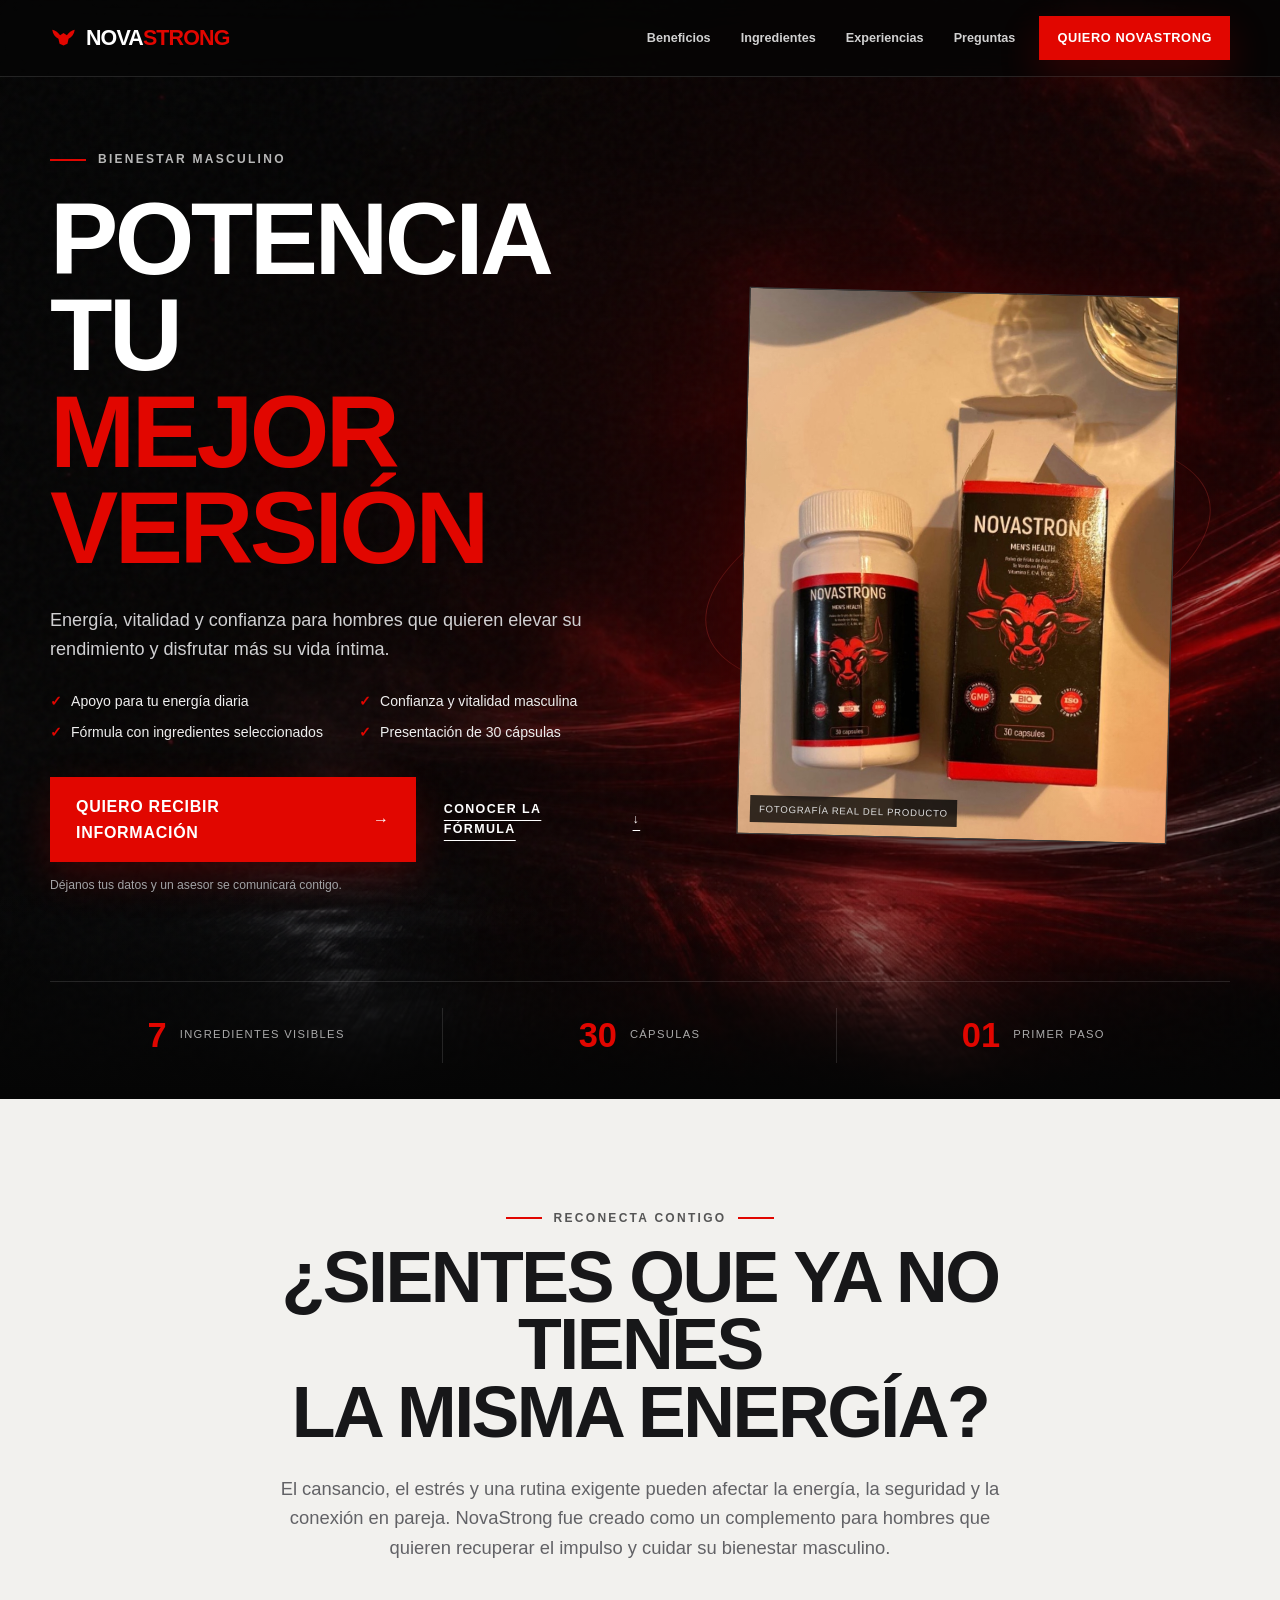
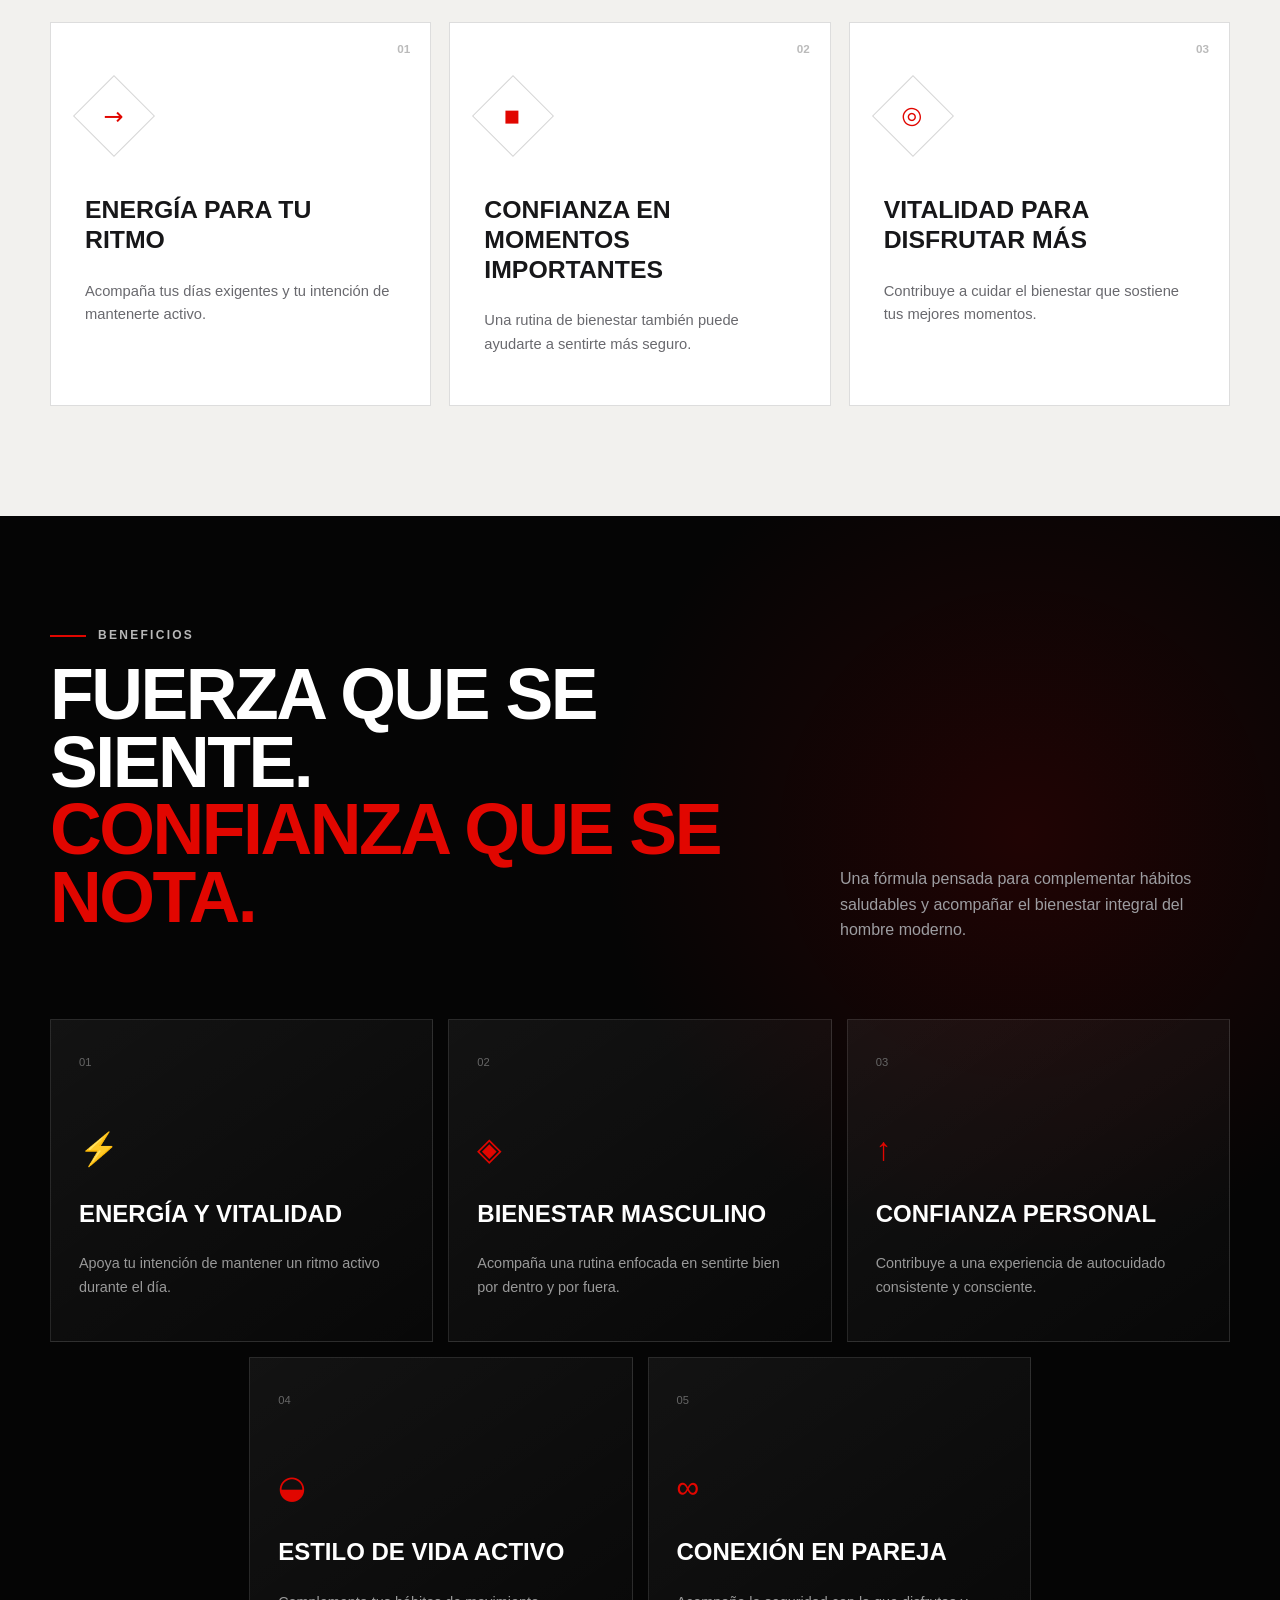
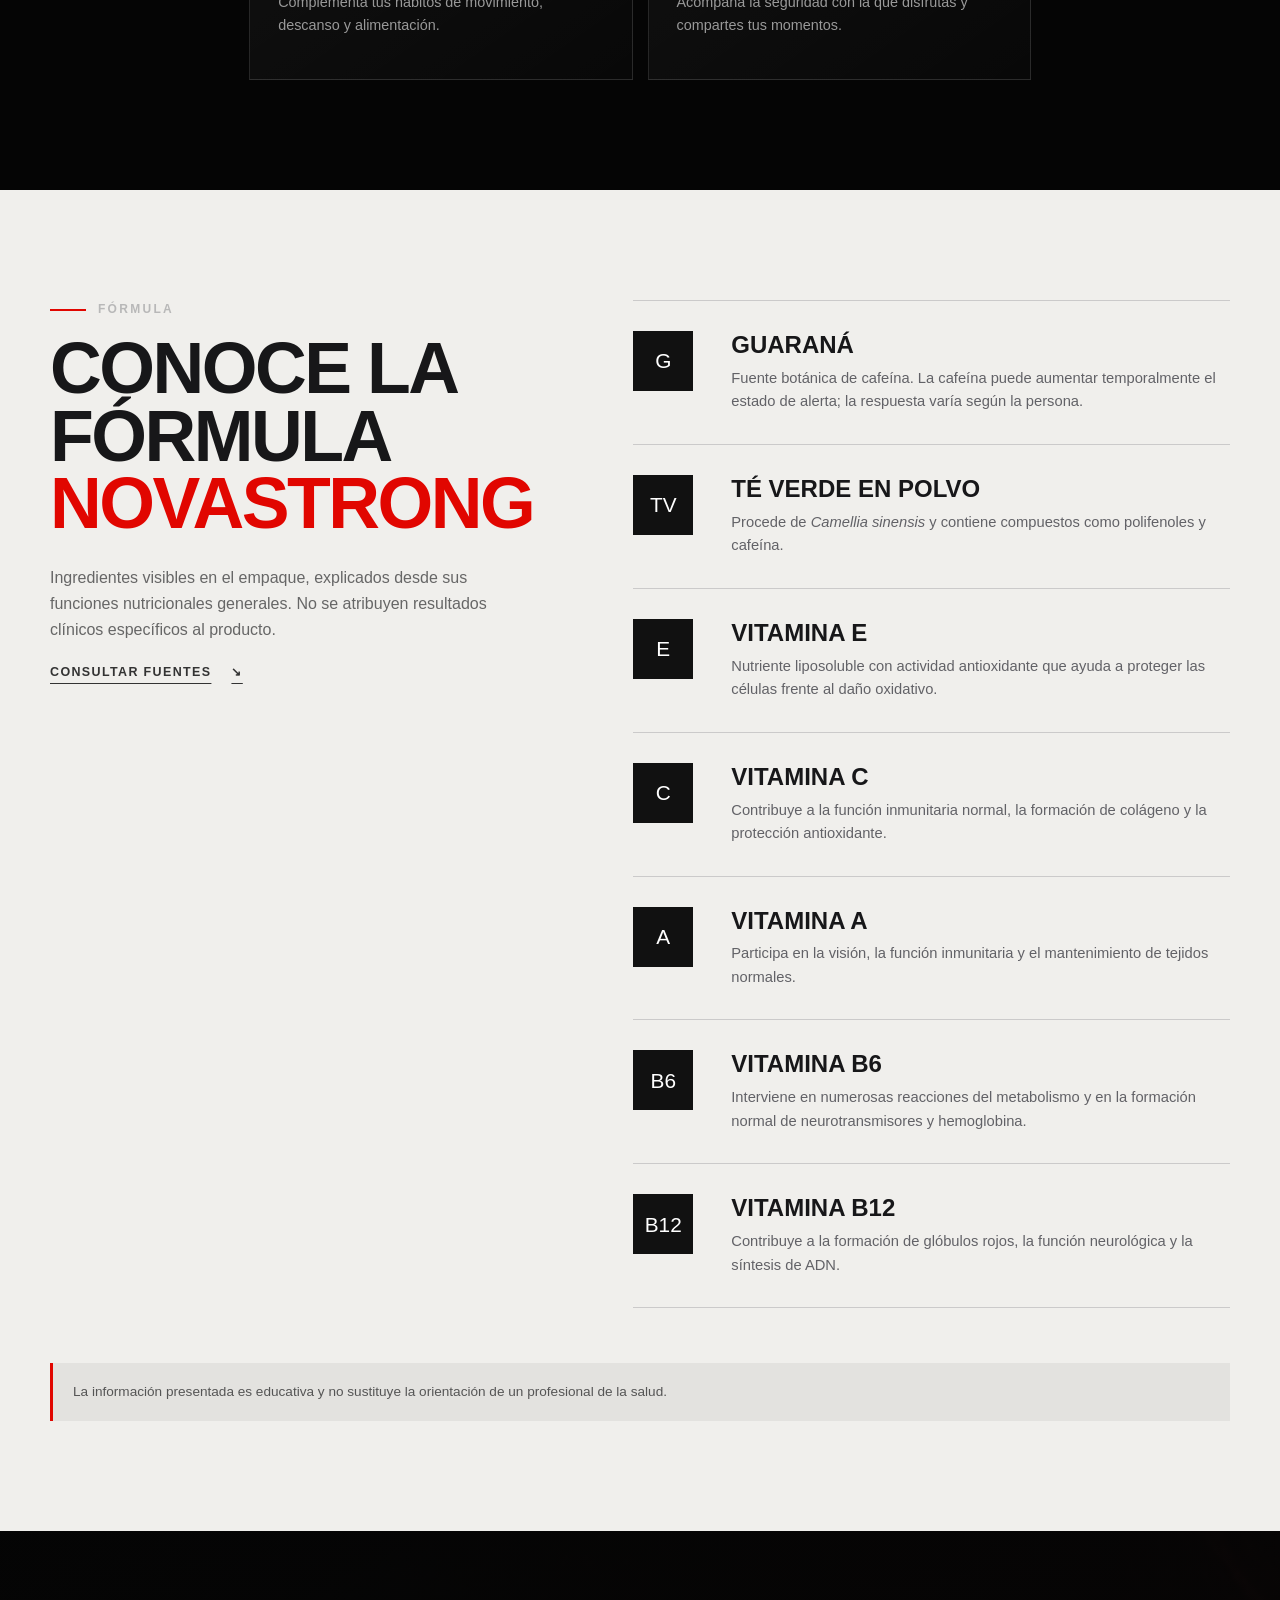
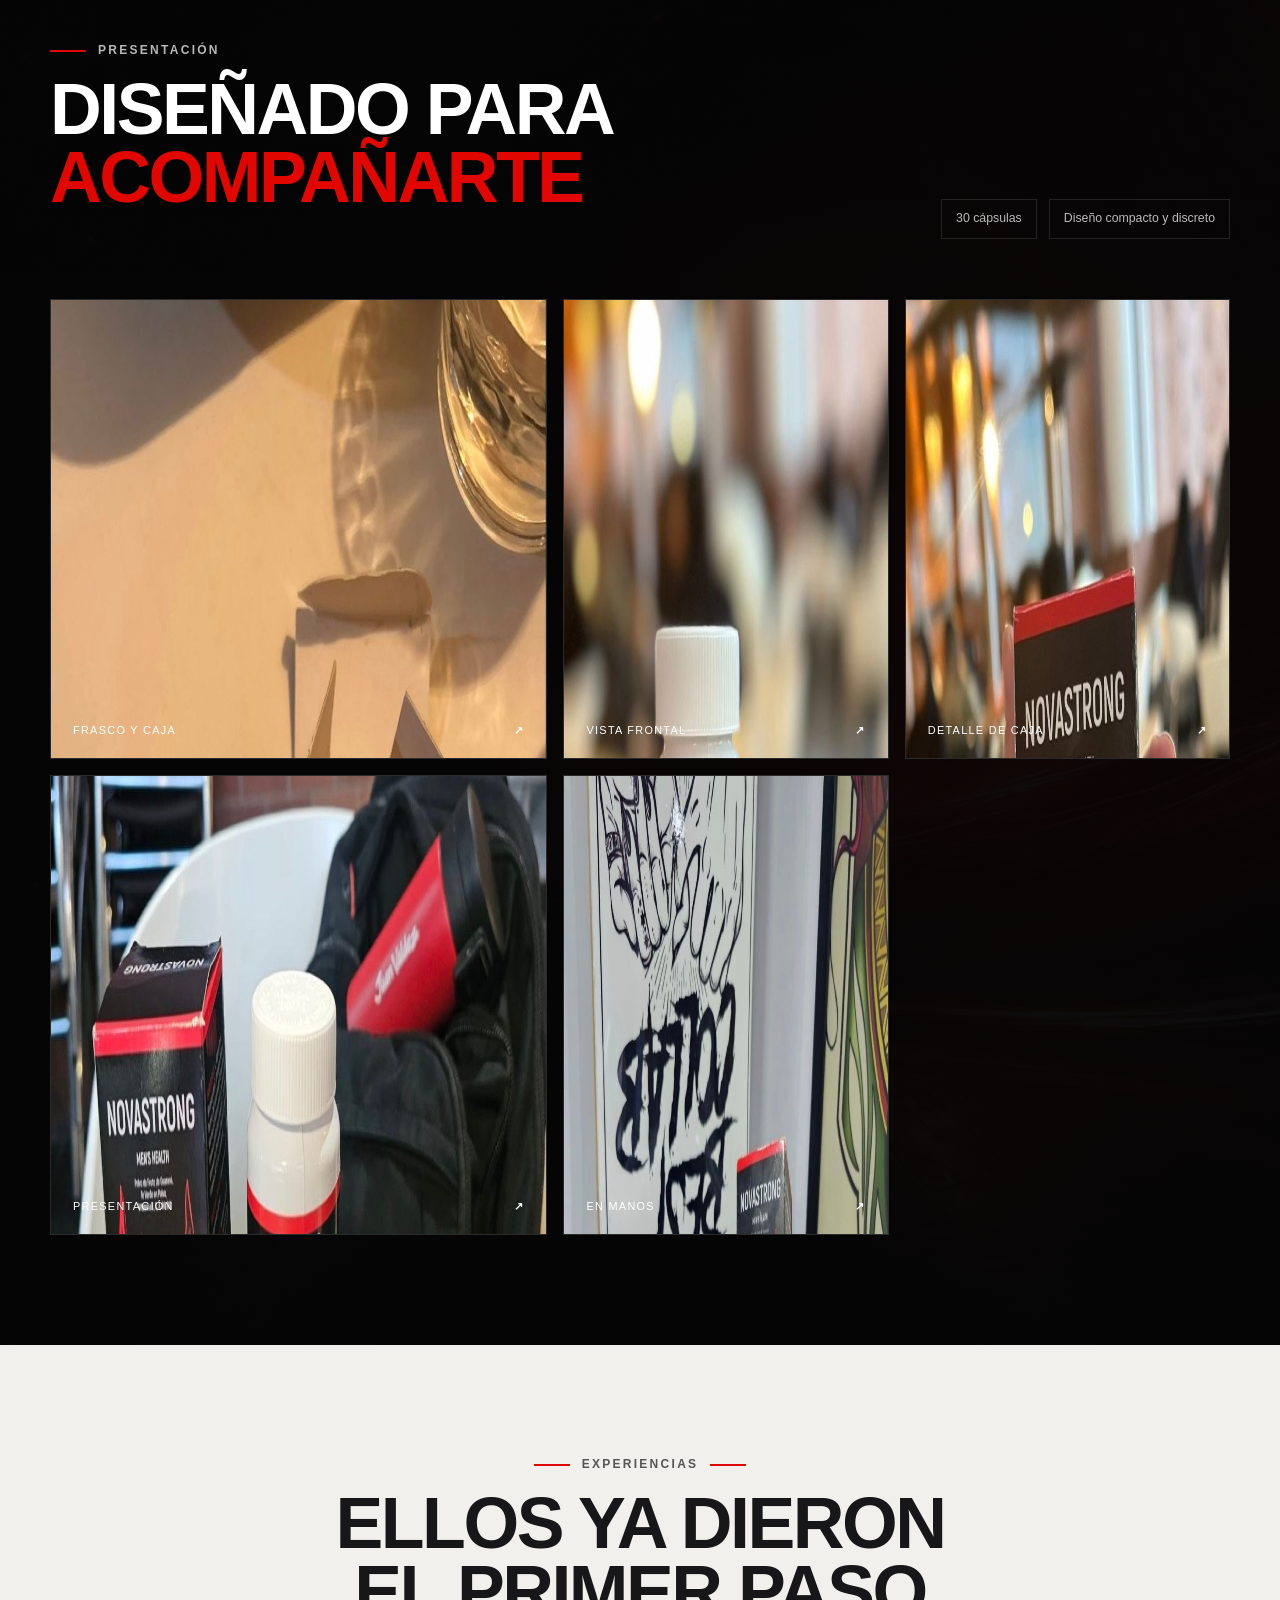
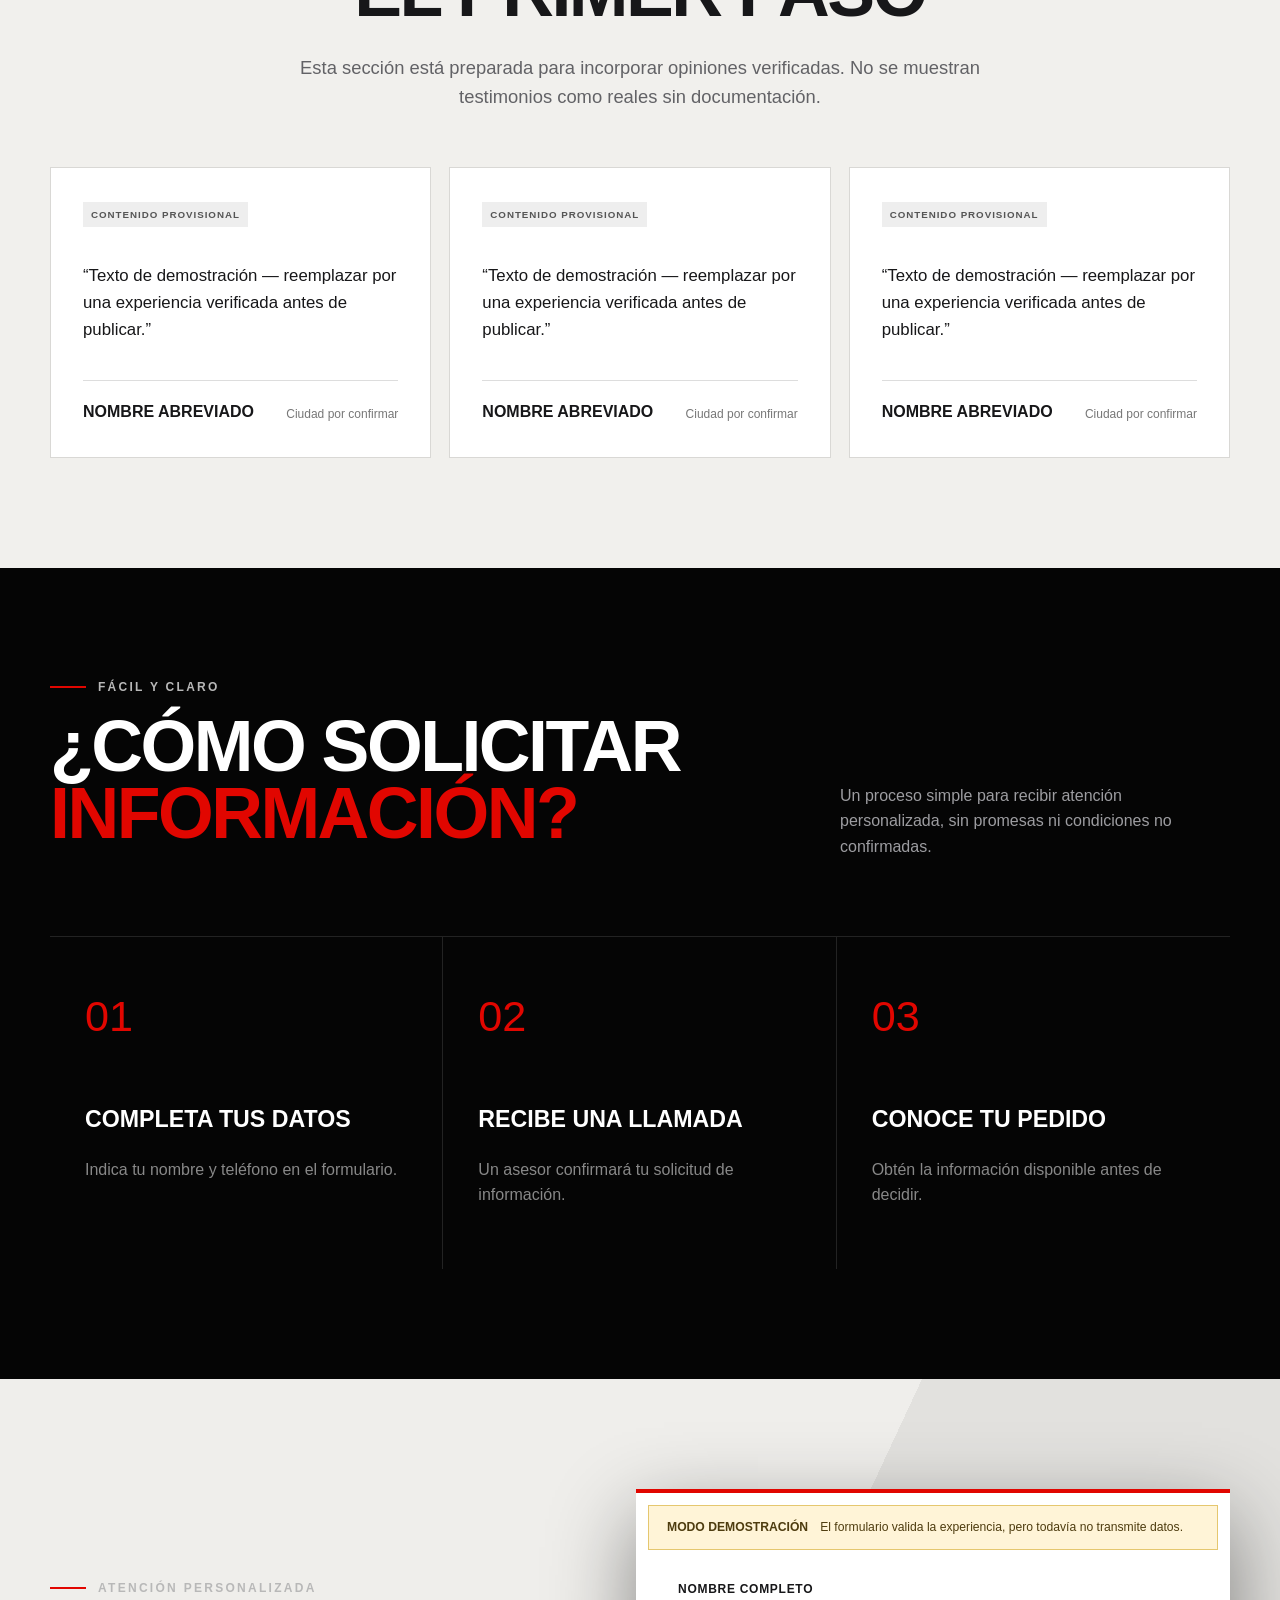
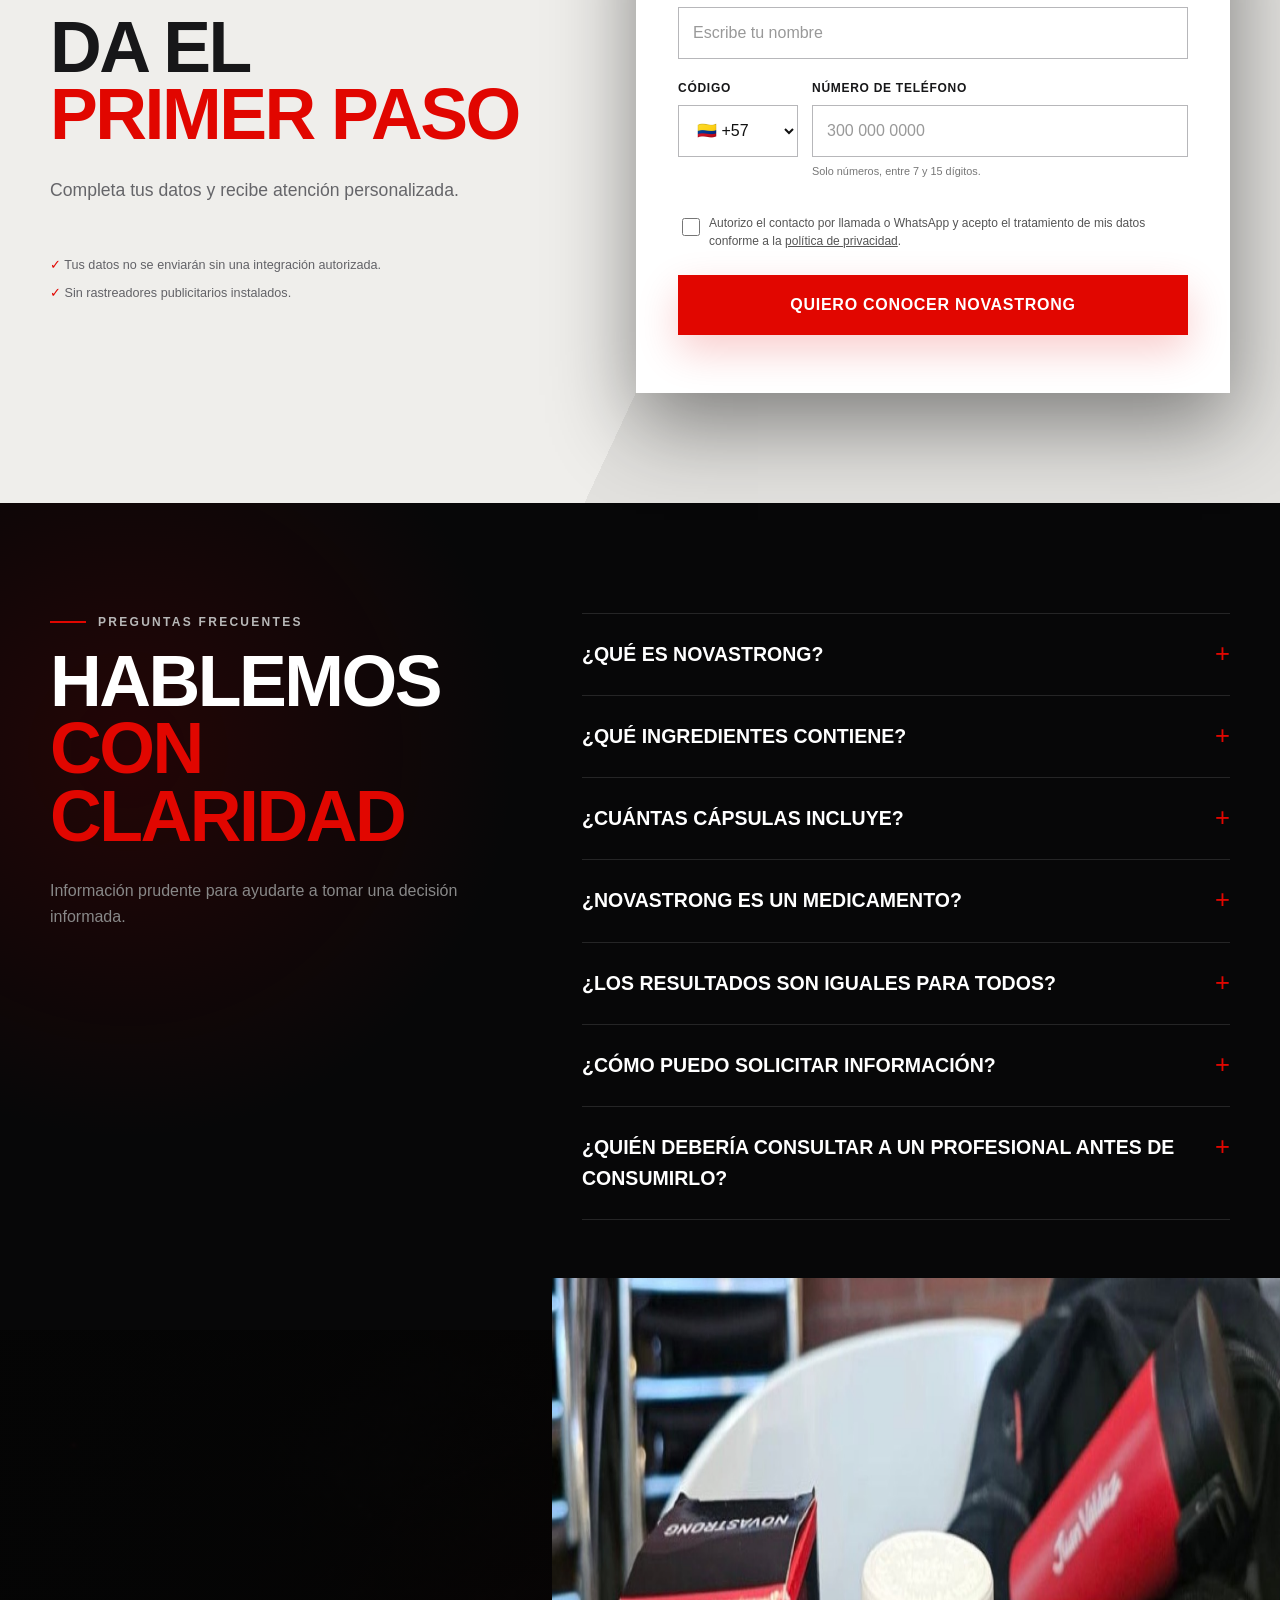
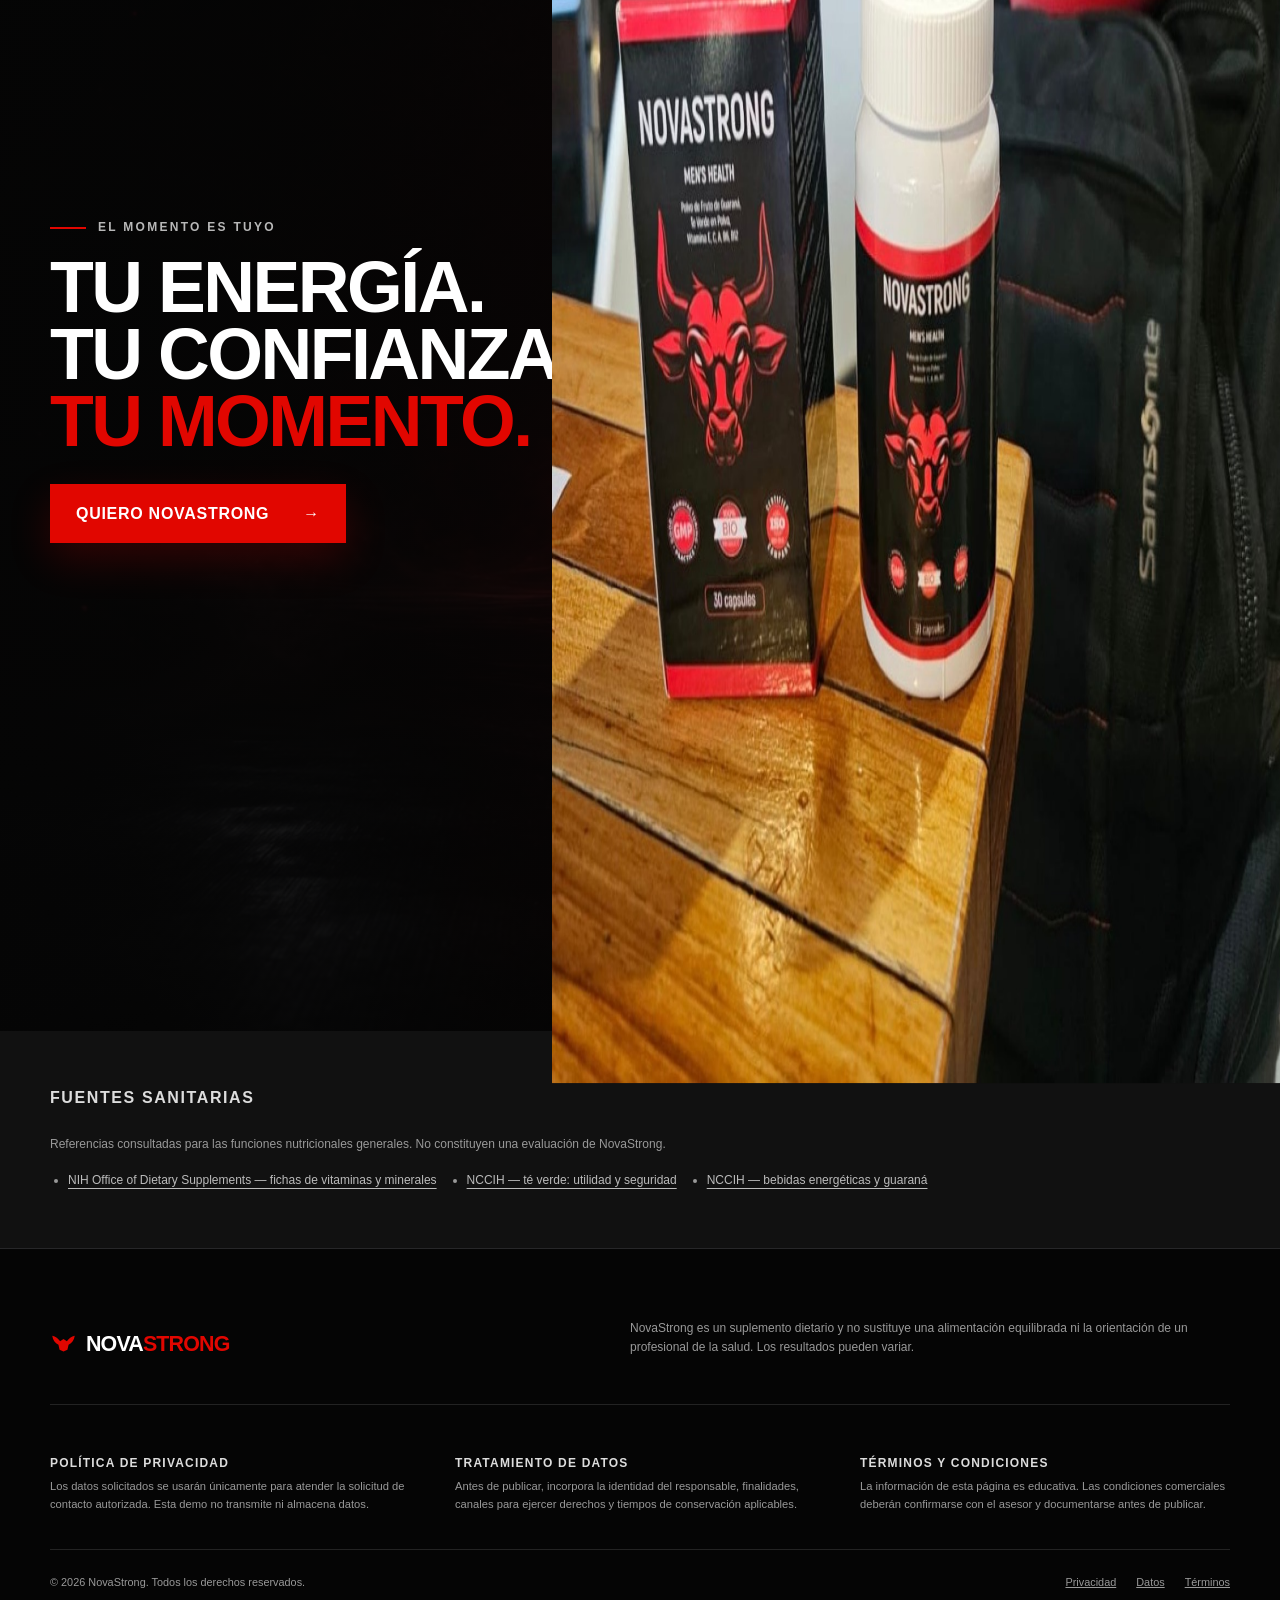
==== index.html @ c7c925c1 "Add files via upload" ====
<!doctype html>
<html lang="es-CO">
<head>
  <meta charset="UTF-8">
  <meta name="viewport" content="width=device-width, initial-scale=1.0">
  <title>NovaStrong | Energía, vitalidad y confianza masculina</title>
  <meta name="description" content="Conoce NovaStrong, suplemento dietario para hombres. Descubre su fórmula y solicita atención personalizada.">
  <meta name="theme-color" content="#050505">
  <meta property="og:type" content="website">
  <meta property="og:locale" content="es_CO">
  <meta property="og:title" content="NovaStrong | Potencia tu mejor versión">
  <meta property="og:description" content="Energía, vitalidad y confianza para hombres que quieren elevar su rendimiento.">
  <meta property="og:image" content="assets/product/novastrong-frasco-caja.jpg">
  <link rel="preload" href="assets/novastrong-energy-bg.jpg" as="image" fetchpriority="high">
  <link rel="stylesheet" href="styles.css">
  <link rel="stylesheet" href="product-photos.css">
  <script src="app.js" defer></script>
</head>
<body>
  <a class="skip-link" href="#contenido">Saltar al contenido</a>
  <header class="site-header" id="inicio">
    <div class="container nav-wrap">
      <a class="brand" href="#inicio" aria-label="NovaStrong, ir al inicio">
        <svg aria-hidden="true" viewBox="0 0 48 34"><path d="M4 3c6 1 11 5 14 10l6-4 6 4c3-5 8-9 14-10-1 8-5 13-11 16l-2 9-7 3-7-3-2-9C9 16 5 11 4 3Z"/></svg>
        <span>NOVA<strong>STRONG</strong></span>
      </a>
      <button class="menu-toggle" type="button" aria-expanded="false" aria-controls="menu-principal"><span></span><span></span><span></span><span class="sr-only">Abrir menú</span></button>
      <nav id="menu-principal" class="nav-links" aria-label="Navegación principal">
        <a href="#beneficios">Beneficios</a><a href="#formula">Ingredientes</a><a href="#experiencias">Experiencias</a><a href="#preguntas">Preguntas</a>
      </nav>
      <a class="button button-small js-form-cta" href="#solicitar" data-cta="cabecera">Quiero NovaStrong</a>
    </div>
  </header>

  <main id="contenido">
    <section class="hero section-dark" aria-labelledby="hero-title">
      <div class="hero-noise" aria-hidden="true"></div>
      <div class="container hero-grid">
        <div class="hero-copy reveal">
          <p class="eyebrow"><span></span> Bienestar masculino</p>
          <h1 id="hero-title">Potencia tu<br><em>mejor versión</em></h1>
          <p class="hero-lead">Energía, vitalidad y confianza para hombres que quieren elevar su rendimiento y disfrutar más su vida íntima.</p>
          <ul class="check-list" aria-label="Características principales">
            <li>Apoyo para tu energía diaria</li><li>Confianza y vitalidad masculina</li><li>Fórmula con ingredientes seleccionados</li><li>Presentación de 30 cápsulas</li>
          </ul>
          <div class="button-row">
            <a class="button js-form-cta" href="#solicitar" data-cta="hero_principal">Quiero recibir información <span aria-hidden="true">→</span></a>
            <a class="text-link" href="#formula">Conocer la fórmula <span aria-hidden="true">↓</span></a>
          </div>
          <p class="microcopy">Déjanos tus datos y un asesor se comunicará contigo.</p>
        </div>
        <div class="product-stage reveal">
          <div class="orbit orbit-one" aria-hidden="true"></div><div class="orbit orbit-two" aria-hidden="true"></div>
          <figure class="hero-product-frame">
            <img class="hero-product-photo" src="assets/product/novastrong-frasco-caja.jpg" width="1065" height="1400" alt="Frasco blanco y caja negra de NovaStrong con etiqueta del toro rojo" fetchpriority="high">
            <figcaption>Fotografía real del producto</figcaption>
          </figure>
        </div>
      </div>
      <div class="hero-stats container" aria-label="Resumen del producto"><div><strong>7</strong><span>ingredientes visibles</span></div><div><strong>30</strong><span>cápsulas</span></div><div><strong>01</strong><span>primer paso</span></div></div>
    </section>

    <section class="section problem" id="identificacion">
      <div class="container narrow center reveal"><p class="eyebrow eyebrow-center"><span></span> Reconecta contigo <span></span></p><h2>¿Sientes que ya no tienes<br>la misma energía?</h2><p class="section-intro">El cansancio, el estrés y una rutina exigente pueden afectar la energía, la seguridad y la conexión en pareja. NovaStrong fue creado como un complemento para hombres que quieren recuperar el impulso y cuidar su bienestar masculino.</p></div>
      <div class="container card-grid three identification-cards">
        <article class="card reveal"><span class="card-number">01</span><div class="line-icon" aria-hidden="true">↗</div><h3>Energía para tu ritmo</h3><p>Acompaña tus días exigentes y tu intención de mantenerte activo.</p></article>
        <article class="card reveal"><span class="card-number">02</span><div class="line-icon" aria-hidden="true">◆</div><h3>Confianza en momentos importantes</h3><p>Una rutina de bienestar también puede ayudarte a sentirte más seguro.</p></article>
        <article class="card reveal"><span class="card-number">03</span><div class="line-icon" aria-hidden="true">◎</div><h3>Vitalidad para disfrutar más</h3><p>Contribuye a cuidar el bienestar que sostiene tus mejores momentos.</p></article>
      </div>
    </section>

    <section class="section section-dark benefits" id="beneficios">
      <div class="container split-heading reveal"><div><p class="eyebrow"><span></span> Beneficios</p><h2>Fuerza que se siente.<br><em>Confianza que se nota.</em></h2></div><p>Una fórmula pensada para complementar hábitos saludables y acompañar el bienestar integral del hombre moderno.</p></div>
      <div class="container benefits-grid">
        <article class="benefit-card reveal"><span>01</span><div class="benefit-icon">⚡</div><h3>Energía y vitalidad</h3><p>Apoya tu intención de mantener un ritmo activo durante el día.</p></article>
        <article class="benefit-card reveal"><span>02</span><div class="benefit-icon">◈</div><h3>Bienestar masculino</h3><p>Acompaña una rutina enfocada en sentirte bien por dentro y por fuera.</p></article>
        <article class="benefit-card reveal"><span>03</span><div class="benefit-icon">↑</div><h3>Confianza personal</h3><p>Contribuye a una experiencia de autocuidado consistente y consciente.</p></article>
        <article class="benefit-card reveal"><span>04</span><div class="benefit-icon">◒</div><h3>Estilo de vida activo</h3><p>Complementa tus hábitos de movimiento, descanso y alimentación.</p></article>
        <article class="benefit-card reveal"><span>05</span><div class="benefit-icon">∞</div><h3>Conexión en pareja</h3><p>Acompaña la seguridad con la que disfrutas y compartes tus momentos.</p></article>
      </div>
    </section>

    <section class="section formula" id="formula">
      <div class="container formula-layout">
        <div class="formula-sticky reveal"><p class="eyebrow"><span></span> Fórmula</p><h2>Conoce la fórmula<br><em>NovaStrong</em></h2><p>Ingredientes visibles en el empaque, explicados desde sus funciones nutricionales generales. No se atribuyen resultados clínicos específicos al producto.</p><a class="text-link dark-link" href="#fuentes">Consultar fuentes <span aria-hidden="true">↘</span></a></div>
        <div class="ingredient-list">
          <article class="ingredient reveal"><span class="ingredient-letter">G</span><div><h3>Guaraná</h3><p>Fuente botánica de cafeína. La cafeína puede aumentar temporalmente el estado de alerta; la respuesta varía según la persona.</p></div></article>
          <article class="ingredient reveal"><span class="ingredient-letter">TV</span><div><h3>Té verde en polvo</h3><p>Procede de <i>Camellia sinensis</i> y contiene compuestos como polifenoles y cafeína.</p></div></article>
          <article class="ingredient reveal"><span class="ingredient-letter">E</span><div><h3>Vitamina E</h3><p>Nutriente liposoluble con actividad antioxidante que ayuda a proteger las células frente al daño oxidativo.</p></div></article>
          <article class="ingredient reveal"><span class="ingredient-letter">C</span><div><h3>Vitamina C</h3><p>Contribuye a la función inmunitaria normal, la formación de colágeno y la protección antioxidante.</p></div></article>
          <article class="ingredient reveal"><span class="ingredient-letter">A</span><div><h3>Vitamina A</h3><p>Participa en la visión, la función inmunitaria y el mantenimiento de tejidos normales.</p></div></article>
          <article class="ingredient reveal"><span class="ingredient-letter">B6</span><div><h3>Vitamina B6</h3><p>Interviene en numerosas reacciones del metabolismo y en la formación normal de neurotransmisores y hemoglobina.</p></div></article>
          <article class="ingredient reveal"><span class="ingredient-letter">B12</span><div><h3>Vitamina B12</h3><p>Contribuye a la formación de glóbulos rojos, la función neurológica y la síntesis de ADN.</p></div></article>
        </div>
      </div>
      <div class="container"><p class="health-note">La información presentada es educativa y no sustituye la orientación de un profesional de la salud.</p></div>
    </section>

    <section class="section product-gallery section-dark" id="producto">
      <div class="container split-heading reveal"><div><p class="eyebrow"><span></span> Presentación</p><h2>Diseñado para<br><em>acompañarte</em></h2></div><div class="product-facts"><span>30 cápsulas</span><span>Diseño compacto y discreto</span></div></div>
      <div class="container gallery-track" aria-label="Galería de fotografías reales del producto">
        <button class="gallery-item wide reveal" type="button" data-view="Frasco y caja NovaStrong" data-image="assets/product/novastrong-frasco-caja.jpg" data-alt="Frasco blanco y caja negra de NovaStrong fotografiados sobre una mesa" aria-label="Ampliar fotografía del frasco y la caja"><img src="assets/product/novastrong-frasco-caja.jpg" width="1065" height="1400" alt="Frasco blanco y caja negra de NovaStrong fotografiados sobre una mesa" loading="lazy"><span class="zoom-label">Frasco y caja <b aria-hidden="true">↗</b></span></button>
        <button class="gallery-item reveal" type="button" data-view="Vista frontal del frasco" data-image="assets/product/novastrong-frasco-mano.jpg" data-alt="Frasco NovaStrong sostenido en una mano con la etiqueta visible" aria-label="Ampliar vista frontal del frasco"><img src="assets/product/novastrong-frasco-mano.jpg" width="1062" height="1400" alt="Frasco NovaStrong sostenido en una mano con la etiqueta visible" loading="lazy"><span class="zoom-label">Vista frontal <b aria-hidden="true">↗</b></span></button>
        <button class="gallery-item reveal" type="button" data-view="Detalle de la caja" data-image="assets/product/novastrong-caja-detalle.jpg" data-alt="Caja NovaStrong sostenida en una mano mostrando el frente del empaque" aria-label="Ampliar detalle de la caja"><img src="assets/product/novastrong-caja-detalle.jpg" width="1068" height="1400" alt="Caja NovaStrong sostenida en una mano mostrando el frente del empaque" loading="lazy"><span class="zoom-label">Detalle de caja <b aria-hidden="true">↗</b></span></button>
        <button class="gallery-item reveal" type="button" data-view="Presentación completa" data-image="assets/product/novastrong-presentacion.jpg" data-alt="Caja y frasco NovaStrong juntos sobre una mesa de madera" aria-label="Ampliar presentación completa"><img src="assets/product/novastrong-presentacion.jpg" width="1400" height="1081" alt="Caja y frasco NovaStrong juntos sobre una mesa de madera" loading="lazy"><span class="zoom-label">Presentación <b aria-hidden="true">↗</b></span></button>
        <button class="gallery-item reveal" type="button" data-view="Producto en manos" data-image="assets/product/novastrong-en-manos.jpg" data-alt="Dos manos sosteniendo el frasco y la caja NovaStrong" aria-label="Ampliar fotografía del producto en manos"><img src="assets/product/novastrong-en-manos.jpg" width="1068" height="1400" alt="Dos manos sosteniendo el frasco y la caja NovaStrong" loading="lazy"><span class="zoom-label">En manos <b aria-hidden="true">↗</b></span></button>
      </div>
    </section>

    <section class="section experiences" id="experiencias">
      <div class="container center reveal"><p class="eyebrow eyebrow-center"><span></span> Experiencias <span></span></p><h2>Ellos ya dieron<br>el primer paso</h2><p class="section-intro">Esta sección está preparada para incorporar opiniones verificadas. No se muestran testimonios como reales sin documentación.</p></div>
      <div class="container testimonial-grid" id="testimonial-list" aria-live="polite"></div>
    </section>

    <section class="section how section-dark" id="como-solicitar">
      <div class="container"><div class="split-heading reveal"><div><p class="eyebrow"><span></span> Fácil y claro</p><h2>¿Cómo solicitar<br><em>información?</em></h2></div><p>Un proceso simple para recibir atención personalizada, sin promesas ni condiciones no confirmadas.</p></div>
        <ol class="steps"><li class="reveal"><span>01</span><div><h3>Completa tus datos</h3><p>Indica tu nombre y teléfono en el formulario.</p></div></li><li class="reveal"><span>02</span><div><h3>Recibe una llamada</h3><p>Un asesor confirmará tu solicitud de información.</p></div></li><li class="reveal"><span>03</span><div><h3>Conoce tu pedido</h3><p>Obtén la información disponible antes de decidir.</p></div></li></ol>
      </div>
    </section>

    <section class="section lead-section" id="solicitar">
      <div class="container lead-layout">
        <div class="lead-copy reveal"><p class="eyebrow"><span></span> Atención personalizada</p><h2>Da el<br><em>primer paso</em></h2><p>Completa tus datos y recibe atención personalizada.</p><div class="privacy-points"><span>✓ Tus datos no se enviarán sin una integración autorizada.</span><span>✓ Sin rastreadores publicitarios instalados.</span></div></div>
        <div class="form-shell reveal">
          <div class="demo-banner" role="note"><strong>Modo demostración</strong><span>El formulario valida la experiencia, pero todavía no transmite datos.</span></div>
          <form id="lead-form" novalidate>
            <div class="field"><label for="name">Nombre completo</label><input id="name" name="name" type="text" autocomplete="name" required minlength="3" maxlength="80" placeholder="Escribe tu nombre"><p class="field-error" id="name-error"></p></div>
            <div class="phone-row"><div class="field country-field"><label for="country">Código</label><select id="country" name="country" autocomplete="tel-country-code" required><option value="+57">🇨🇴 +57</option><option value="+52">🇲🇽 +52</option><option value="+51">🇵🇪 +51</option><option value="+593">🇪🇨 +593</option><option value="+1">+1</option><option value="+34">🇪🇸 +34</option></select></div><div class="field"><label for="phone">Número de teléfono</label><input id="phone" name="phone" type="tel" inputmode="tel" autocomplete="tel-national" required maxlength="18" placeholder="300 000 0000" aria-describedby="phone-hint phone-error"><small id="phone-hint">Solo números, entre 7 y 15 dígitos.</small><p class="field-error" id="phone-error"></p></div></div>
            <div class="honeypot" aria-hidden="true"><label for="website">Sitio web</label><input id="website" name="website" type="text" tabindex="-1" autocomplete="off"></div>
            <div class="checkbox-field"><input id="consent" name="consent" type="checkbox" required><label for="consent">Autorizo el contacto por llamada o WhatsApp y acepto el tratamiento de mis datos conforme a la <a href="#privacidad">política de privacidad</a>.</label></div><p class="field-error" id="consent-error"></p>
            <button class="button submit-button" type="submit"><span>Quiero conocer NovaStrong</span><span class="spinner" aria-hidden="true"></span></button>
            <p class="form-status" id="form-status" role="status" aria-live="polite"></p>
          </form>
        </div>
      </div>
    </section>

    <section class="section faq section-dark" id="preguntas">
      <div class="container faq-layout"><div class="faq-heading reveal"><p class="eyebrow"><span></span> Preguntas frecuentes</p><h2>Hablemos<br><em>con claridad</em></h2><p>Información prudente para ayudarte a tomar una decisión informada.</p></div>
        <div class="accordion">
          <details class="reveal"><summary>¿Qué es NovaStrong?<span>+</span></summary><p>Es un suplemento dietario dirigido a hombres adultos, planteado como complemento de una rutina de bienestar. No sustituye una alimentación equilibrada ni la atención profesional.</p></details>
          <details class="reveal"><summary>¿Qué ingredientes contiene?<span>+</span></summary><p>Según los ingredientes visibles en el empaque: guaraná, té verde en polvo y vitaminas E, C, A, B6 y B12. La ausencia de una etiqueta legible impide confirmar dosis o concentraciones.</p></details>
          <details class="reveal"><summary>¿Cuántas cápsulas incluye?<span>+</span></summary><p>La presentación indicada incluye 30 cápsulas.</p></details>
          <details class="reveal"><summary>¿NovaStrong es un medicamento?<span>+</span></summary><p>No. Se presenta como suplemento dietario y no está destinado a diagnosticar, tratar, curar o prevenir enfermedades.</p></details>
          <details class="reveal"><summary>¿Los resultados son iguales para todos?<span>+</span></summary><p>No. La experiencia puede variar según la persona, sus hábitos y condiciones individuales. No se garantizan resultados específicos.</p></details>
          <details class="reveal"><summary>¿Cómo puedo solicitar información?<span>+</span></summary><p>Completa el formulario con tus datos y consentimiento. En esta versión de demostración no se transmiten datos hasta conectar un endpoint autorizado.</p></details>
          <details class="reveal"><summary>¿Quién debería consultar a un profesional antes de consumirlo?<span>+</span></summary><p>Personas con enfermedades, tratamientos, alergias, embarazo o dudas sobre los ingredientes deben consultar a un profesional de la salud antes de usar suplementos. El guaraná y el té verde pueden aportar cafeína.</p></details>
        </div>
      </div>
    </section>

    <section class="closing section-dark">
      <div class="container closing-inner reveal"><div><p class="eyebrow"><span></span> El momento es tuyo</p><h2>Tu energía.<br>Tu confianza.<br><em>Tu momento.</em></h2><a class="button js-form-cta" href="#solicitar" data-cta="cierre">Quiero NovaStrong <span aria-hidden="true">→</span></a></div><div class="closing-product"><img src="assets/product/novastrong-presentacion.jpg" width="1400" height="1081" alt="Frasco y caja NovaStrong sobre una mesa" loading="lazy"></div></div>
    </section>

    <section class="sources" id="fuentes" aria-labelledby="sources-title"><div class="container"><h2 id="sources-title">Fuentes sanitarias</h2><p>Referencias consultadas para las funciones nutricionales generales. No constituyen una evaluación de NovaStrong.</p><ul><li><a href="https://ods.od.nih.gov/factsheets/list-VitaminsMinerals/" target="_blank" rel="noopener noreferrer">NIH Office of Dietary Supplements — fichas de vitaminas y minerales</a></li><li><a href="https://www.nccih.nih.gov/health/green-tea" target="_blank" rel="noopener noreferrer">NCCIH — té verde: utilidad y seguridad</a></li><li><a href="https://www.nccih.nih.gov/health/energy-drinks" target="_blank" rel="noopener noreferrer">NCCIH — bebidas energéticas y guaraná</a></li></ul></div></section>
  </main>

  <footer class="footer">
    <div class="container footer-top"><a class="brand footer-brand" href="#inicio"><svg aria-hidden="true" viewBox="0 0 48 34"><path d="M4 3c6 1 11 5 14 10l6-4 6 4c3-5 8-9 14-10-1 8-5 13-11 16l-2 9-7 3-7-3-2-9C9 16 5 11 4 3Z"/></svg><span>NOVA<strong>STRONG</strong></span></a><p>NovaStrong es un suplemento dietario y no sustituye una alimentación equilibrada ni la orientación de un profesional de la salud. Los resultados pueden variar.</p></div>
    <div class="container legal-grid"><section id="privacidad"><h2>Política de privacidad</h2><p>Los datos solicitados se usarán únicamente para atender la solicitud de contacto autorizada. Esta demo no transmite ni almacena datos.</p></section><section id="datos"><h2>Tratamiento de datos</h2><p>Antes de publicar, incorpora la identidad del responsable, finalidades, canales para ejercer derechos y tiempos de conservación aplicables.</p></section><section id="terminos"><h2>Términos y condiciones</h2><p>La información de esta página es educativa. Las condiciones comerciales deberán confirmarse con el asesor y documentarse antes de publicar.</p></section></div>
    <div class="container footer-bottom"><span>© <span id="year"></span> NovaStrong. Todos los derechos reservados.</span><nav aria-label="Enlaces legales"><a href="#privacidad">Privacidad</a><a href="#datos">Datos</a><a href="#terminos">Términos</a></nav></div>
  </footer>

  <div class="mobile-cta"><a class="button js-form-cta" href="#solicitar" data-cta="movil_fijo">Quiero NovaStrong <span aria-hidden="true">→</span></a></div>
  <dialog id="product-dialog" aria-labelledby="dialog-title"><button class="dialog-close" type="button" aria-label="Cerrar">×</button><div class="dialog-art"><img id="dialog-image" src="assets/product/novastrong-frasco-caja.jpg" width="1065" height="1400" alt="Frasco y caja NovaStrong"></div><h2 id="dialog-title">Vista del producto</h2><p>Fotografía real del frasco y el empaque NovaStrong.</p></dialog>
</body>
</html>
---- styles.css ----
:root{--black:#050505;--charcoal:#0b0b0c;--red:#e10600;--dark-red:#780000;--white:#fff;--silver:#b8b8b8;--muted:#858589;--cream:#f1f0ed;--border:rgba(255,255,255,.12);--display:"Arial Narrow","Roboto Condensed",Impact,sans-serif;--body:Inter,Arial,sans-serif;--shadow:0 30px 80px rgba(0,0,0,.45)}
*{box-sizing:border-box}html{scroll-behavior:smooth;scroll-padding-top:90px}body{margin:0;background:var(--cream);color:#171719;font-family:var(--body);line-height:1.6;overflow-x:hidden}img,svg{display:block;max-width:100%}a{color:inherit}button,input,select{font:inherit}.container{width:min(1180px,calc(100% - 40px));margin-inline:auto}.narrow{max-width:880px}.center{text-align:center}.sr-only{position:absolute;width:1px;height:1px;padding:0;margin:-1px;overflow:hidden;clip:rect(0,0,0,0);white-space:nowrap;border:0}.skip-link{position:fixed;z-index:999;left:16px;top:-100px;background:#fff;color:#000;padding:12px 18px}.skip-link:focus{top:16px}.section{padding:110px 0}.section-dark{background:var(--black);color:var(--white)}h1,h2,h3,p{margin-top:0}h1,h2{font-family:var(--display);font-weight:900;text-transform:uppercase;letter-spacing:-.035em;line-height:.94}h1{font-size:clamp(3.7rem,8vw,7.4rem);margin:22px 0 30px}h2{font-size:clamp(2.7rem,5.6vw,5.25rem);margin:16px 0 28px}h1 em,h2 em{color:var(--red);font-style:normal}h3{line-height:1.2}.eyebrow{display:flex;align-items:center;gap:12px;color:var(--silver);font-size:.75rem;font-weight:800;letter-spacing:.19em;text-transform:uppercase}.eyebrow span{display:block;width:36px;height:2px;background:var(--red)}.eyebrow-center{justify-content:center;color:#555}.eyebrow-center span:last-child{transform:scaleX(-1)}.section-intro{font-size:1.15rem;color:#626266;max-width:760px;margin:0 auto}.button{display:inline-flex;justify-content:center;align-items:center;gap:34px;min-height:58px;padding:16px 25px;background:var(--red);color:#fff;text-decoration:none;text-transform:uppercase;font-family:var(--display);font-weight:900;letter-spacing:.045em;border:1px solid var(--red);cursor:pointer;box-shadow:0 16px 42px rgba(225,6,0,.2);transition:transform .2s,background .2s,box-shadow .2s}.button:hover{background:#ff0a03;transform:translateY(-2px);box-shadow:0 18px 50px rgba(225,6,0,.34)}.button:focus-visible,.text-link:focus-visible,a:focus-visible,button:focus-visible,input:focus-visible,select:focus-visible,summary:focus-visible{outline:3px solid #fff;outline-offset:4px}.button-small{min-height:44px;padding:9px 17px;font-size:.8rem;gap:10px}.text-link{display:inline-flex;gap:20px;align-items:center;color:#fff;text-underline-offset:7px;text-transform:uppercase;font-size:.78rem;font-weight:800;letter-spacing:.11em}.dark-link{color:#333}.site-header{position:fixed;z-index:100;top:0;left:0;width:100%;background:rgba(5,5,5,.82);backdrop-filter:blur(16px);border-bottom:1px solid var(--border);color:#fff}.nav-wrap{height:76px;display:flex;align-items:center;justify-content:space-between;gap:24px}.brand{display:flex;align-items:center;gap:9px;text-decoration:none;font-family:var(--display);font-size:1.34rem;font-weight:900;letter-spacing:-.04em}.brand strong,.brand svg{color:var(--red);fill:var(--red)}.brand svg{width:27px}.nav-links{display:flex;align-items:center;gap:30px;margin-left:auto}.nav-links a{color:#d1d1d1;text-decoration:none;font-size:.79rem;font-weight:700}.nav-links a:hover{color:#fff}.menu-toggle{display:none;background:none;border:0;color:#fff;padding:8px}.menu-toggle>span:not(.sr-only){display:block;width:24px;height:2px;background:currentColor;margin:5px}
.hero{position:relative;min-height:920px;padding:150px 0 0;background-image:linear-gradient(90deg,rgba(5,5,5,.72) 0%,rgba(5,5,5,.31) 50%,rgba(5,5,5,.25) 100%),url("assets/novastrong-energy-bg.jpg");background-size:cover;background-position:center}.hero:after{content:"";position:absolute;inset:auto 0 0;height:220px;background:linear-gradient(transparent,#050505)}.hero-noise{position:absolute;inset:0;opacity:.12;background-image:url("data:image/svg+xml,%3Csvg viewBox='0 0 160 160' xmlns='http://www.w3.org/2000/svg'%3E%3Cfilter id='n'%3E%3CfeTurbulence type='fractalNoise' baseFrequency='.9' numOctaves='2' stitchTiles='stitch'/%3E%3C/filter%3E%3Crect width='100%25' height='100%25' filter='url(%23n)' opacity='.3'/%3E%3C/svg%3E")}.hero-grid{position:relative;z-index:2;display:grid;grid-template-columns:1.04fr .96fr;align-items:center;gap:45px}.hero-copy{padding-bottom:85px}.hero-lead{max-width:660px;color:#d0d0d2;font-size:1.13rem}.check-list{display:grid;grid-template-columns:1fr 1fr;gap:8px 28px;list-style:none;margin:26px 0 34px;padding:0;color:#eee;font-size:.88rem}.check-list li:before{content:"✓";color:var(--red);font-weight:900;margin-right:9px}.button-row{display:flex;align-items:center;gap:28px}.microcopy{font-size:.76rem;color:#a2a2a5;margin:14px 0 0}.product-stage{position:relative;height:610px;display:grid;place-items:center;isolation:isolate}.product-stage:before{content:"";position:absolute;z-index:-3;width:470px;height:470px;border-radius:50%;background:radial-gradient(circle,rgba(225,6,0,.52),rgba(120,0,0,.18) 42%,transparent 70%);filter:blur(18px)}.orbit{position:absolute;z-index:-2;border:1px solid rgba(255,80,70,.27);border-radius:50%;transform:rotate(-15deg)}.orbit-one{width:520px;height:220px}.orbit-two{width:430px;height:420px}.hero-product-frame{position:relative;width:min(430px,88%);margin:0;overflow:hidden;border:1px solid rgba(255,255,255,.2);background:#111;box-shadow:0 35px 80px rgba(0,0,0,.62),0 0 55px rgba(225,6,0,.18);transform:rotate(1.4deg)}.hero-product-frame:after{content:"";position:absolute;inset:0;background:linear-gradient(125deg,rgba(255,255,255,.14),transparent 20% 75%,rgba(225,6,0,.12));pointer-events:none}.hero-product-photo{width:100%;height:545px;object-fit:cover;object-position:center 52%}.hero-product-frame figcaption{position:absolute;z-index:2;left:12px;bottom:11px;padding:6px 9px;background:rgba(5,5,5,.78);color:#ddd;font-size:.6rem;letter-spacing:.08em;text-transform:uppercase}.hero-stats{position:relative;z-index:3;display:grid;grid-template-columns:repeat(3,1fr);border-top:1px solid var(--border);padding:26px 0 36px}.hero-stats div{display:flex;align-items:center;justify-content:center;gap:13px;border-right:1px solid var(--border)}.hero-stats div:last-child{border:0}.hero-stats strong{font-family:var(--display);font-size:2.15rem;color:var(--red)}.hero-stats span{font-size:.7rem;color:#aaa;text-transform:uppercase;letter-spacing:.12em}
.problem{background:#f2f1ee}.card-grid{display:grid;gap:18px}.three{grid-template-columns:repeat(3,1fr)}.identification-cards{margin-top:60px}.card{position:relative;min-height:300px;padding:34px;background:#fff;border:1px solid #ddd;overflow:hidden}.card:hover{border-color:#aaa}.card-number{position:absolute;right:20px;top:17px;color:#bbb;font-size:.73rem;font-weight:800}.line-icon{width:58px;height:58px;display:grid;place-items:center;margin:30px 0 50px;border:1px solid #d7d7d7;color:var(--red);font-size:1.5rem;transform:rotate(45deg)}.line-icon+ h3{font-family:var(--display);font-size:1.55rem;text-transform:uppercase}.card p{color:#69696e;font-size:.92rem}.split-heading{display:flex;align-items:flex-end;justify-content:space-between;gap:40px;margin-bottom:60px}.split-heading>p{max-width:390px;color:#9d9da1}.benefits{background:radial-gradient(circle at 80% 25%,rgba(120,0,0,.24),transparent 30%),#050505}.benefits-grid{display:grid;grid-template-columns:repeat(6,1fr);gap:15px}.benefit-card{grid-column:span 2;min-height:310px;padding:28px;border:1px solid var(--border);background:linear-gradient(145deg,rgba(255,255,255,.055),rgba(255,255,255,.01));transition:border-color .2s,transform .2s}.benefit-card:nth-child(4){grid-column:2/span 2}.benefit-card:hover{border-color:rgba(225,6,0,.7);transform:translateY(-5px)}.benefit-card>span{color:#666;font-size:.7rem}.benefit-icon{font-size:2rem;color:var(--red);margin:50px 0 25px}.benefit-card h3{font-family:var(--display);font-size:1.5rem;text-transform:uppercase}.benefit-card p{color:#999;font-size:.9rem}.formula{background:#f0efec}.formula-layout{display:grid;grid-template-columns:.82fr 1.18fr;gap:100px;align-items:start}.formula-sticky{position:sticky;top:120px}.formula-sticky>p:not(.eyebrow){color:#666;max-width:440px}.ingredient-list{border-top:1px solid #cbcaca}.ingredient{display:grid;grid-template-columns:74px 1fr;gap:24px;padding:30px 0;border-bottom:1px solid #cbcaca}.ingredient-letter{width:60px;height:60px;display:grid;place-items:center;background:#111;color:#fff;font-family:var(--display);font-size:1.3rem}.ingredient h3{font-family:var(--display);font-size:1.5rem;text-transform:uppercase;margin-bottom:7px}.ingredient p{color:#626267;font-size:.92rem;margin:0}.health-note{margin:55px 0 0;padding:18px 20px;border-left:3px solid var(--red);background:#e3e2df;color:#555;font-size:.85rem}.product-gallery{background:linear-gradient(rgba(5,5,5,.92),rgba(5,5,5,.98)),url("assets/novastrong-energy-bg.jpg") center/cover}.product-facts{display:flex;gap:12px;flex-wrap:wrap}.product-facts span{border:1px solid var(--border);padding:9px 14px;color:#bbb;font-size:.77rem}.gallery-track{display:grid;grid-template-columns:1.3fr .85fr .85fr;gap:16px}.gallery-item{position:relative;min-width:0;height:460px;padding:0;background:#0d0d0e;border:1px solid var(--border);color:#fff;overflow:hidden;cursor:zoom-in}.gallery-item:hover .gallery-art{transform:scale(1.035)}.gallery-art{height:100%;display:flex;align-items:center;justify-content:center;transition:transform .35s;background:radial-gradient(circle,rgba(225,6,0,.38),transparent 55%)}.mini-box,.mini-bottle{position:relative;display:flex;flex-direction:column;align-items:center;justify-content:center;font-family:var(--display);font-weight:900;filter:drop-shadow(0 30px 20px rgba(0,0,0,.6))}.mini-box{width:150px;height:280px;background:linear-gradient(110deg,#29292c,#060607 44%,#222);border:1px solid #444;font-size:1.1rem}.mini-box:after{content:"";position:absolute;left:0;right:0;bottom:52px;height:52px;background:linear-gradient(160deg,#850000,#e10600);clip-path:polygon(0 20%,100% 0,100% 80%,0 100%)}.mini-box span,.mini-bottle span{color:var(--red)}.mini-box small{position:absolute;bottom:21px;font-size:.4rem;letter-spacing:.12em}.mini-bottle{width:125px;height:235px;margin-left:-25px;margin-bottom:-65px;border-radius:22px 22px 30px 30px;background:linear-gradient(90deg,#080808,#343438 30%,#080808 70%,#2e2e31);font-size:.88rem}.mini-bottle:after{content:"";position:absolute;inset:73px 0 32px;background:linear-gradient(160deg,#19191c 0 49%,#e10600 50% 66%,#f4f4f4 67% 75%,#090909 76%);z-index:-1}.mini-bottle i{position:absolute;left:10px;right:10px;top:-48px;height:55px;background:repeating-linear-gradient(90deg,#111 0 3px,#29292b 3px 6px);border-radius:8px}.set-two .mini-bottle{transform:scale(1.25);margin:30px 0 0}.set-three .mini-box{transform:rotate(-4deg) scale(1.15)}.zoom-label{position:absolute;left:22px;right:22px;bottom:19px;z-index:4;display:flex;justify-content:space-between;text-transform:uppercase;font-size:.68rem;letter-spacing:.12em}.asset-disclaimer{color:#8a8a8d;font-size:.71rem;margin-top:18px}.experiences{background:#f1f0ed}.testimonial-grid{display:grid;grid-template-columns:repeat(3,1fr);gap:18px;margin-top:55px}.testimonial{padding:32px;background:#fff;border:1px solid #d9d8d5}.demo-tag{display:inline-block;padding:5px 8px;background:#eee;color:#555;font-size:.61rem;font-weight:900;text-transform:uppercase;letter-spacing:.1em}.testimonial blockquote{margin:36px 0;font-size:1.05rem}.testimonial footer{display:flex;justify-content:space-between;align-items:flex-end;border-top:1px solid #ddd;padding-top:18px}.testimonial footer strong{font-family:var(--display);text-transform:uppercase}.testimonial footer span{font-size:.75rem;color:#777}.steps{display:grid;grid-template-columns:repeat(3,1fr);list-style:none;margin:0;padding:0;border-top:1px solid var(--border)}.steps li{padding:45px 35px;border-right:1px solid var(--border)}.steps li:last-child{border:0}.steps li>span{display:block;color:var(--red);font-family:var(--display);font-size:2.7rem;margin-bottom:55px}.steps h3{font-family:var(--display);font-size:1.45rem;text-transform:uppercase}.steps p{color:#888}.lead-section{background:linear-gradient(115deg,#efeeeb 0 57%,#e2e1de 57%)}.lead-layout{display:grid;grid-template-columns:.9fr 1.1fr;gap:100px;align-items:center}.lead-copy>p:not(.eyebrow){color:#656569;font-size:1.1rem}.privacy-points{display:grid;gap:8px;margin-top:50px;color:#626267;font-size:.79rem}.privacy-points span::first-letter{color:var(--red)}.form-shell{background:#fff;padding:12px 42px 42px;box-shadow:var(--shadow);border-top:4px solid var(--red)}.demo-banner{display:flex;gap:12px;margin:0 -30px 30px;padding:12px 18px;background:#fff4d7;color:#4e3c0f;border:1px solid #e5c76f;font-size:.76rem}.demo-banner strong{text-transform:uppercase}.field{margin-bottom:20px;flex:1}.field label{display:block;margin-bottom:7px;font-weight:800;font-size:.75rem;text-transform:uppercase;letter-spacing:.06em}.field input,.field select{width:100%;height:52px;border:1px solid #b7b7ba;background:#fff;padding:0 14px;color:#111;border-radius:0}.field input::placeholder{color:#999}.field small{color:#777;font-size:.68rem}.field input[aria-invalid="true"],.checkbox-field input[aria-invalid="true"]{border-color:#a40000}.field-error{min-height:0;margin:5px 0 0;color:#9a0000;font-size:.73rem;font-weight:700}.phone-row{display:flex;gap:14px}.country-field{flex:0 0 120px}.checkbox-field{display:grid;grid-template-columns:20px 1fr;gap:11px;align-items:start;margin:8px 0 0}.checkbox-field input{width:18px;height:18px;accent-color:var(--red)}.checkbox-field label{font-size:.75rem;color:#555;line-height:1.45}.submit-button{width:100%;margin-top:20px}.submit-button[disabled]{opacity:.65;cursor:wait}.spinner{display:none;width:18px;height:18px;border:2px solid rgba(255,255,255,.45);border-top-color:#fff;border-radius:50%;animation:spin .8s linear infinite}.submit-button.is-loading .spinner{display:block}.form-status{margin:16px 0 0;padding:0;font-weight:700;font-size:.82rem}.form-status.success{padding:12px;background:#e9f7ed;color:#185b2e;border-left:3px solid #228342}.form-status.error{padding:12px;background:#fff0f0;color:#830000;border-left:3px solid #a40000}.honeypot{position:absolute;left:-9999px}.faq{background:radial-gradient(circle at 10% 30%,rgba(120,0,0,.25),transparent 30%),#070708}.faq-layout{display:grid;grid-template-columns:.8fr 1.2fr;gap:100px}.faq-heading{position:sticky;top:120px;align-self:start}.faq-heading>p:not(.eyebrow){color:#888}.accordion{border-top:1px solid var(--border)}details{border-bottom:1px solid var(--border)}summary{display:flex;justify-content:space-between;gap:20px;padding:25px 0;cursor:pointer;list-style:none;font-family:var(--display);font-size:1.22rem;font-weight:800;text-transform:uppercase}summary::-webkit-details-marker{display:none}summary span{color:var(--red);font:normal 1.6rem Arial;transition:transform .2s}details[open] summary span{transform:rotate(45deg)}details p{max-width:650px;color:#a6a6aa;padding:0 30px 25px 0;margin:0;font-size:.92rem}.closing{background:linear-gradient(90deg,rgba(5,5,5,.94),rgba(5,5,5,.7)),url("assets/novastrong-energy-bg.jpg") center/cover;padding:110px 0}.closing-inner{display:grid;grid-template-columns:1fr 1fr;align-items:center}.closing-product{display:flex;justify-content:center;align-items:center;transform:scale(1.3)}.sources{background:#111;color:#999;padding:42px 0}.sources h2{font:800 1rem var(--body);letter-spacing:.1em;color:#ddd}.sources p,.sources li{font-size:.75rem}.sources ul{display:flex;flex-wrap:wrap;gap:10px 30px;padding-left:18px}.sources a{color:#bbb;text-underline-offset:4px}.footer{background:#050505;color:#999;padding:70px 0 100px;border-top:1px solid #272729}.footer-top{display:flex;justify-content:space-between;gap:50px;padding-bottom:35px;border-bottom:1px solid var(--border)}.footer-brand{color:#fff}.footer-top>p{max-width:600px;font-size:.75rem}.legal-grid{display:grid;grid-template-columns:repeat(3,1fr);gap:35px;padding:35px 0}.legal-grid h2{font:800 .75rem var(--body);letter-spacing:.1em;color:#ddd;margin-bottom:8px}.legal-grid p{font-size:.7rem;margin:0}.footer-bottom{display:flex;justify-content:space-between;border-top:1px solid var(--border);padding-top:24px;font-size:.68rem}.footer-bottom nav{display:flex;gap:20px}.mobile-cta{display:none}dialog{width:min(720px,calc(100% - 30px));padding:35px;background:#0a0a0b;color:#fff;border:1px solid #555;box-shadow:var(--shadow)}dialog::backdrop{background:rgba(0,0,0,.86);backdrop-filter:blur(8px)}.dialog-close{position:absolute;right:13px;top:8px;background:none;color:#fff;border:0;font-size:2rem;cursor:pointer}.dialog-art{height:420px;display:flex;justify-content:center;align-items:center;background:radial-gradient(circle,rgba(225,6,0,.38),transparent 58%)}dialog h2{font-size:1.4rem}dialog p{color:#aaa;font-size:.8rem}.reveal{opacity:0;transform:translateY(24px);transition:opacity .65s ease,transform .65s ease}.reveal.visible{opacity:1;transform:none}@keyframes spin{to{transform:rotate(360deg)}}
@media(max-width:900px){.section{padding:85px 0}.nav-links{position:absolute;top:76px;left:0;right:0;display:none;flex-direction:column;align-items:stretch;gap:0;background:#090909;border-bottom:1px solid #333}.nav-links.open{display:flex}.nav-links a{padding:17px 20px;border-top:1px solid var(--border)}.menu-toggle{display:block;margin-left:auto}.site-header .button-small{display:none}.hero{padding-top:125px;min-height:auto}.hero-grid{grid-template-columns:1fr}.hero-copy{padding-bottom:0}.product-stage{height:500px}.hero-stats{margin-top:30px}.three,.testimonial-grid{grid-template-columns:1fr}.card{min-height:auto}.line-icon{margin:20px 0 35px}.benefits-grid{grid-template-columns:1fr 1fr}.benefit-card,.benefit-card:nth-child(4){grid-column:span 1}.formula-layout,.lead-layout,.faq-layout{grid-template-columns:1fr;gap:55px}.formula-sticky,.faq-heading{position:static}.gallery-track{grid-template-columns:1fr 1fr}.gallery-item.wide{grid-column:span 2}.steps li{padding:35px 20px}.lead-section{background:#eeedea}.closing-inner{grid-template-columns:1fr}.closing-product{margin-top:100px}.legal-grid{grid-template-columns:1fr}.mobile-cta{display:block;position:fixed;z-index:90;bottom:0;left:0;right:0;padding:9px 12px max(9px,env(safe-area-inset-bottom));background:rgba(5,5,5,.94);border-top:1px solid #333}.mobile-cta .button{width:100%;min-height:49px}.footer{padding-bottom:115px}}
@media(max-width:600px){.container{width:min(100% - 28px,1180px)}h1{font-size:3.65rem}.section{padding:72px 0}.hero{background-position:62% center}.hero-copy{background:linear-gradient(90deg,rgba(5,5,5,.87),rgba(5,5,5,.28));margin:0 -14px;padding:0 14px}.hero-lead{font-size:1rem}.check-list{grid-template-columns:1fr}.button-row{align-items:stretch;flex-direction:column;gap:19px}.button-row .text-link{justify-content:center}.product-stage{height:455px;transform:scale(.88);margin:-35px -30px 0}.box{width:200px;height:355px}.bottle{width:170px;height:315px}.hero-stats{grid-template-columns:1fr;margin-top:-20px}.hero-stats div{justify-content:flex-start;padding:8px 20px;border-right:0;border-bottom:1px solid var(--border)}.split-heading{display:block}.split-heading>p{margin-top:25px}.benefits-grid{grid-template-columns:1fr}.benefit-card{min-height:250px}.benefit-icon{margin:32px 0 20px}.formula-layout{gap:35px}.ingredient{grid-template-columns:54px 1fr;gap:15px}.ingredient-letter{width:50px;height:50px}.gallery-track{display:flex;overflow-x:auto;scroll-snap-type:x mandatory;padding-bottom:10px}.gallery-item,.gallery-item.wide{flex:0 0 86%;height:420px;scroll-snap-align:center}.testimonial-grid{display:flex;overflow-x:auto;scroll-snap-type:x mandatory}.testimonial{flex:0 0 88%;scroll-snap-align:center}.steps{grid-template-columns:1fr}.steps li{display:grid;grid-template-columns:55px 1fr;gap:16px;border-right:0;border-bottom:1px solid var(--border)}.steps li>span{margin:0}.lead-layout{gap:40px}.privacy-points{margin-top:30px}.form-shell{padding:10px 20px 28px}.demo-banner{margin:0 -10px 25px;display:block}.demo-banner strong,.demo-banner span{display:block}.phone-row{display:grid;grid-template-columns:105px 1fr;gap:10px}.country-field{min-width:0}.field input,.field select{padding:0 10px}.faq-layout{gap:30px}.closing-product{transform:scale(1);margin-top:95px}.footer-top,.footer-bottom{display:block}.footer-top>p{margin-top:25px}.footer-bottom nav{margin-top:15px}.sources ul{display:block}.dialog-art{height:340px}.dialog-art .mini-box{transform:scale(.88)}.dialog-art .mini-bottle{transform:scale(.88)}}
@media(prefers-reduced-motion:reduce){html{scroll-behavior:auto}*,*:before,*:after{animation-duration:.01ms!important;animation-iteration-count:1!important;transition-duration:.01ms!important}.reveal{opacity:1;transform:none}}
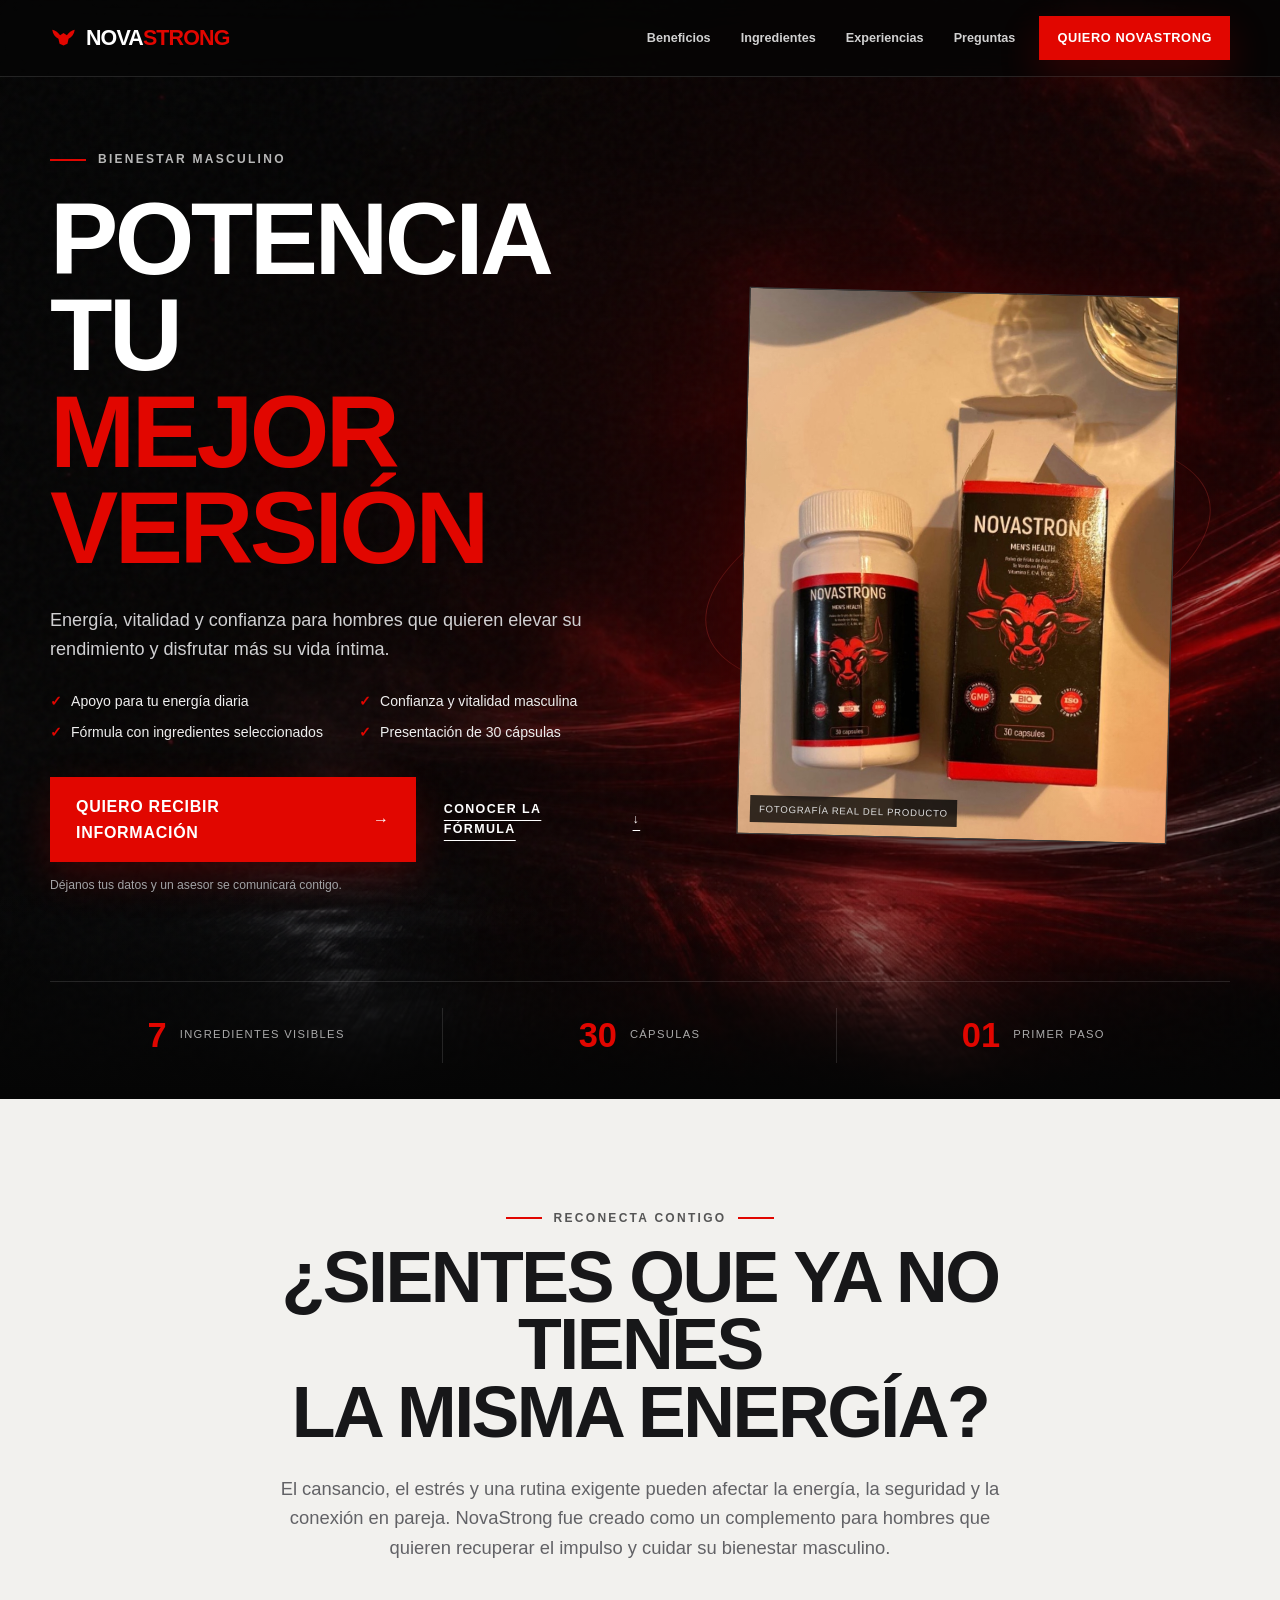
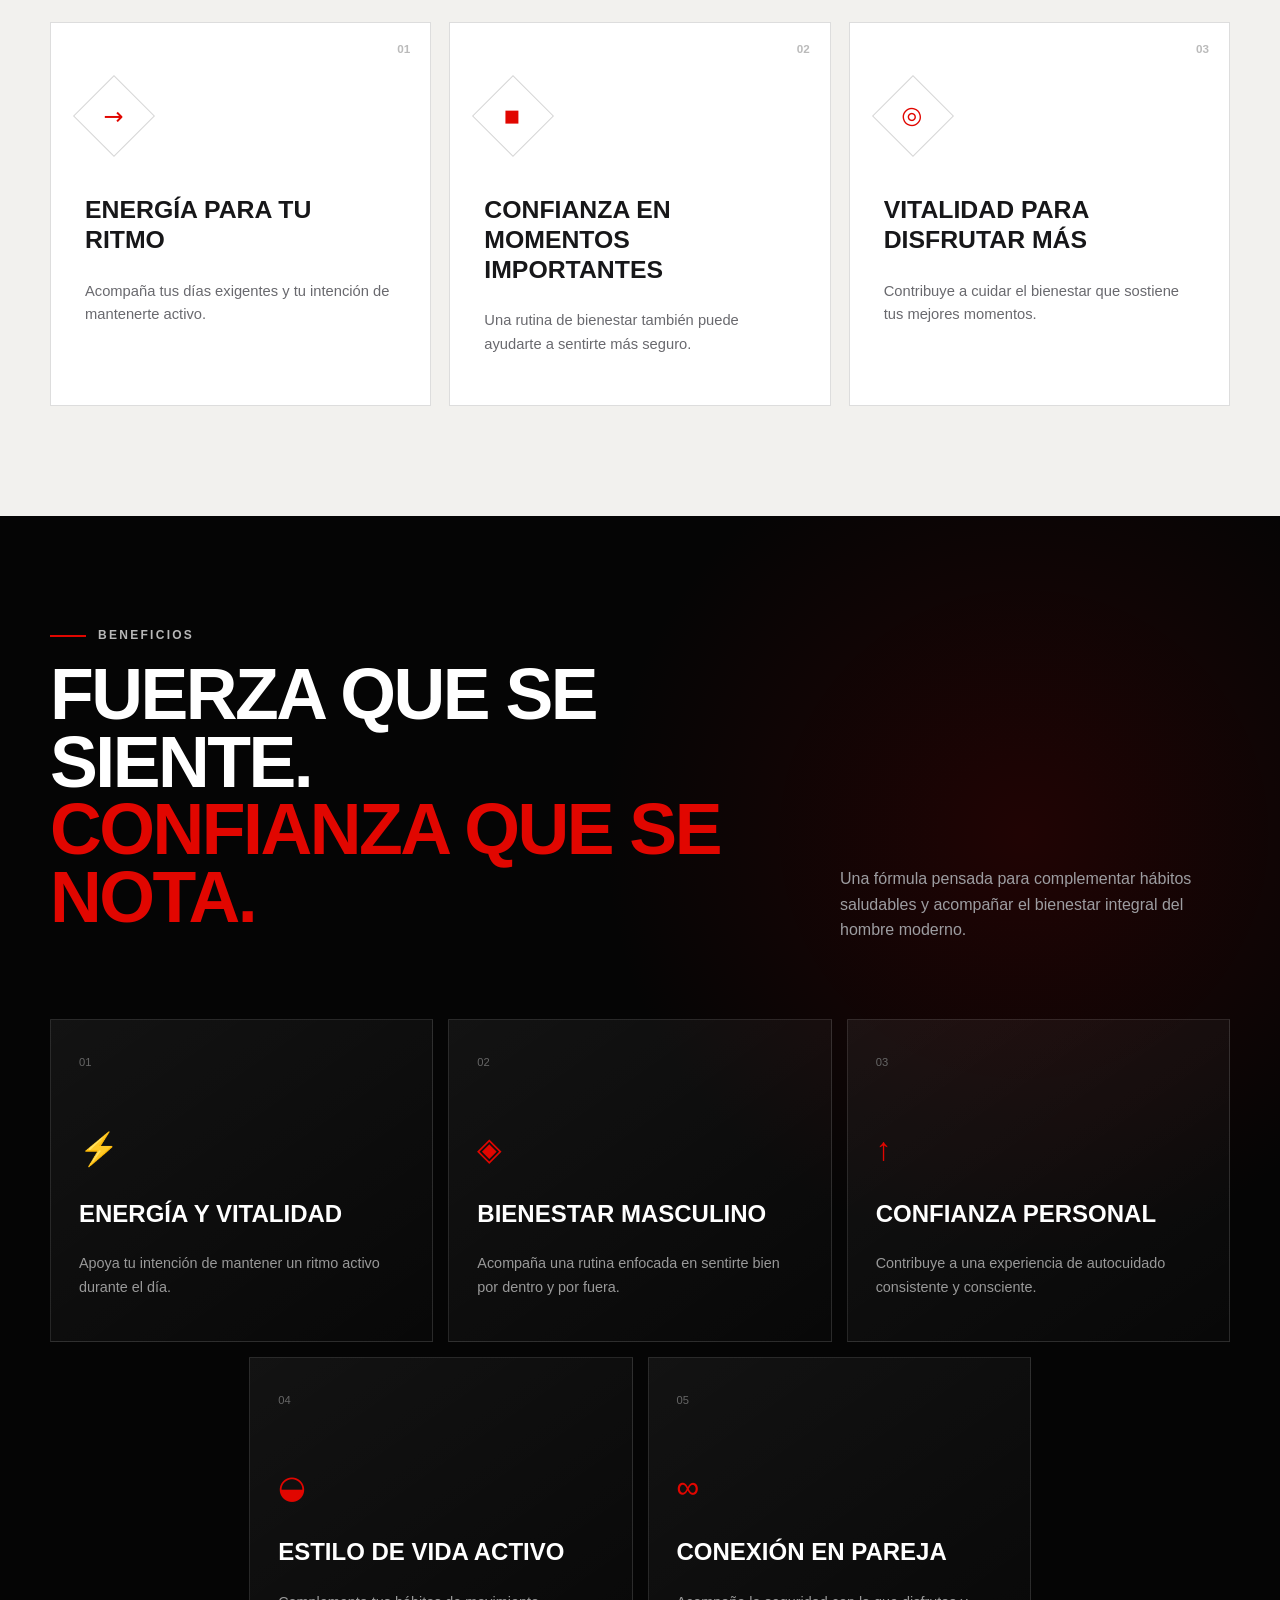
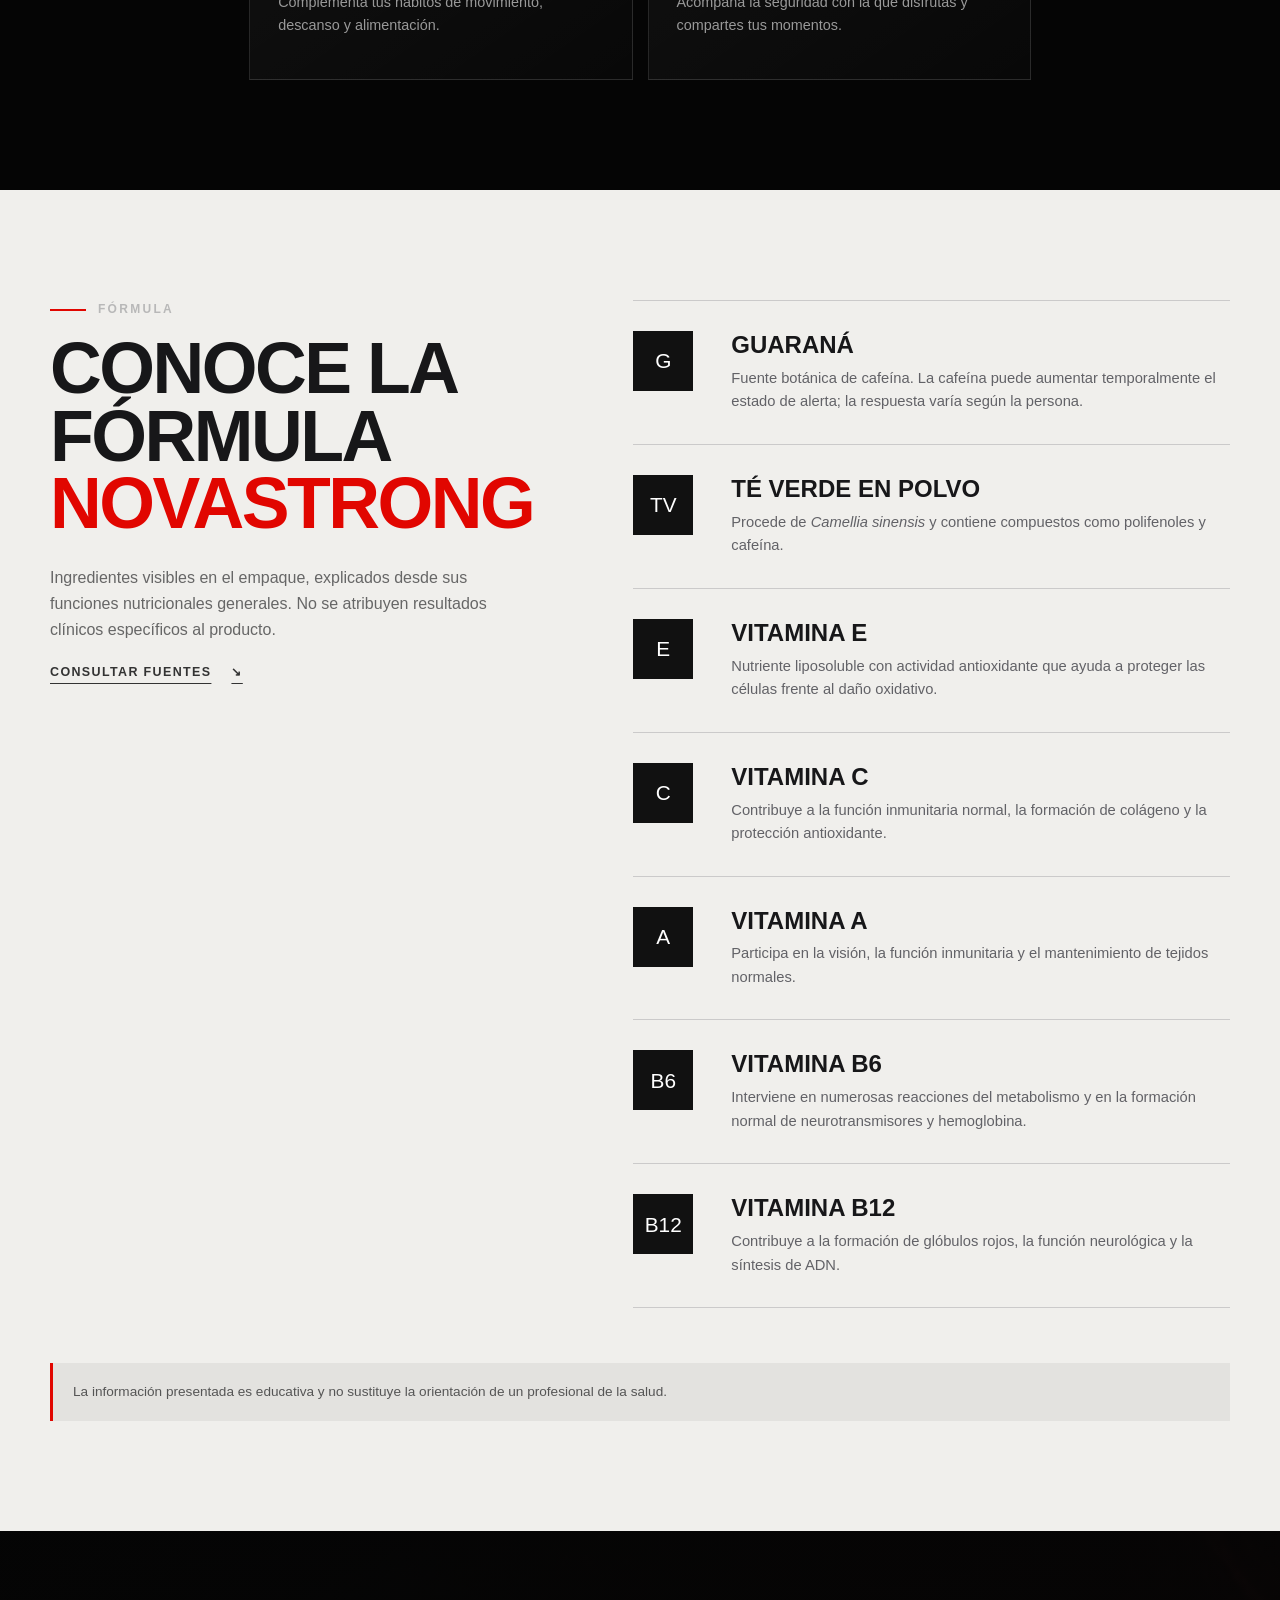
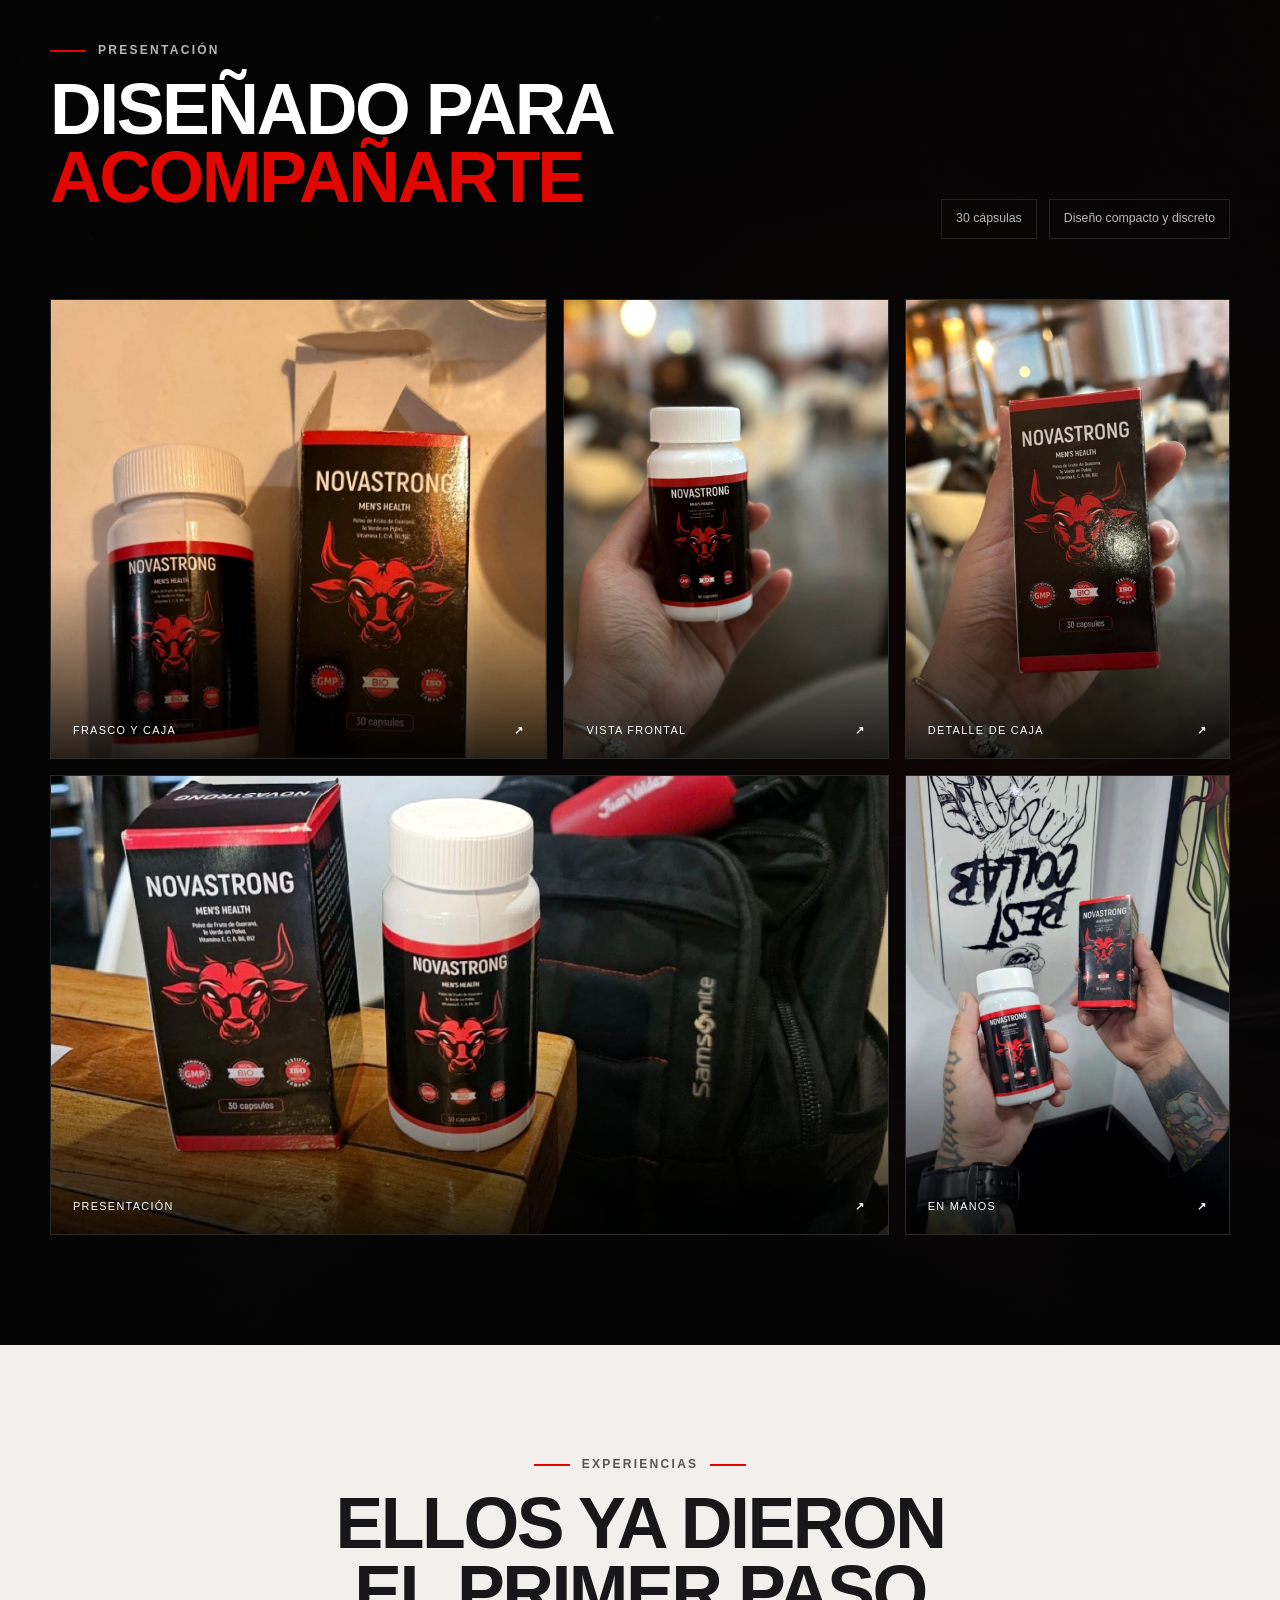
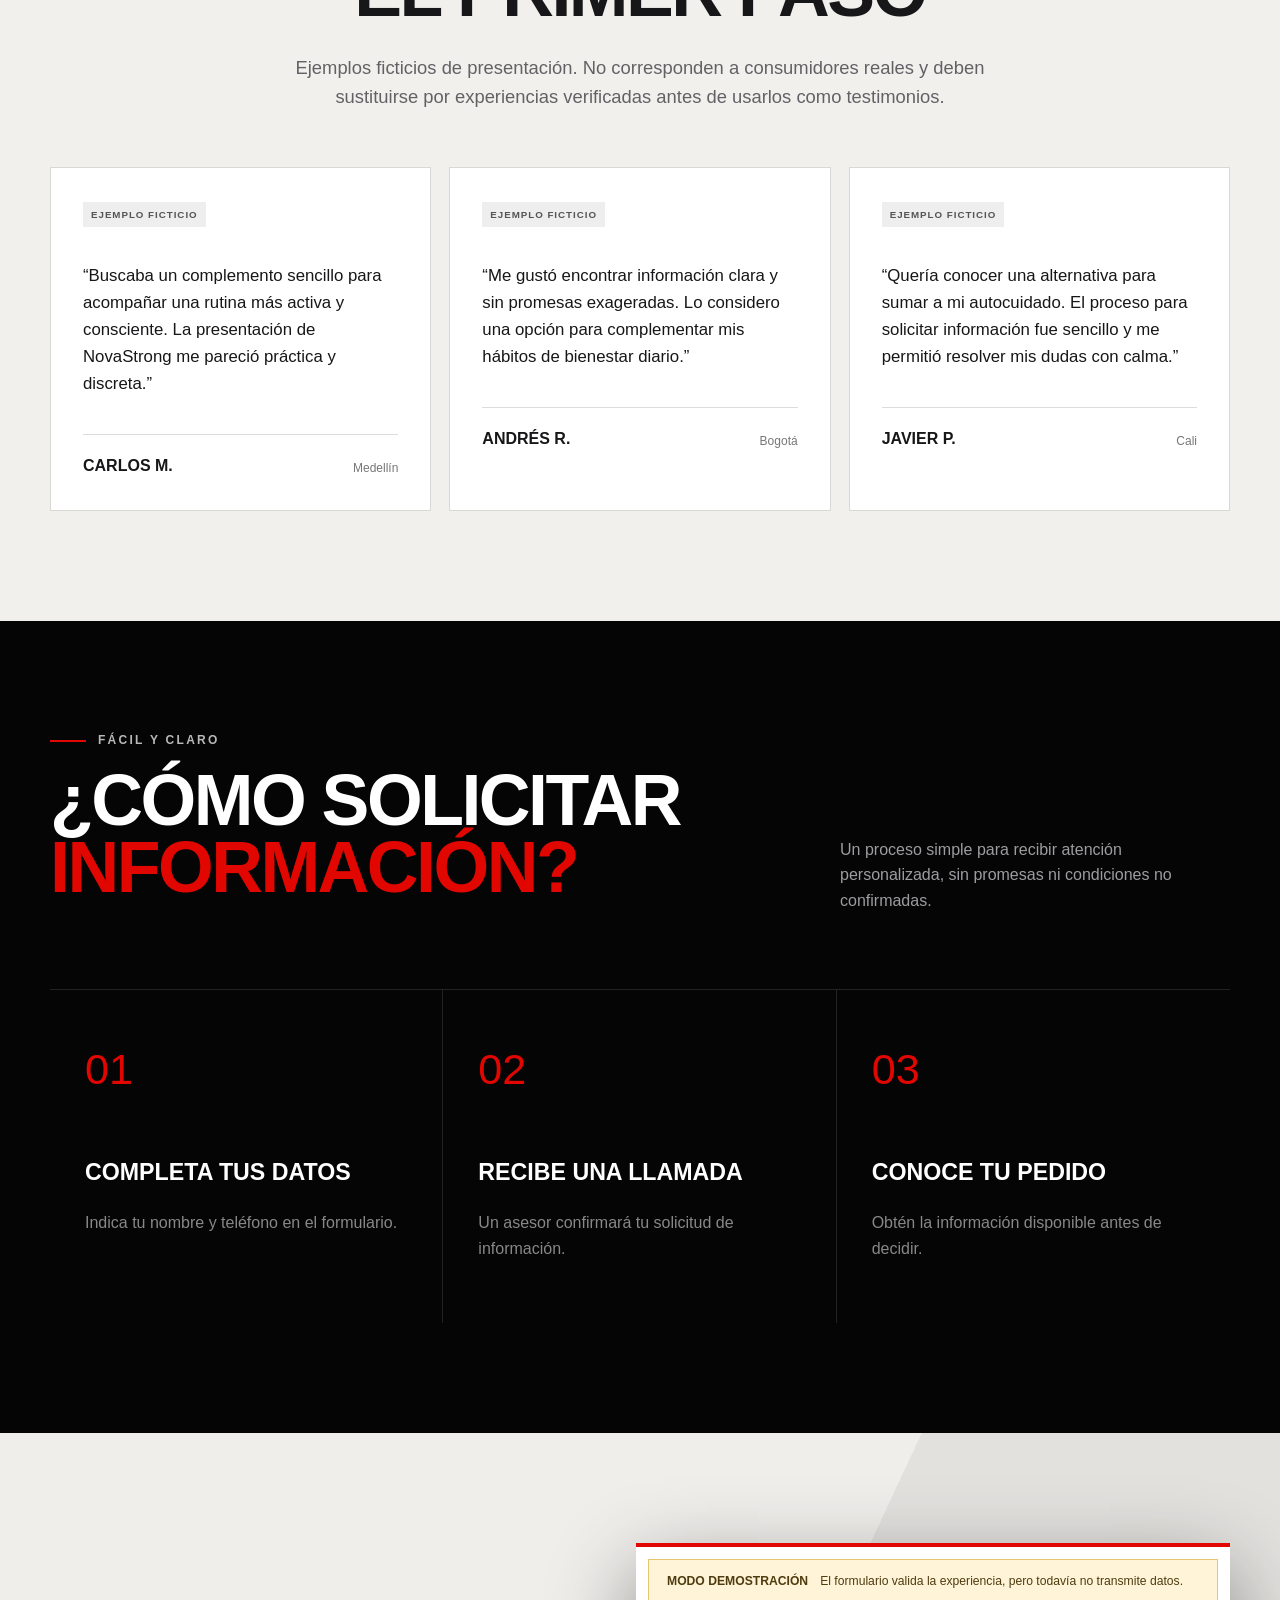
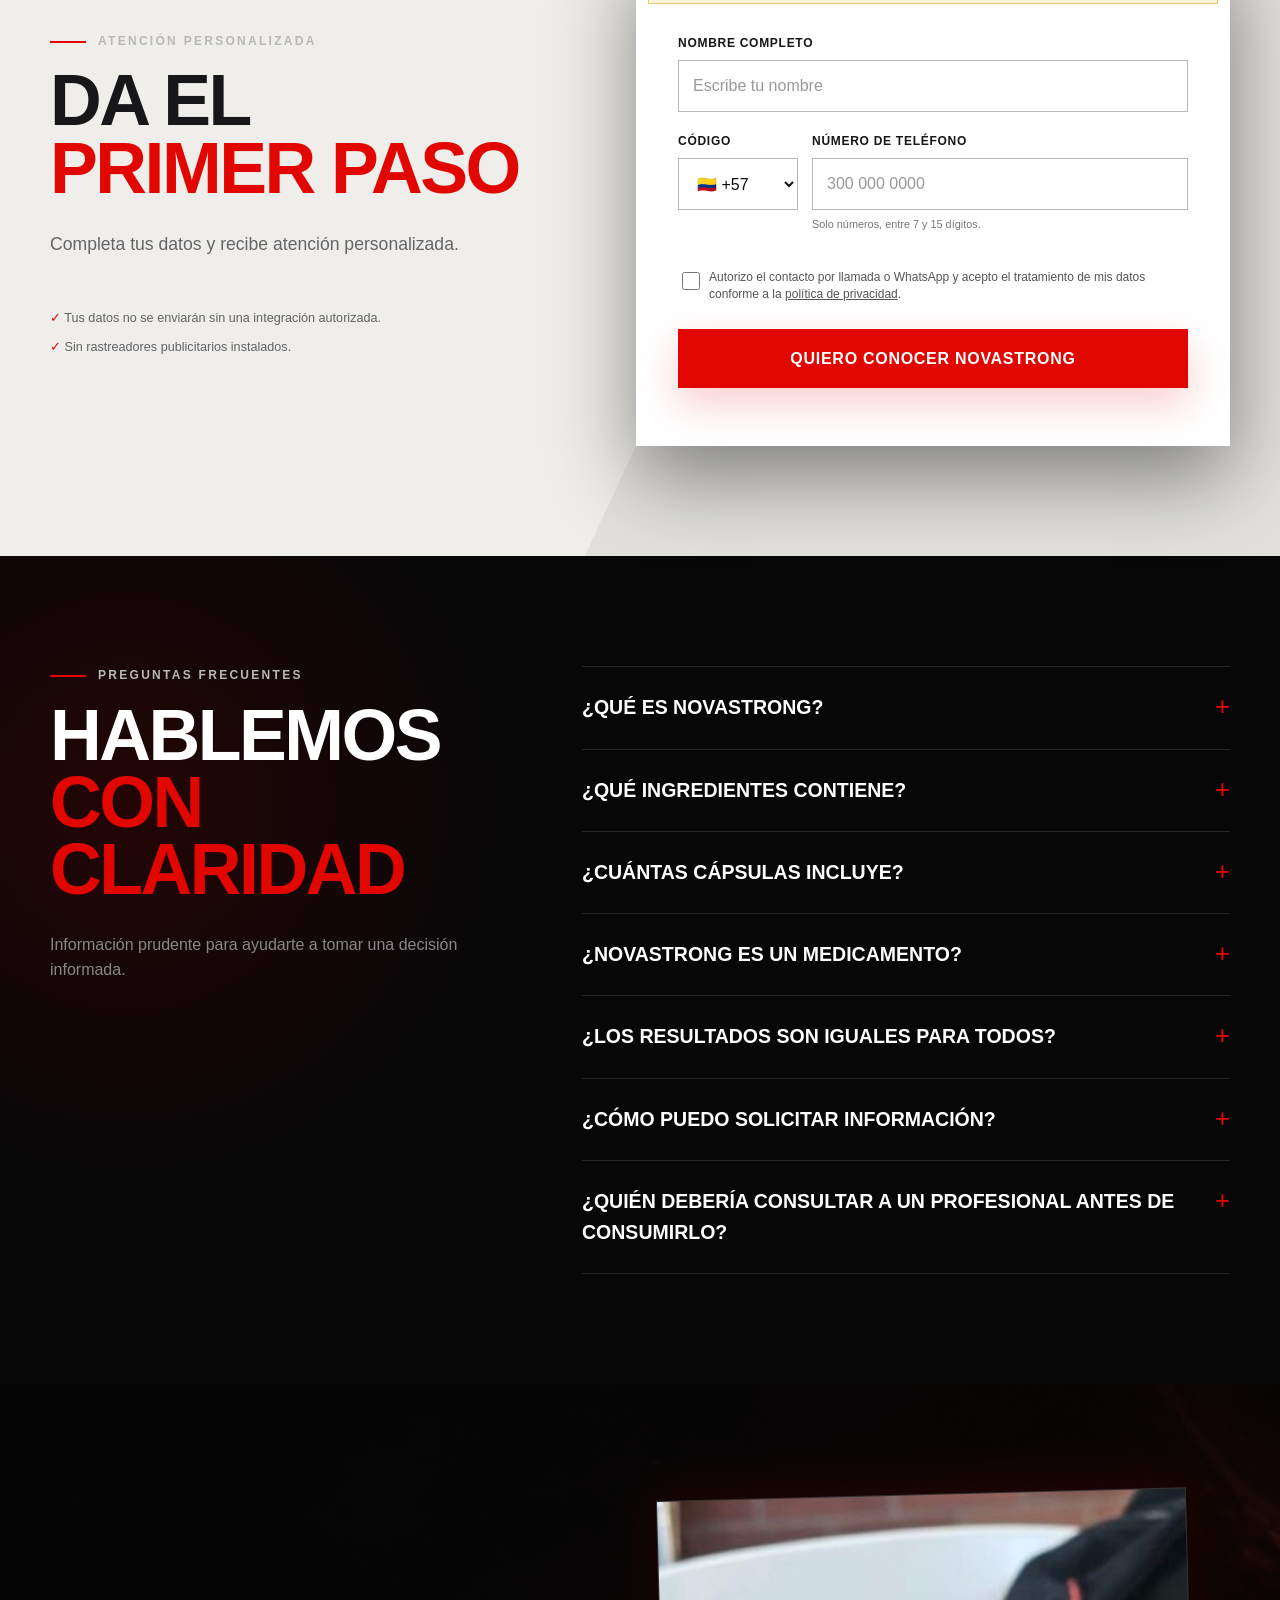
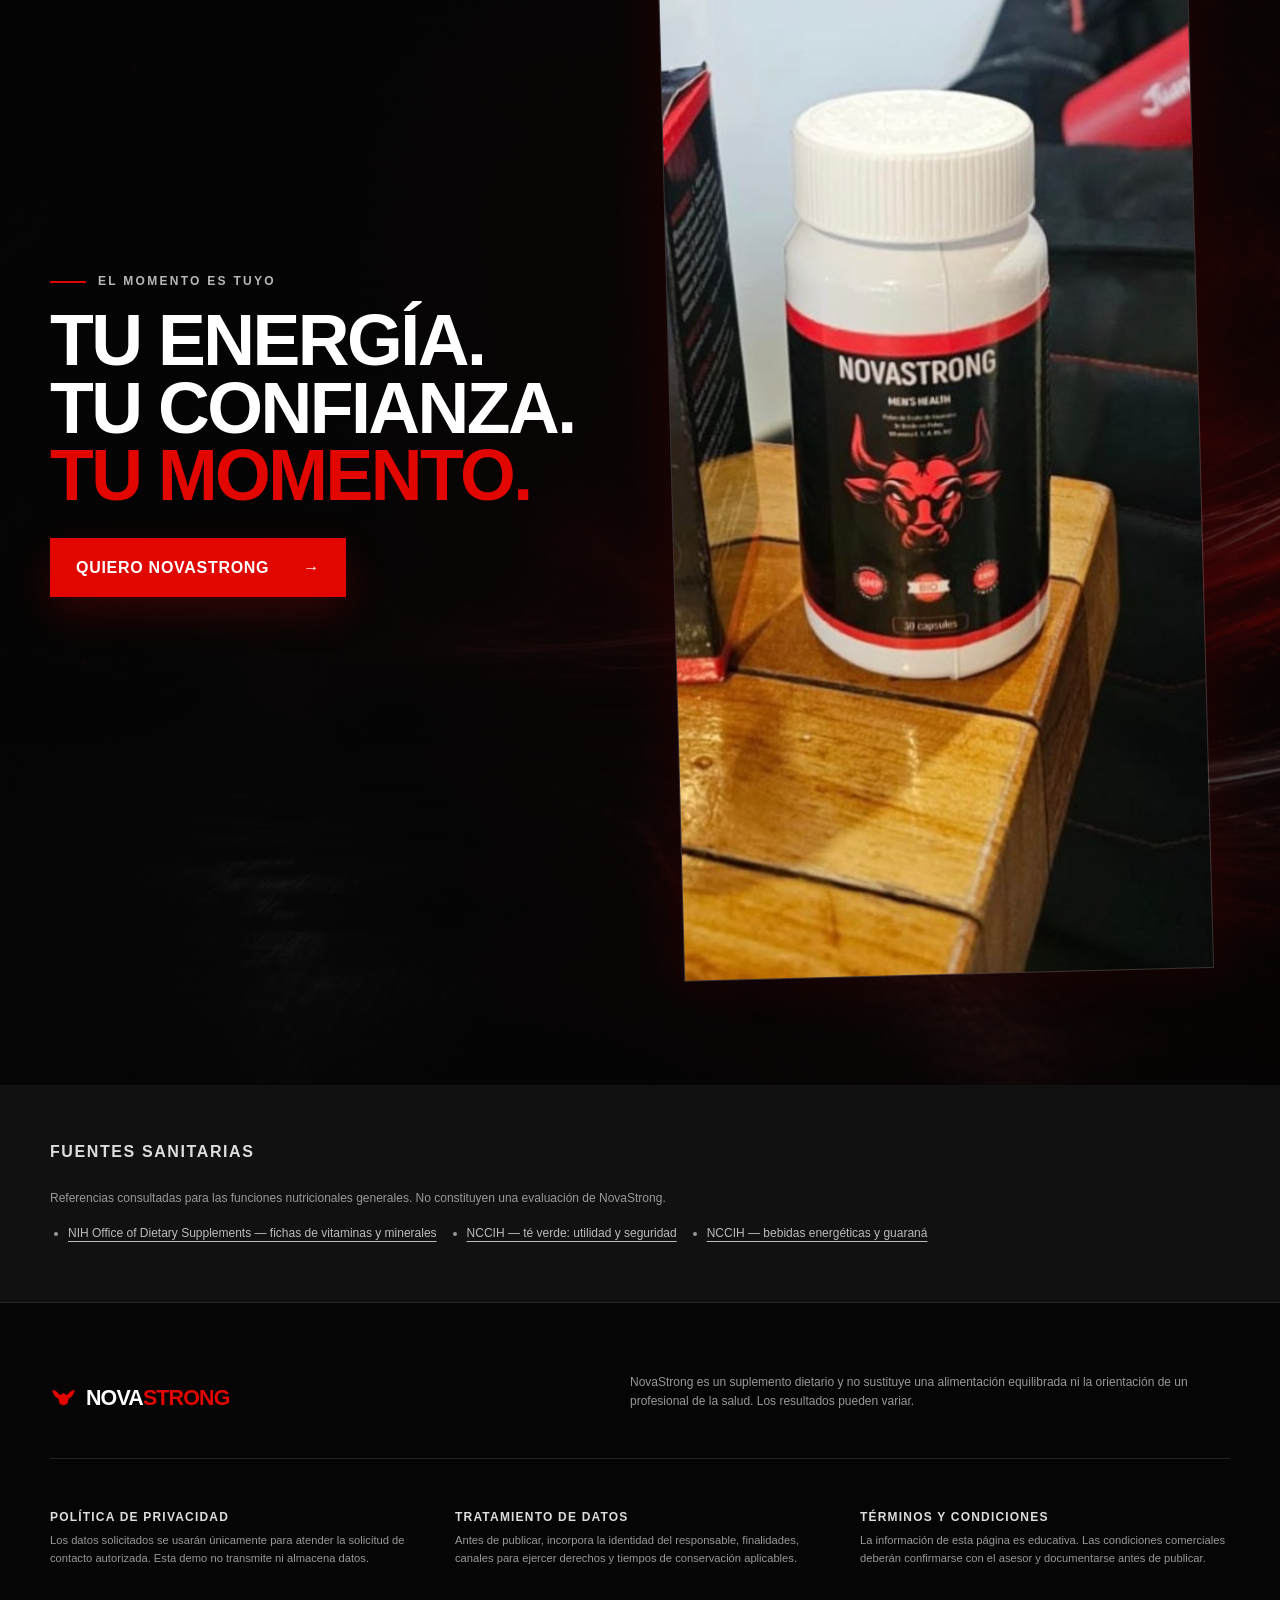
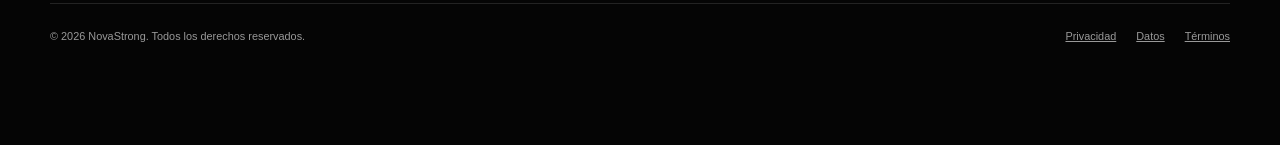
==== commit 724458b9: "Add clearly labeled fictional review examples" ====
--- a/index.html
+++ b/index.html
@@ -108,7 +108,7 @@
     </section>
 
     <section class="section experiences" id="experiencias">
-      <div class="container center reveal"><p class="eyebrow eyebrow-center"><span></span> Experiencias <span></span></p><h2>Ellos ya dieron<br>el primer paso</h2><p class="section-intro">Esta sección está preparada para incorporar opiniones verificadas. No se muestran testimonios como reales sin documentación.</p></div>
+      <div class="container center reveal"><p class="eyebrow eyebrow-center"><span></span> Experiencias <span></span></p><h2>Ellos ya dieron<br>el primer paso</h2><p class="section-intro">Ejemplos ficticios de presentación. No corresponden a consumidores reales y deben sustituirse por experiencias verificadas antes de usarlos como testimonios.</p></div>
       <div class="container testimonial-grid" id="testimonial-list" aria-live="polite"></div>
     </section>
 
--- a/product-photos.css
+++ b/product-photos.css
@@ -0,0 +1,81 @@
+.gallery-item:nth-child(4) {
+  grid-column: 1 / span 2;
+}
+
+.gallery-item:hover > img {
+  transform: scale(1.035);
+}
+
+.gallery-item > img {
+  width: 100%;
+  height: 100%;
+  object-fit: cover;
+  transition: transform .35s, filter .35s;
+  filter: saturate(.9) contrast(1.06);
+}
+
+.gallery-item::after {
+  content: "";
+  position: absolute;
+  inset: 0;
+  background: linear-gradient(transparent 58%, rgba(0, 0, 0, .82));
+  pointer-events: none;
+}
+
+.closing-product {
+  transform: none;
+}
+
+.closing-product img {
+  width: min(530px, 100%);
+  aspect-ratio: 1.3;
+  object-fit: cover;
+  border: 1px solid rgba(255, 255, 255, .18);
+  box-shadow: 0 30px 70px rgba(0, 0, 0, .6), 0 0 50px rgba(225, 6, 0, .2);
+  transform: rotate(-1.5deg);
+}
+
+.dialog-art {
+  height: min(65vh, 620px);
+  background: #050505;
+}
+
+.dialog-art img {
+  width: 100%;
+  height: 100%;
+  object-fit: contain;
+}
+
+@media (max-width: 900px) {
+  .gallery-item:nth-child(4) {
+    grid-column: auto;
+  }
+}
+
+@media (max-width: 600px) {
+  .hero-product-frame {
+    width: min(390px, 92%);
+  }
+
+  .hero-product-photo {
+    height: 465px;
+  }
+
+  .gallery-item:nth-child(4) {
+    grid-column: auto;
+  }
+
+  .closing-product img {
+    transform: none;
+  }
+
+  .dialog-art {
+    height: 68vh;
+  }
+}
+
+@media (prefers-reduced-motion: reduce) {
+  .gallery-item > img {
+    transition: none;
+  }
+}
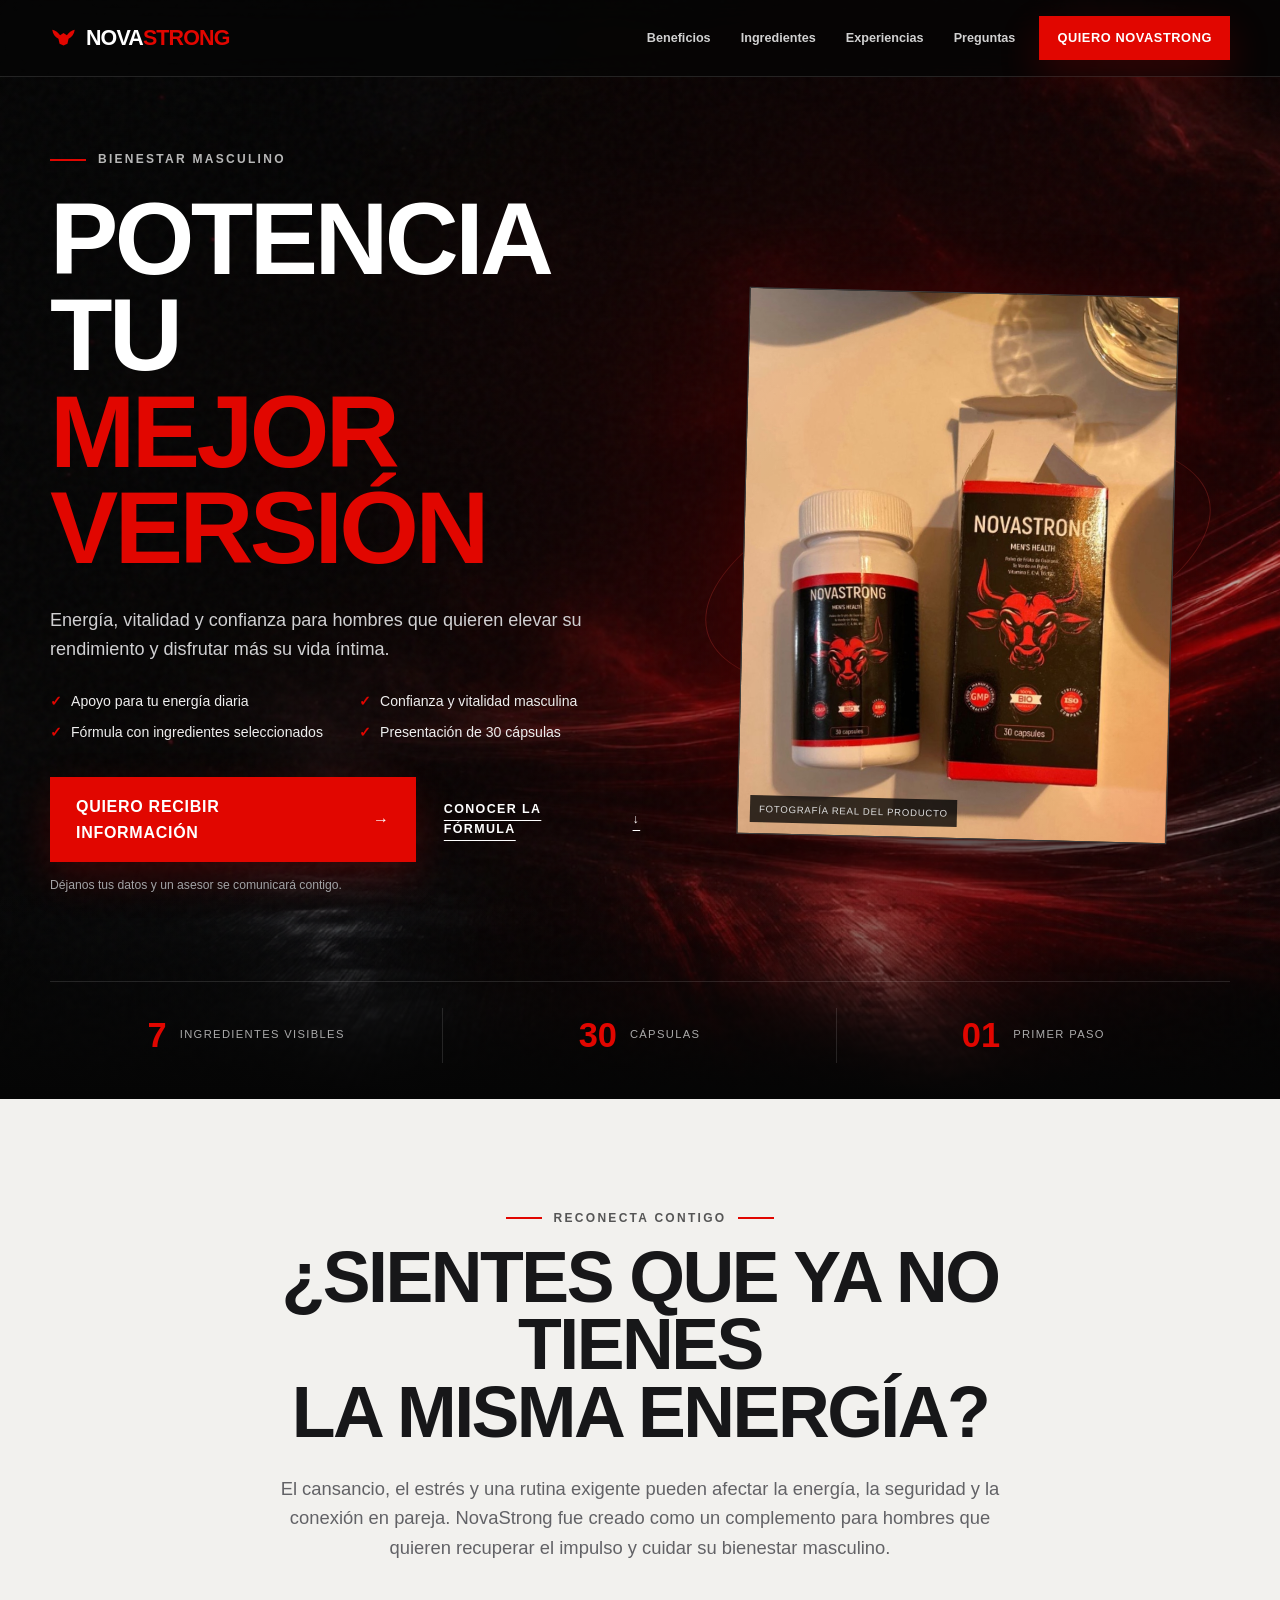
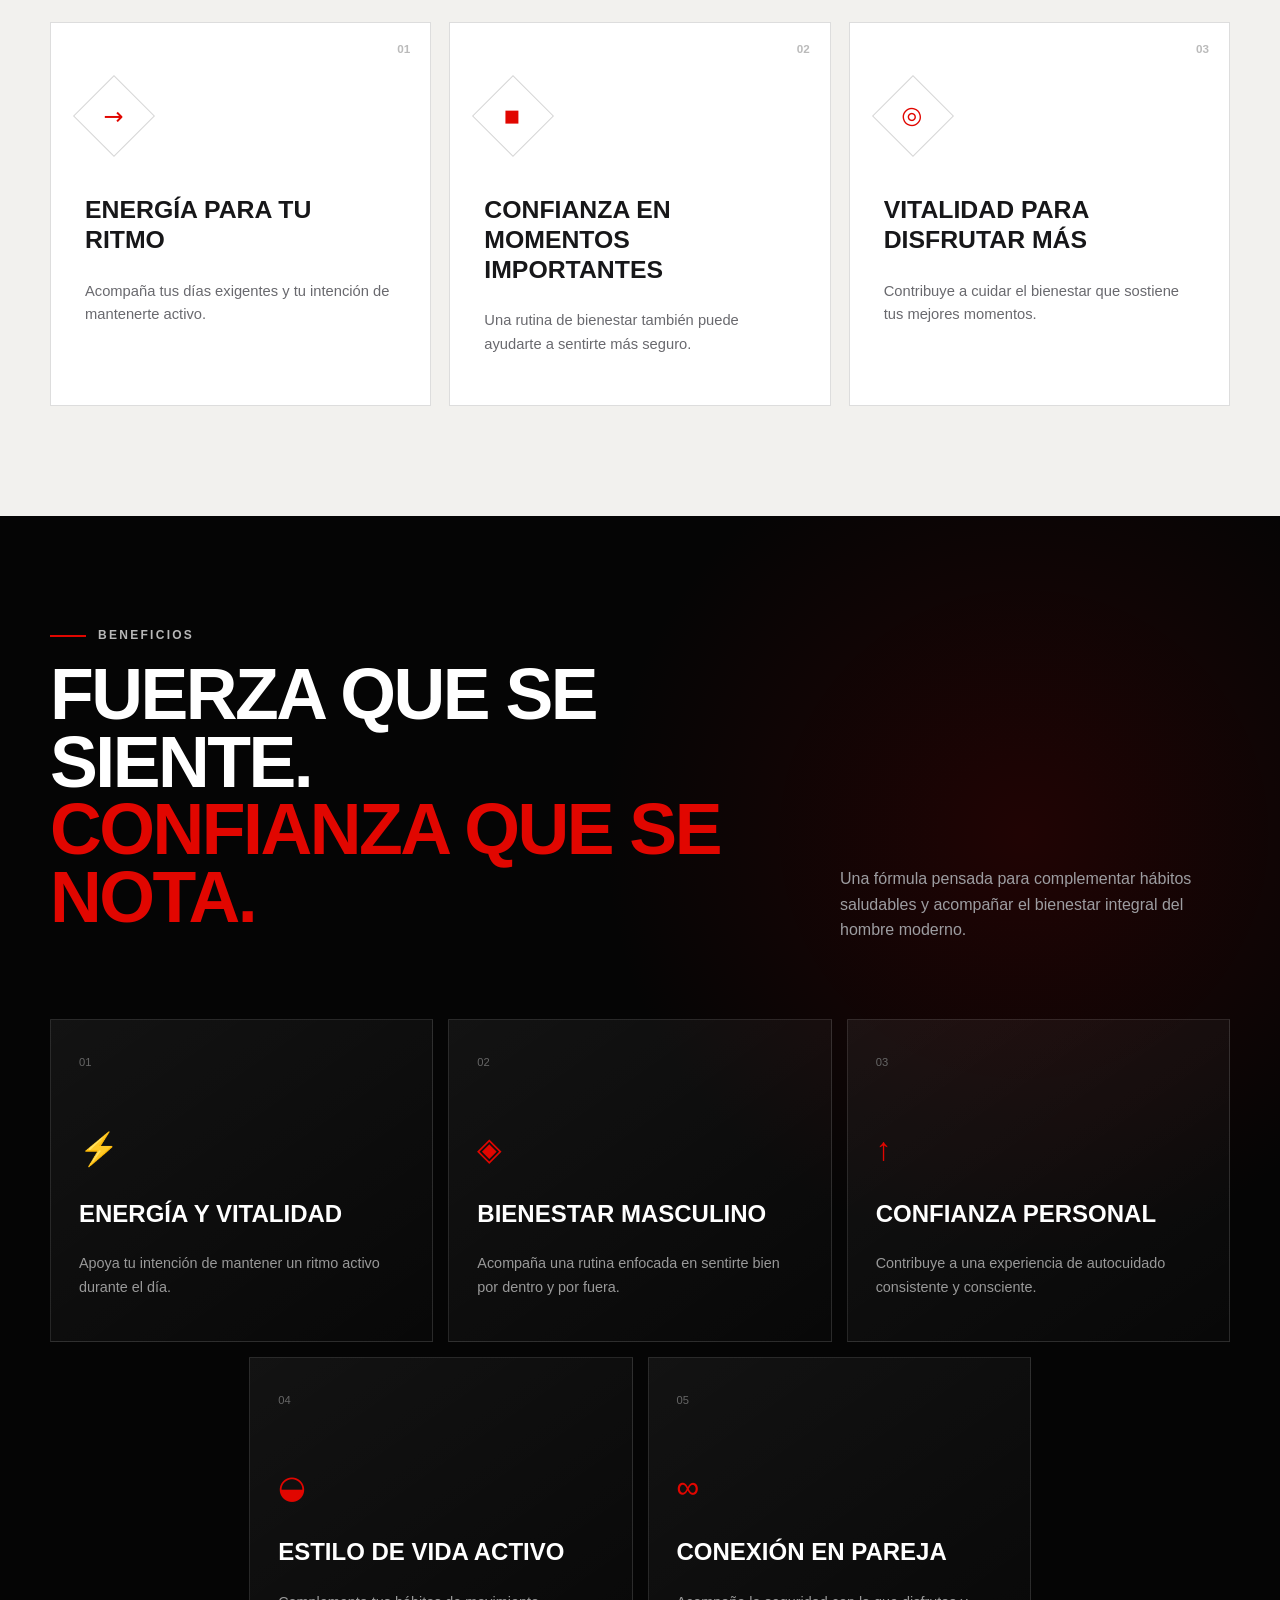
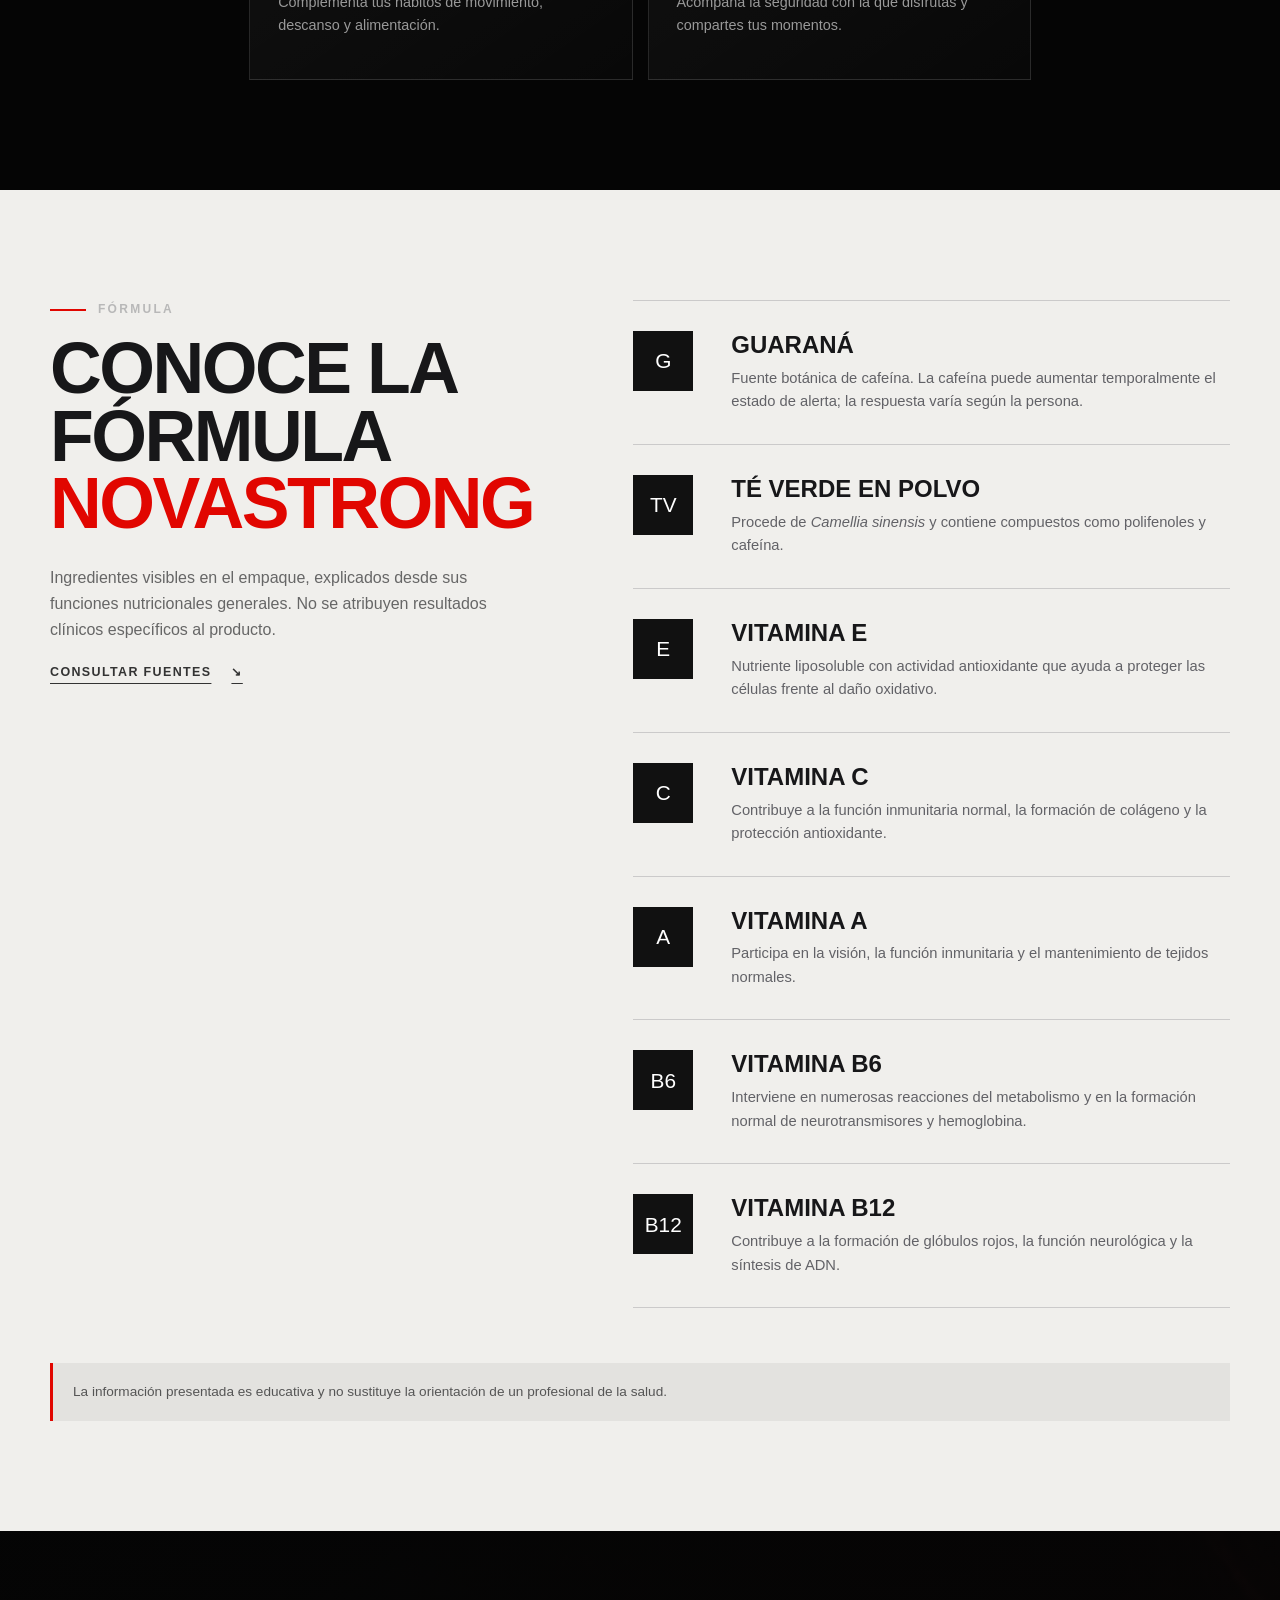
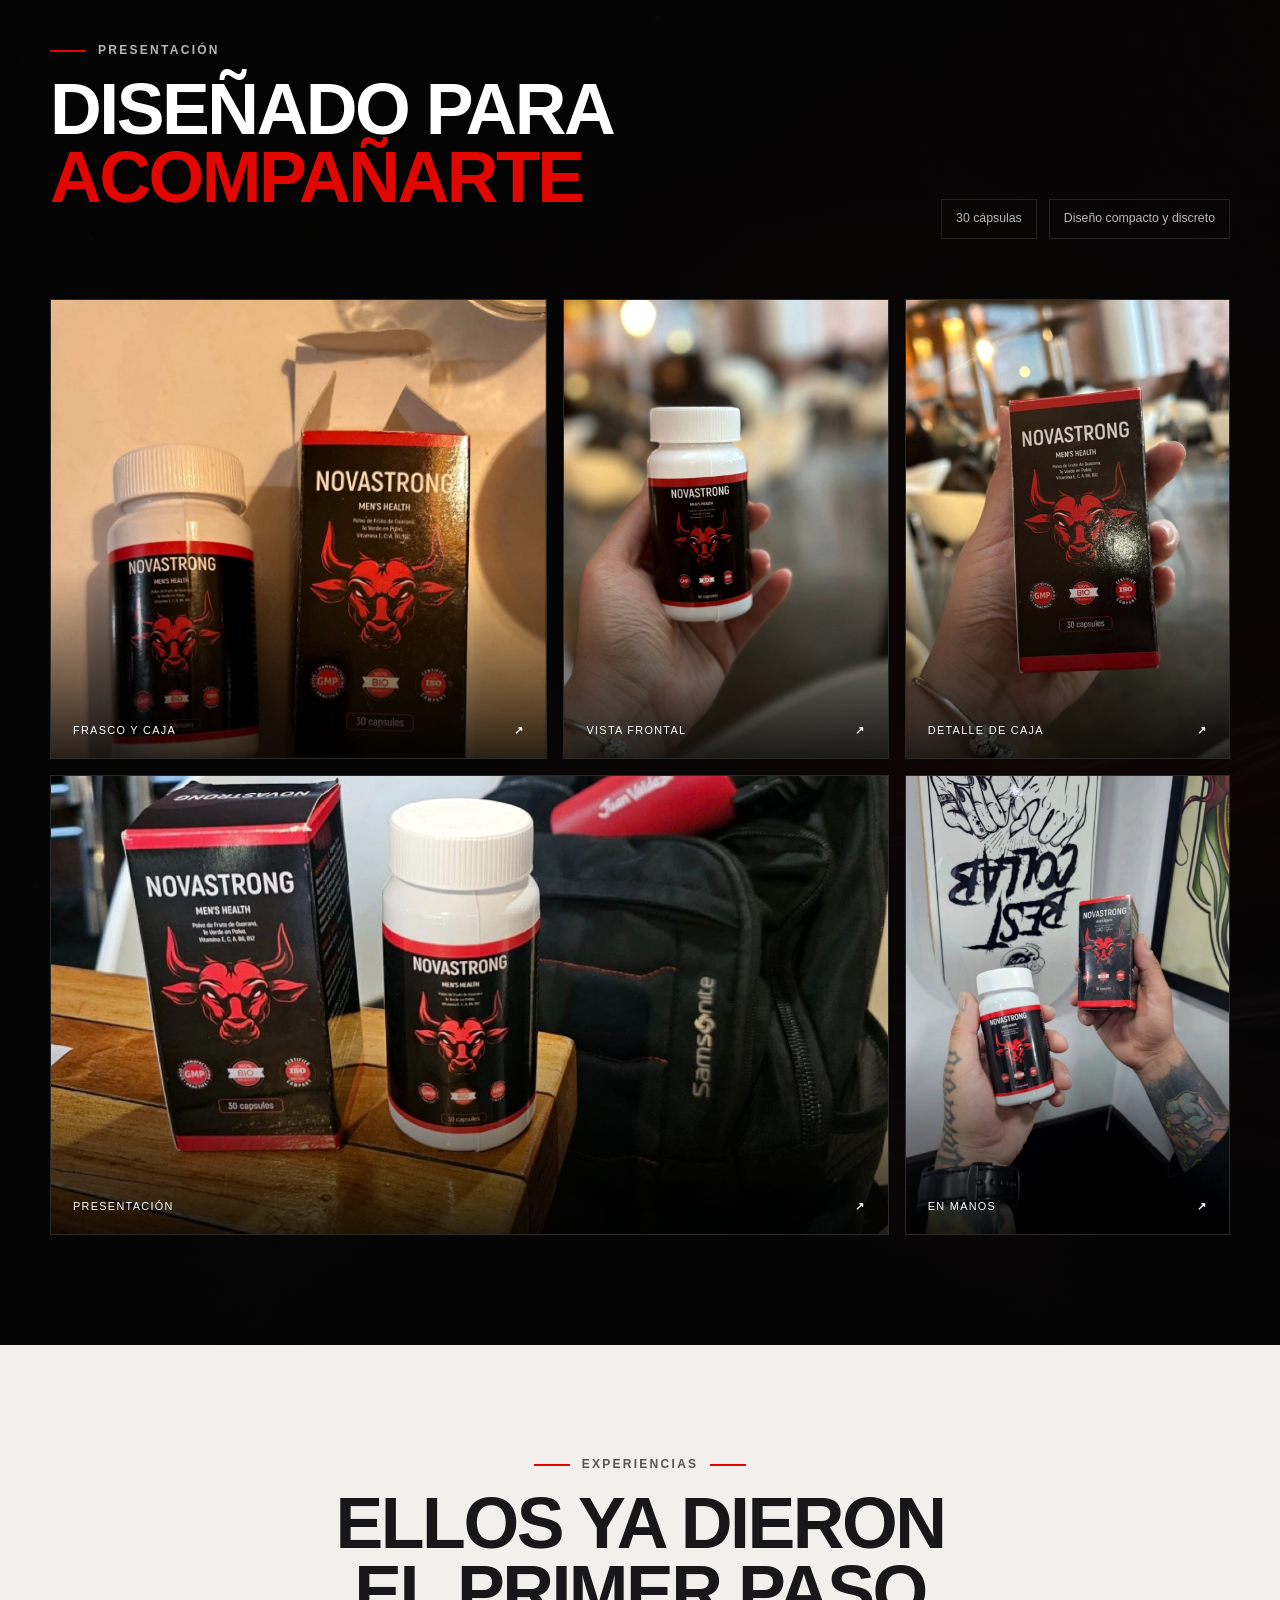
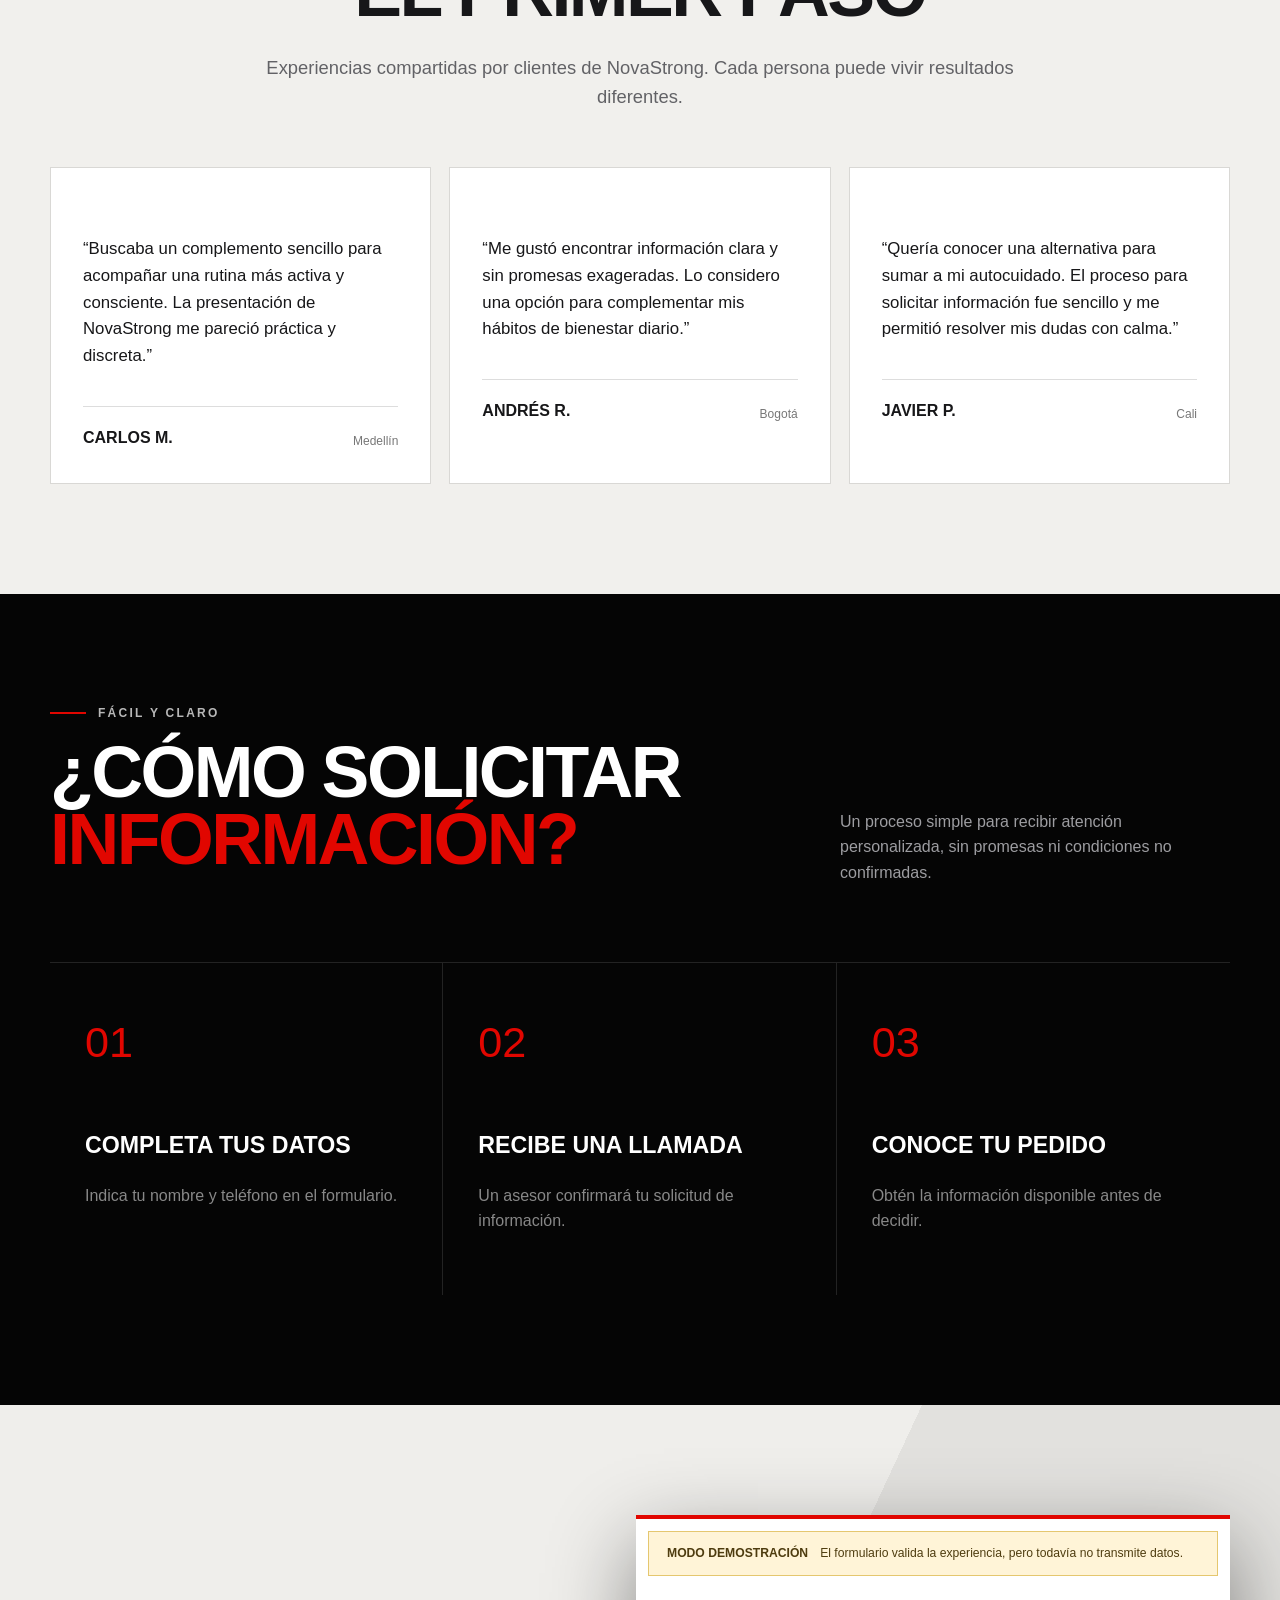
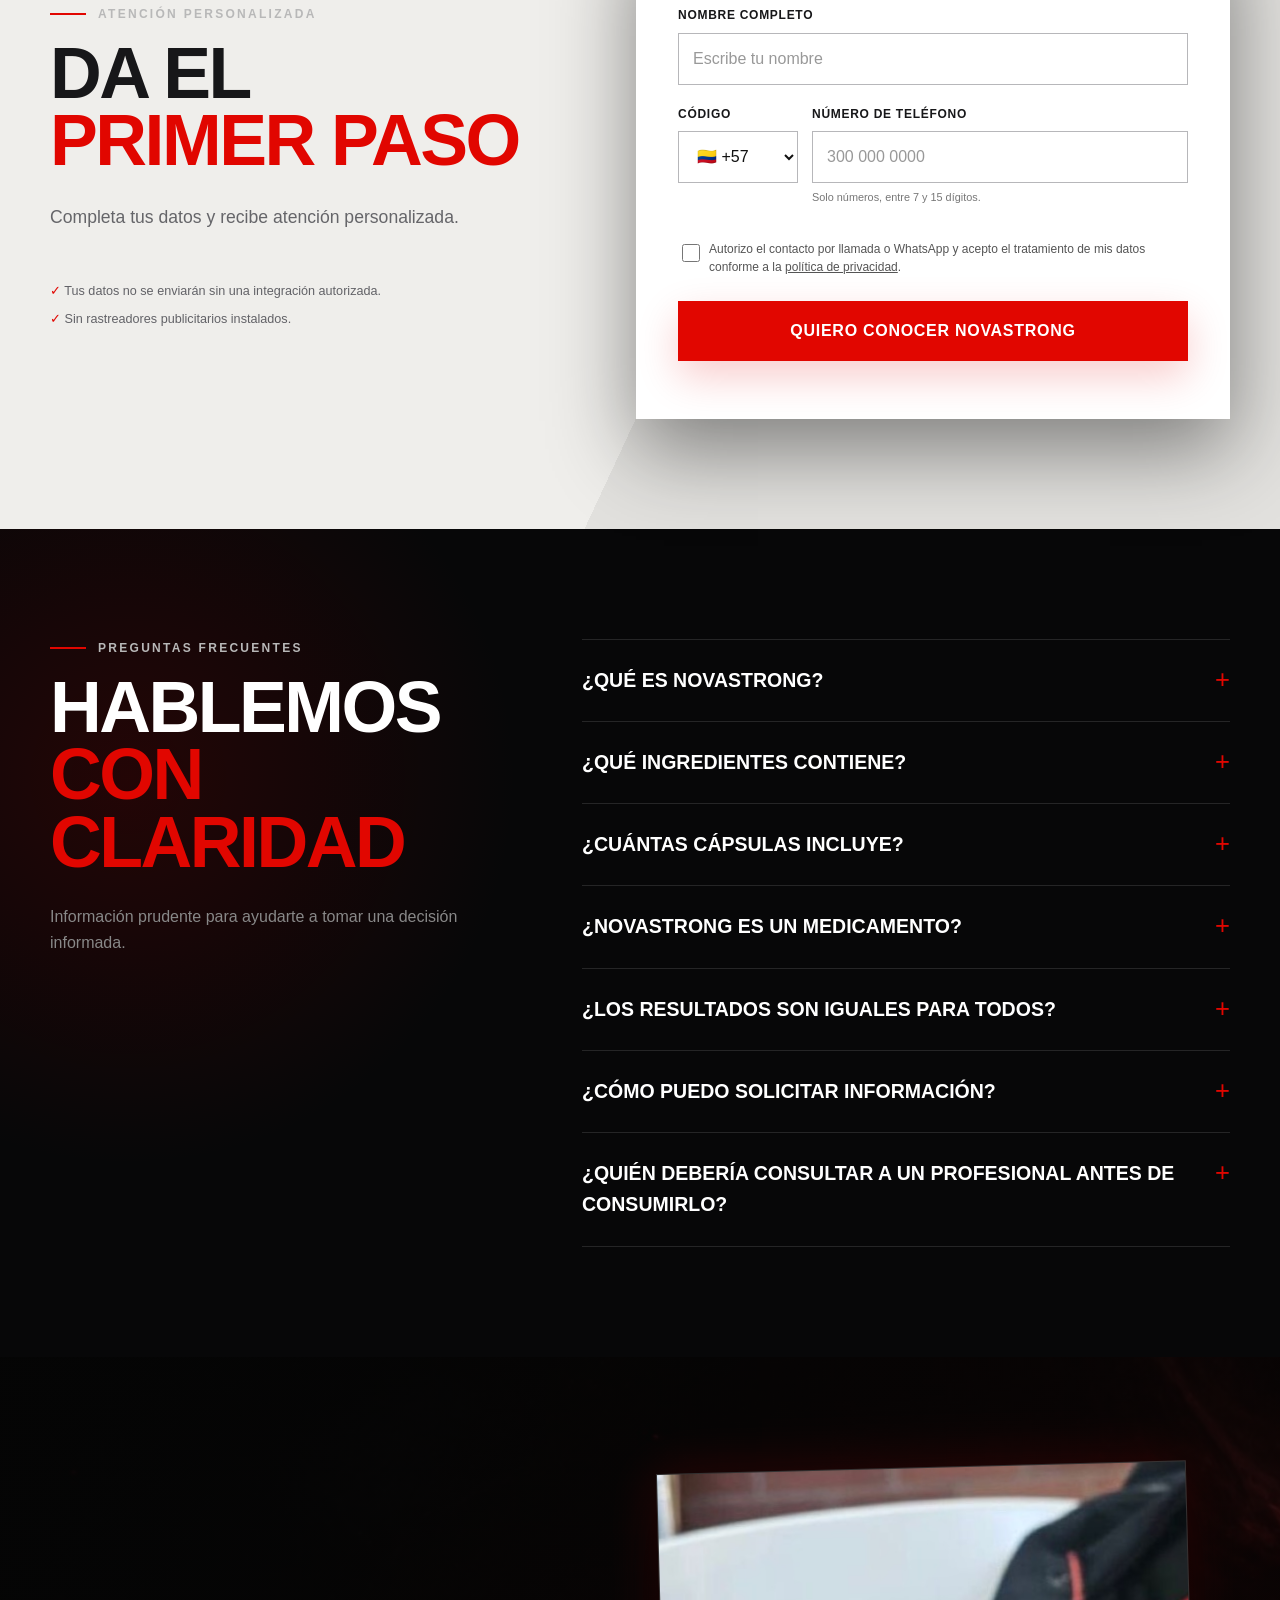
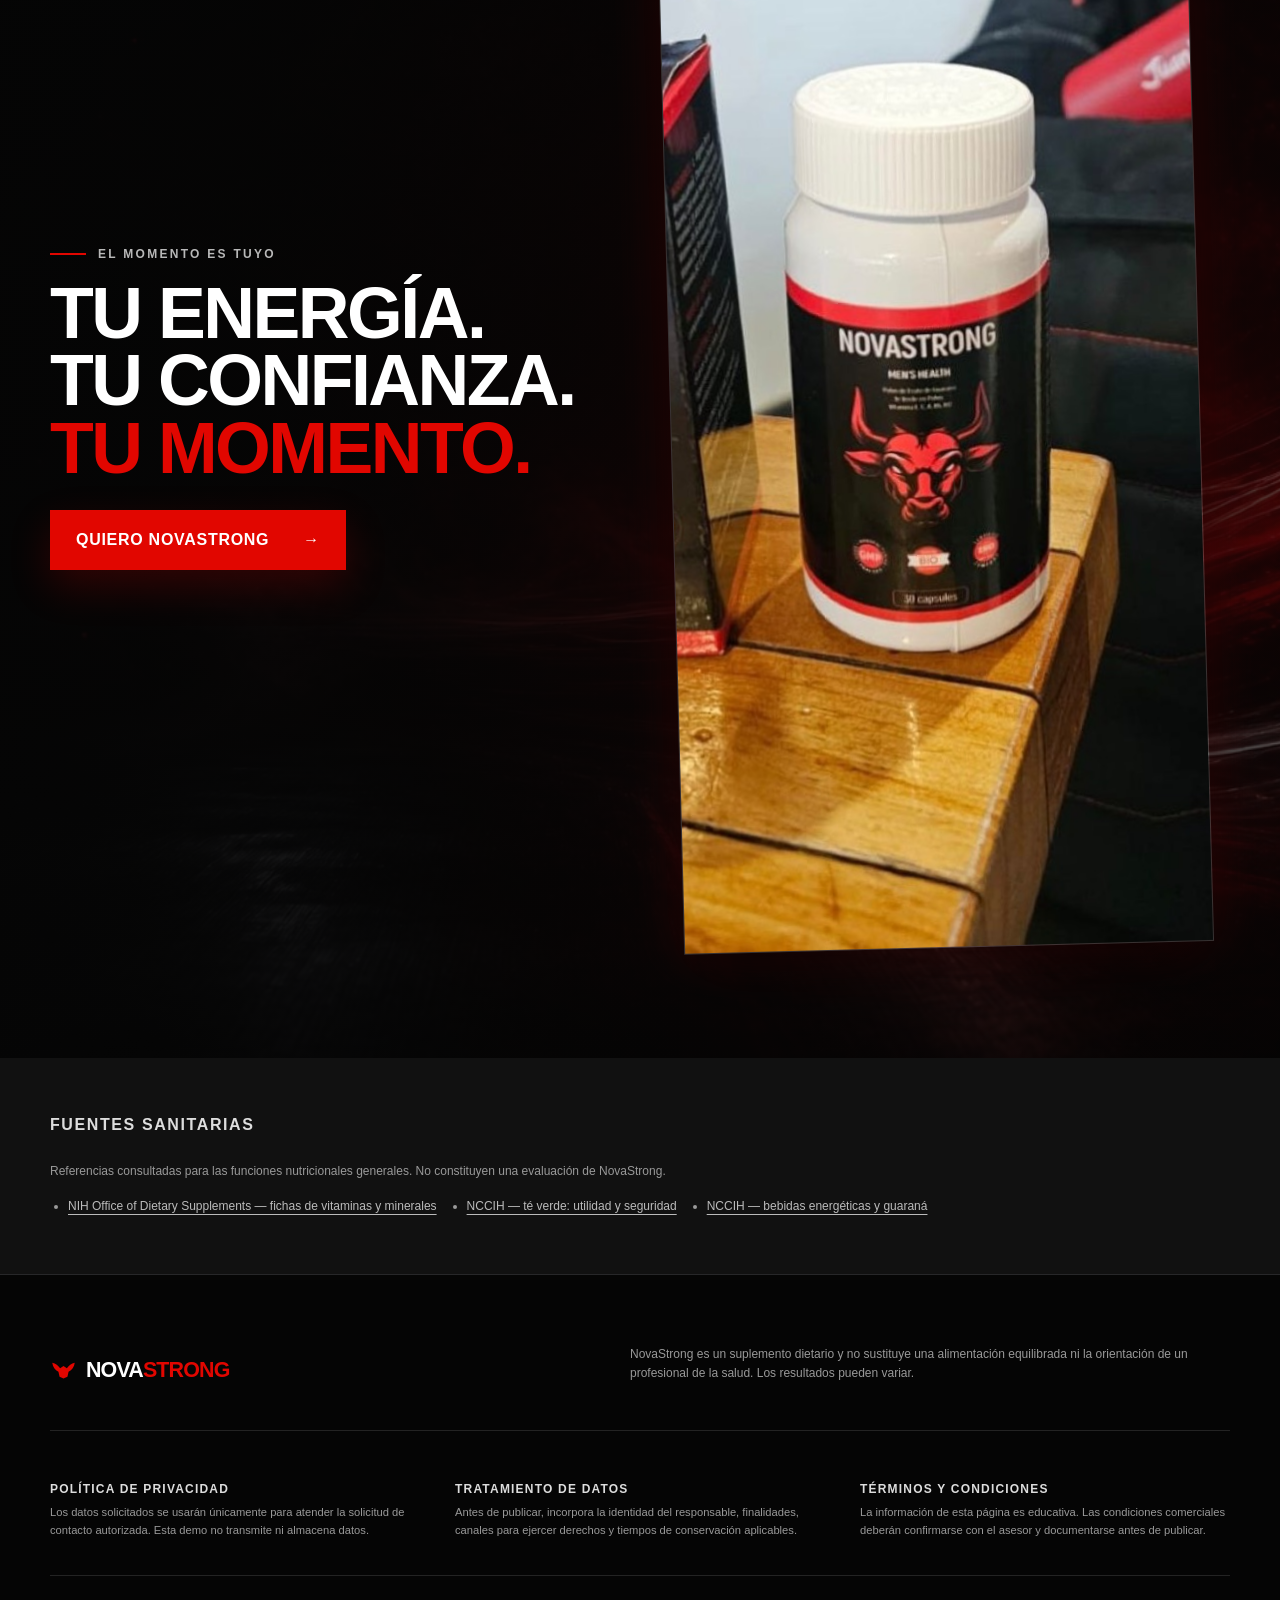
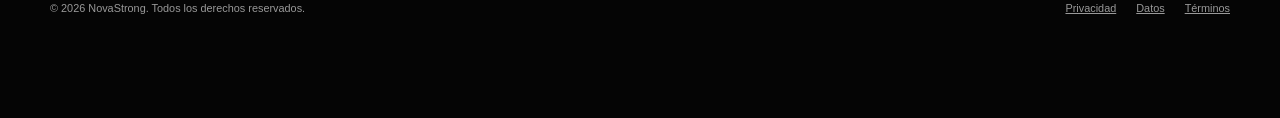
==== commit 5bb3f388: "Publish verified customer experiences" ====
--- a/index.html
+++ b/index.html
@@ -108,7 +108,7 @@
     </section>
 
     <section class="section experiences" id="experiencias">
-      <div class="container center reveal"><p class="eyebrow eyebrow-center"><span></span> Experiencias <span></span></p><h2>Ellos ya dieron<br>el primer paso</h2><p class="section-intro">Ejemplos ficticios de presentación. No corresponden a consumidores reales y deben sustituirse por experiencias verificadas antes de usarlos como testimonios.</p></div>
+      <div class="container center reveal"><p class="eyebrow eyebrow-center"><span></span> Experiencias <span></span></p><h2>Ellos ya dieron<br>el primer paso</h2><p class="section-intro">Experiencias compartidas por clientes de NovaStrong. Cada persona puede vivir resultados diferentes.</p></div>
       <div class="container testimonial-grid" id="testimonial-list" aria-live="polite"></div>
     </section>
 
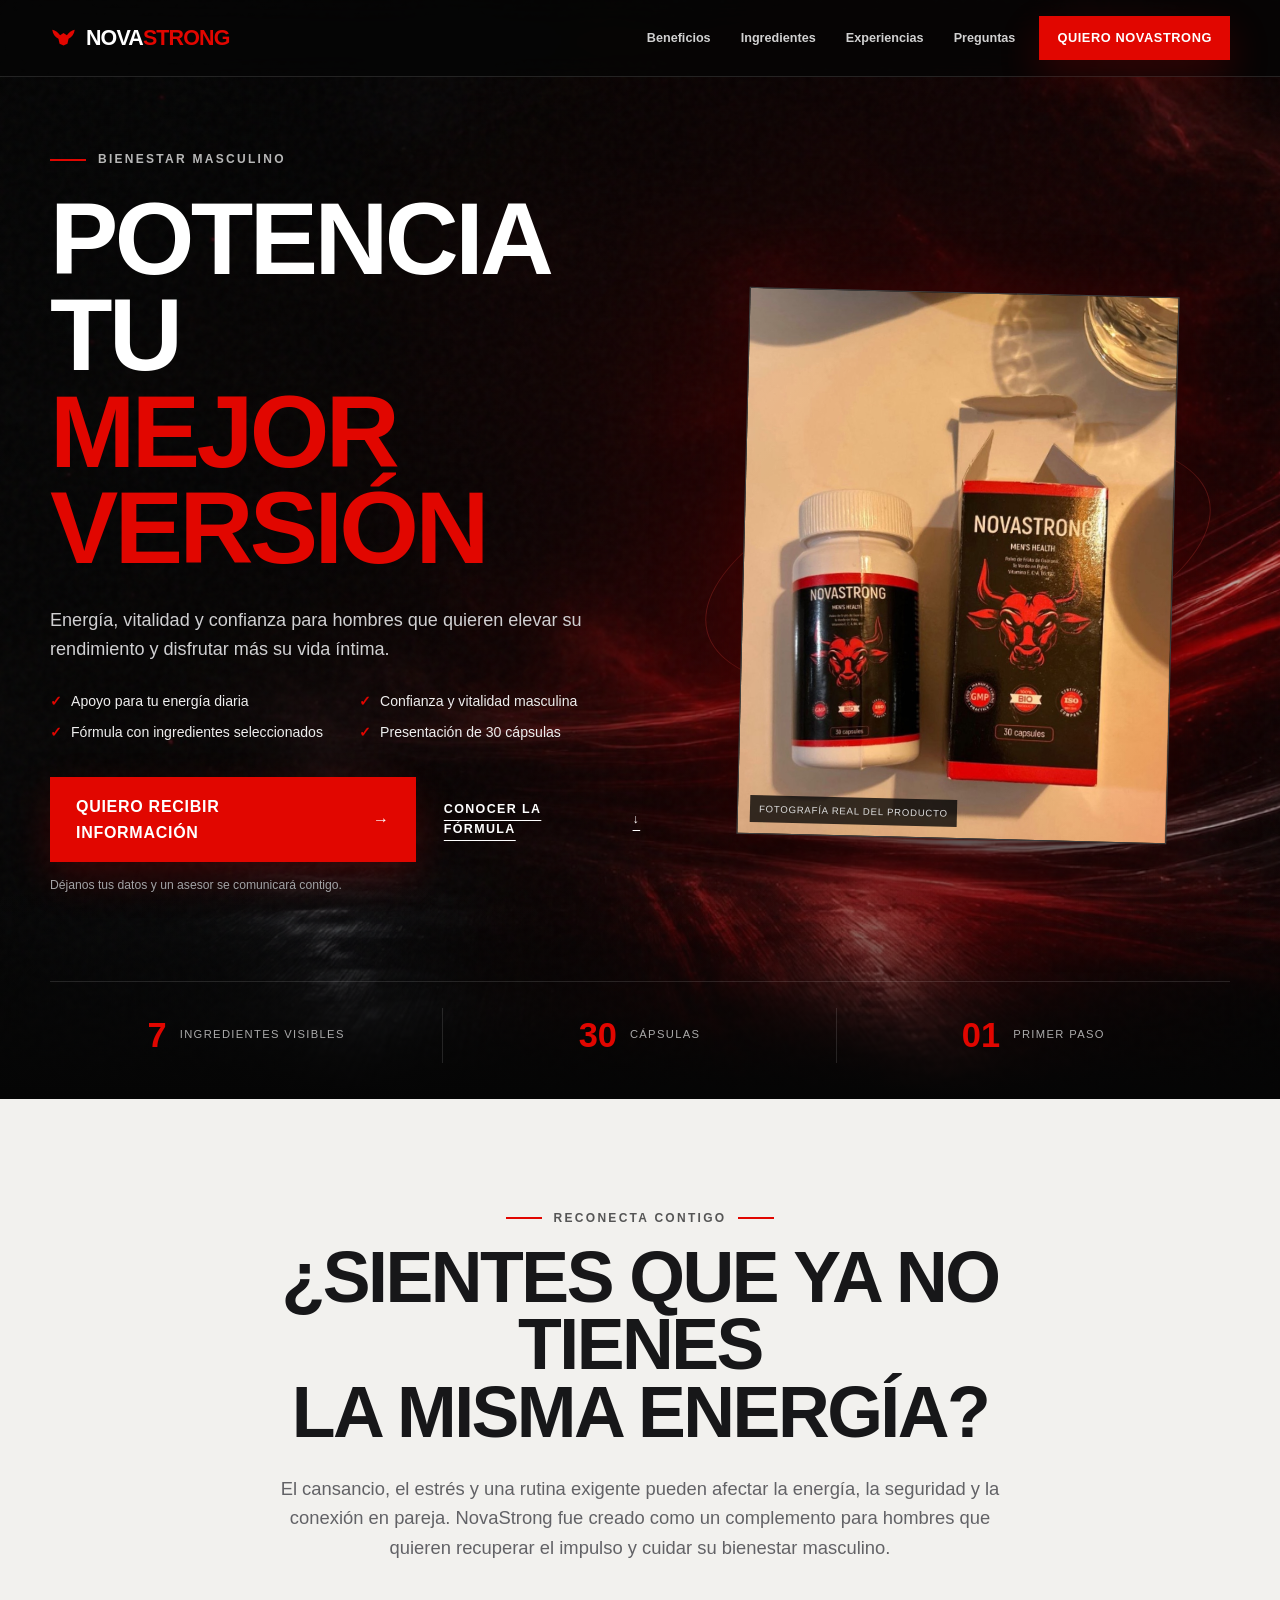
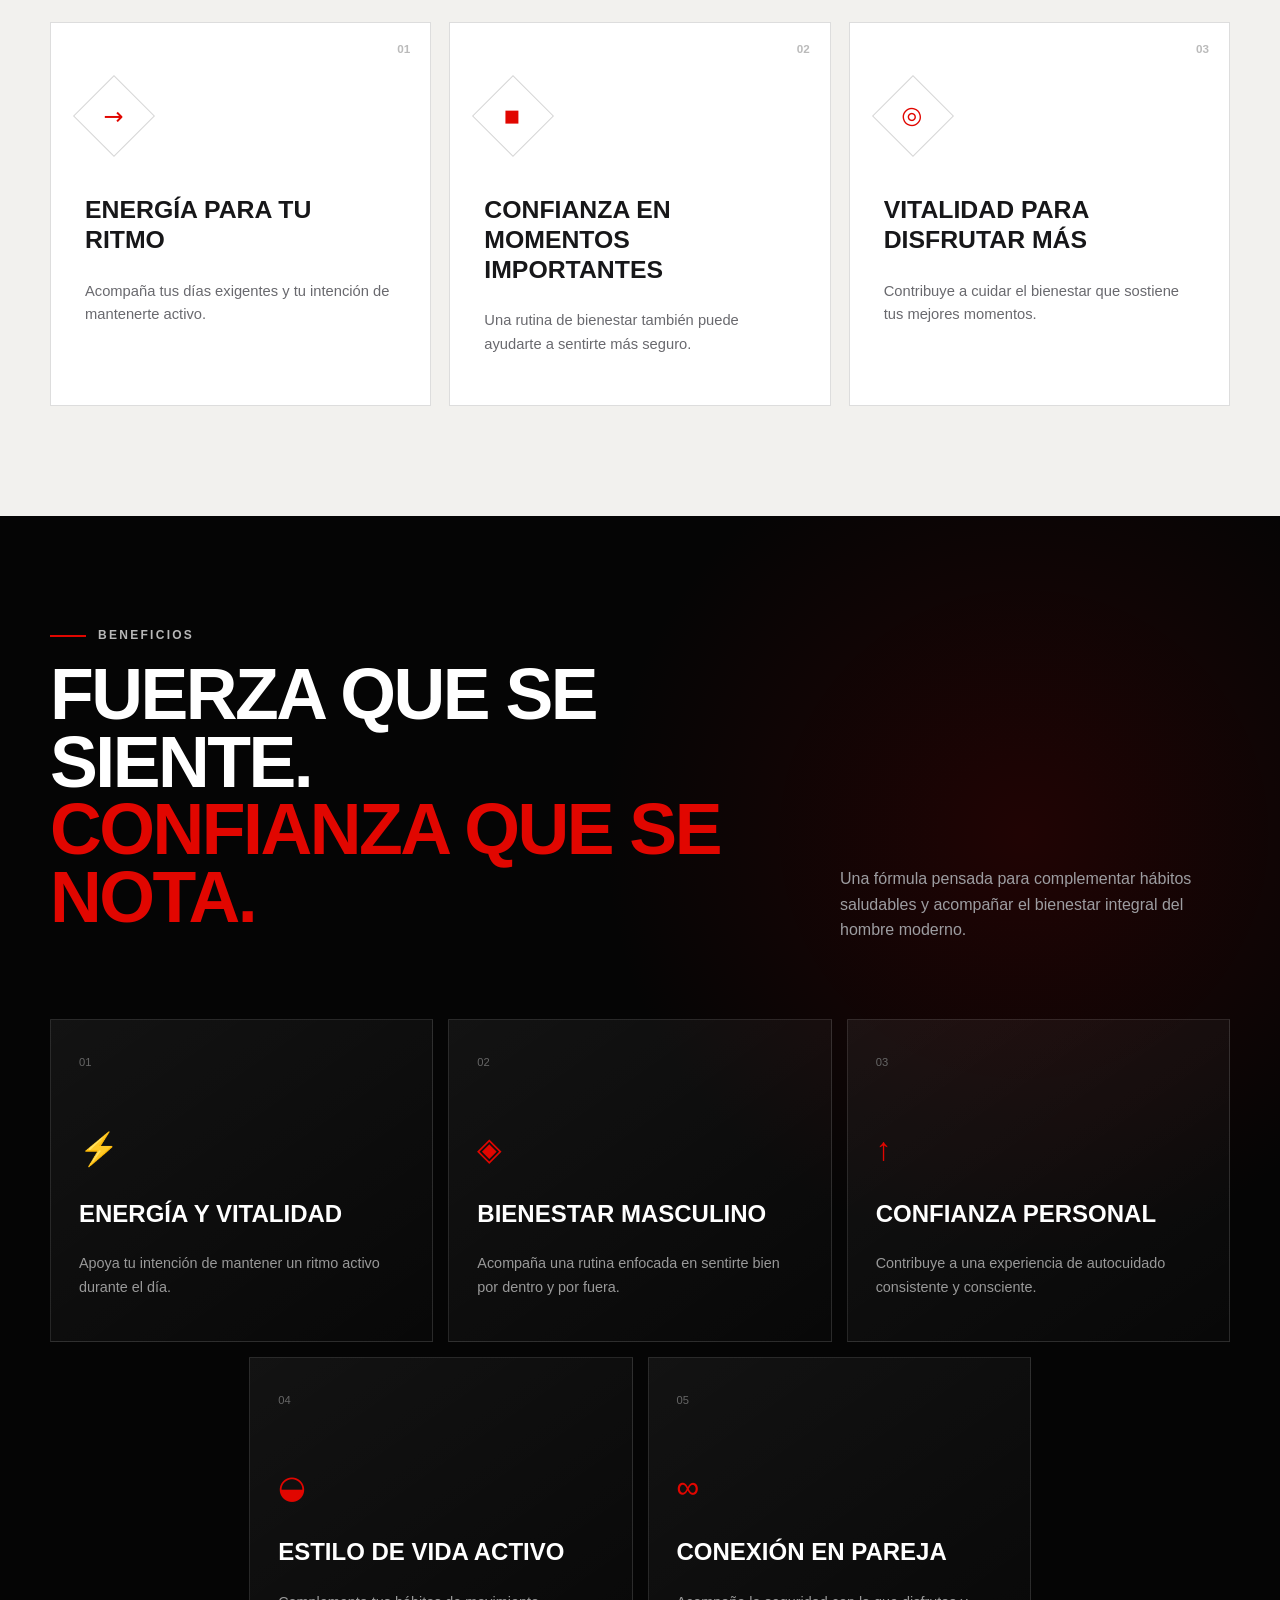
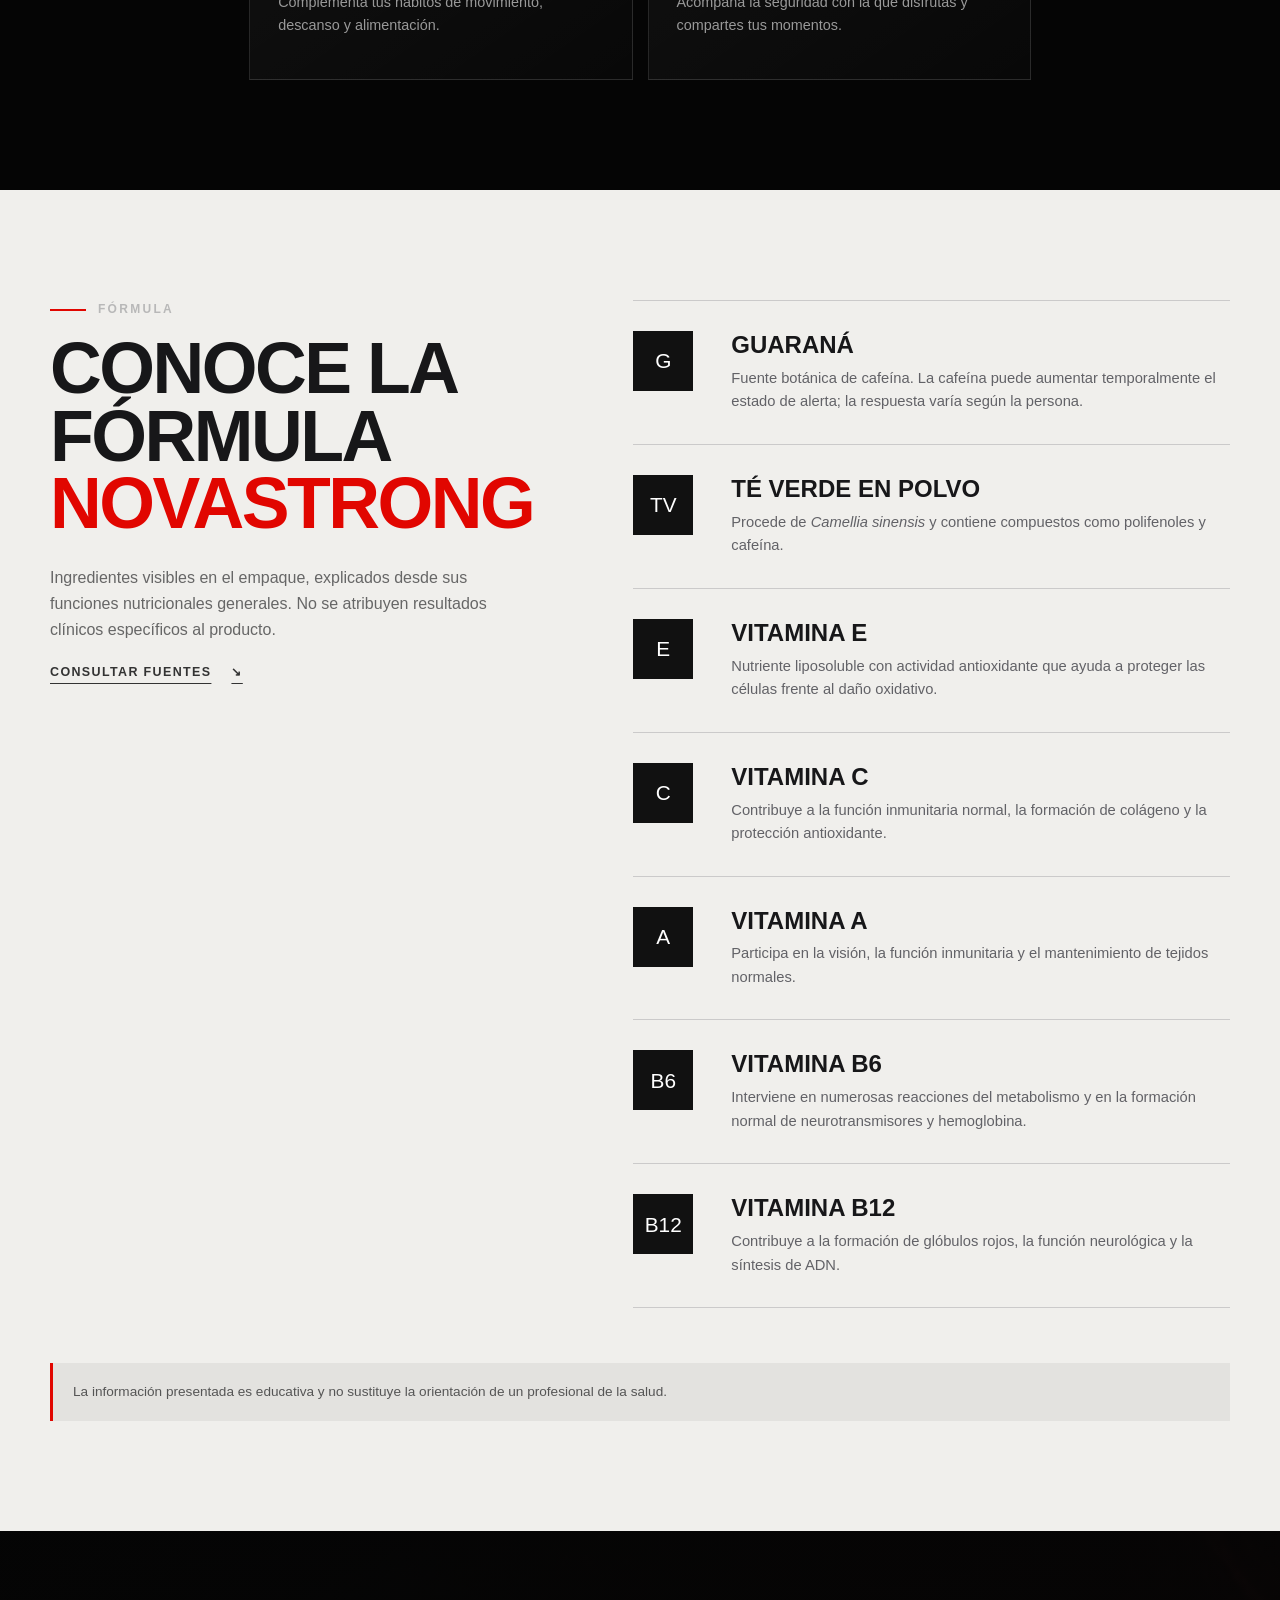
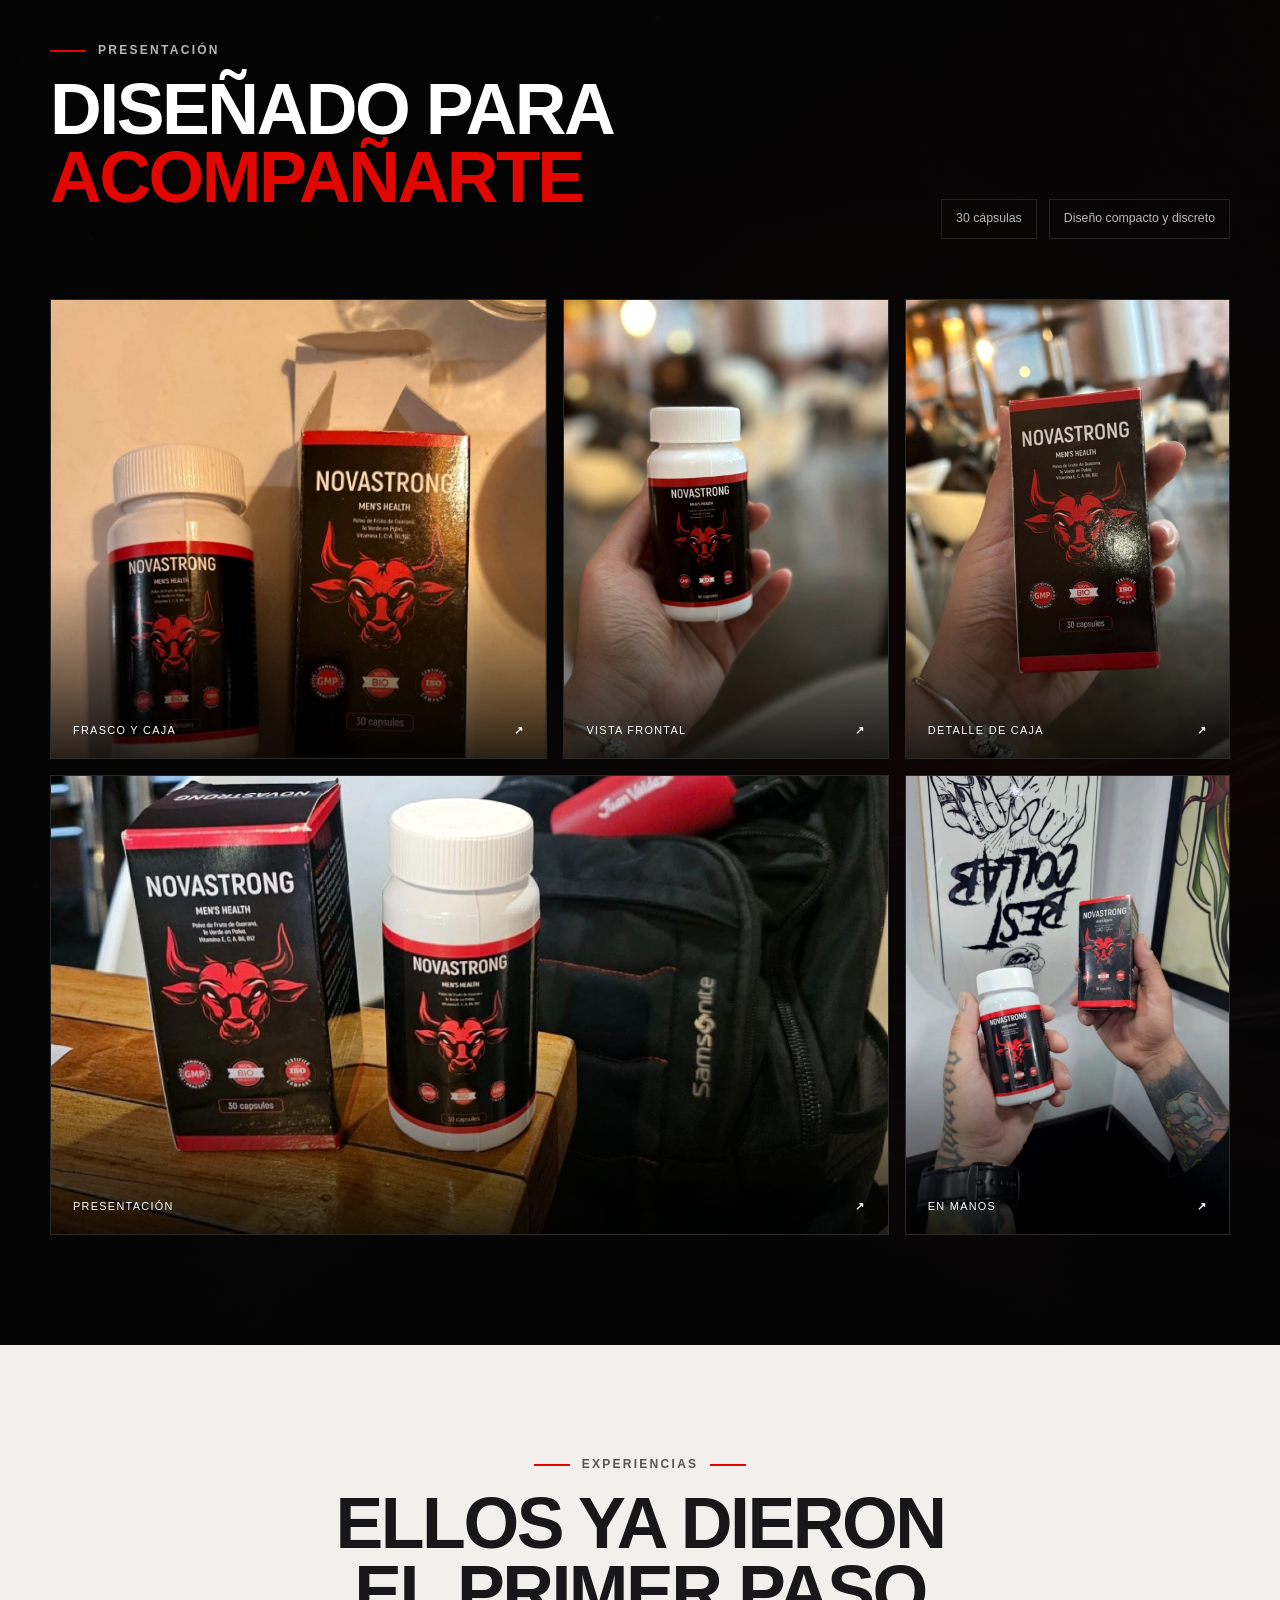
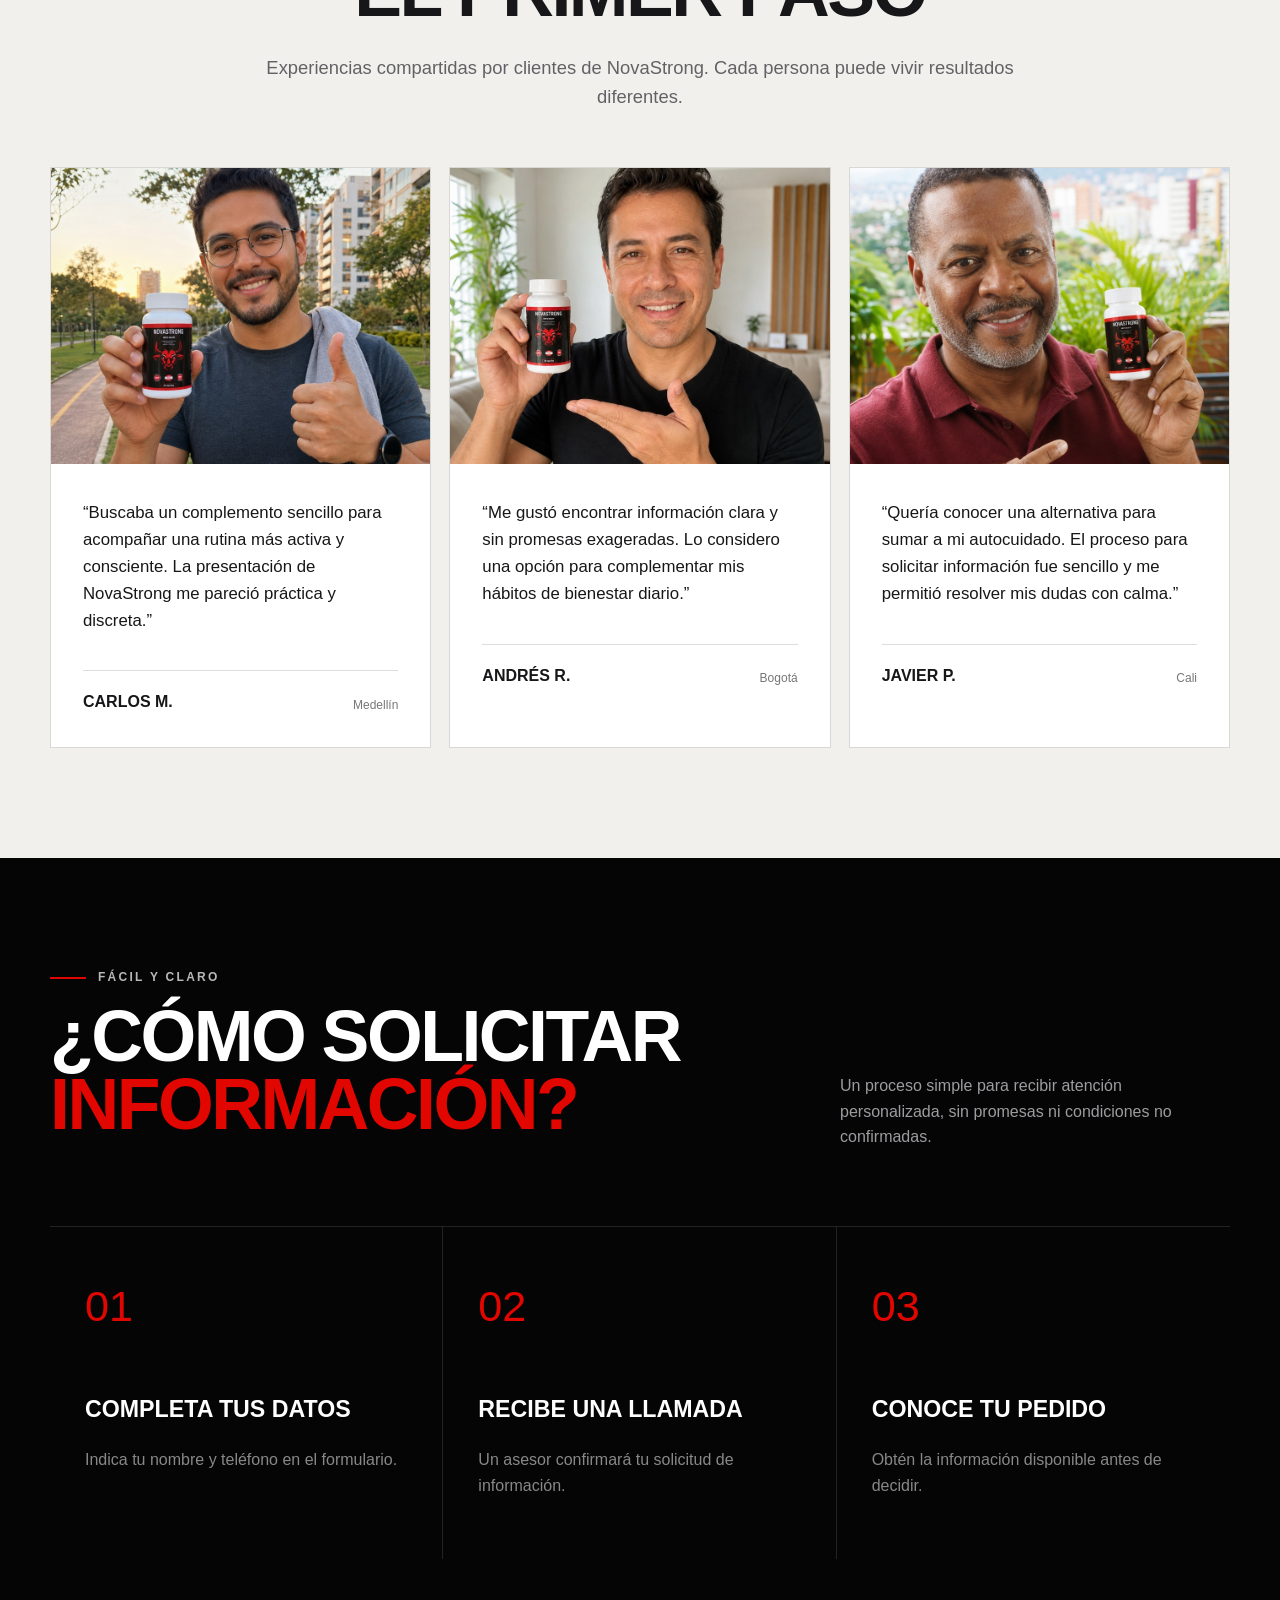
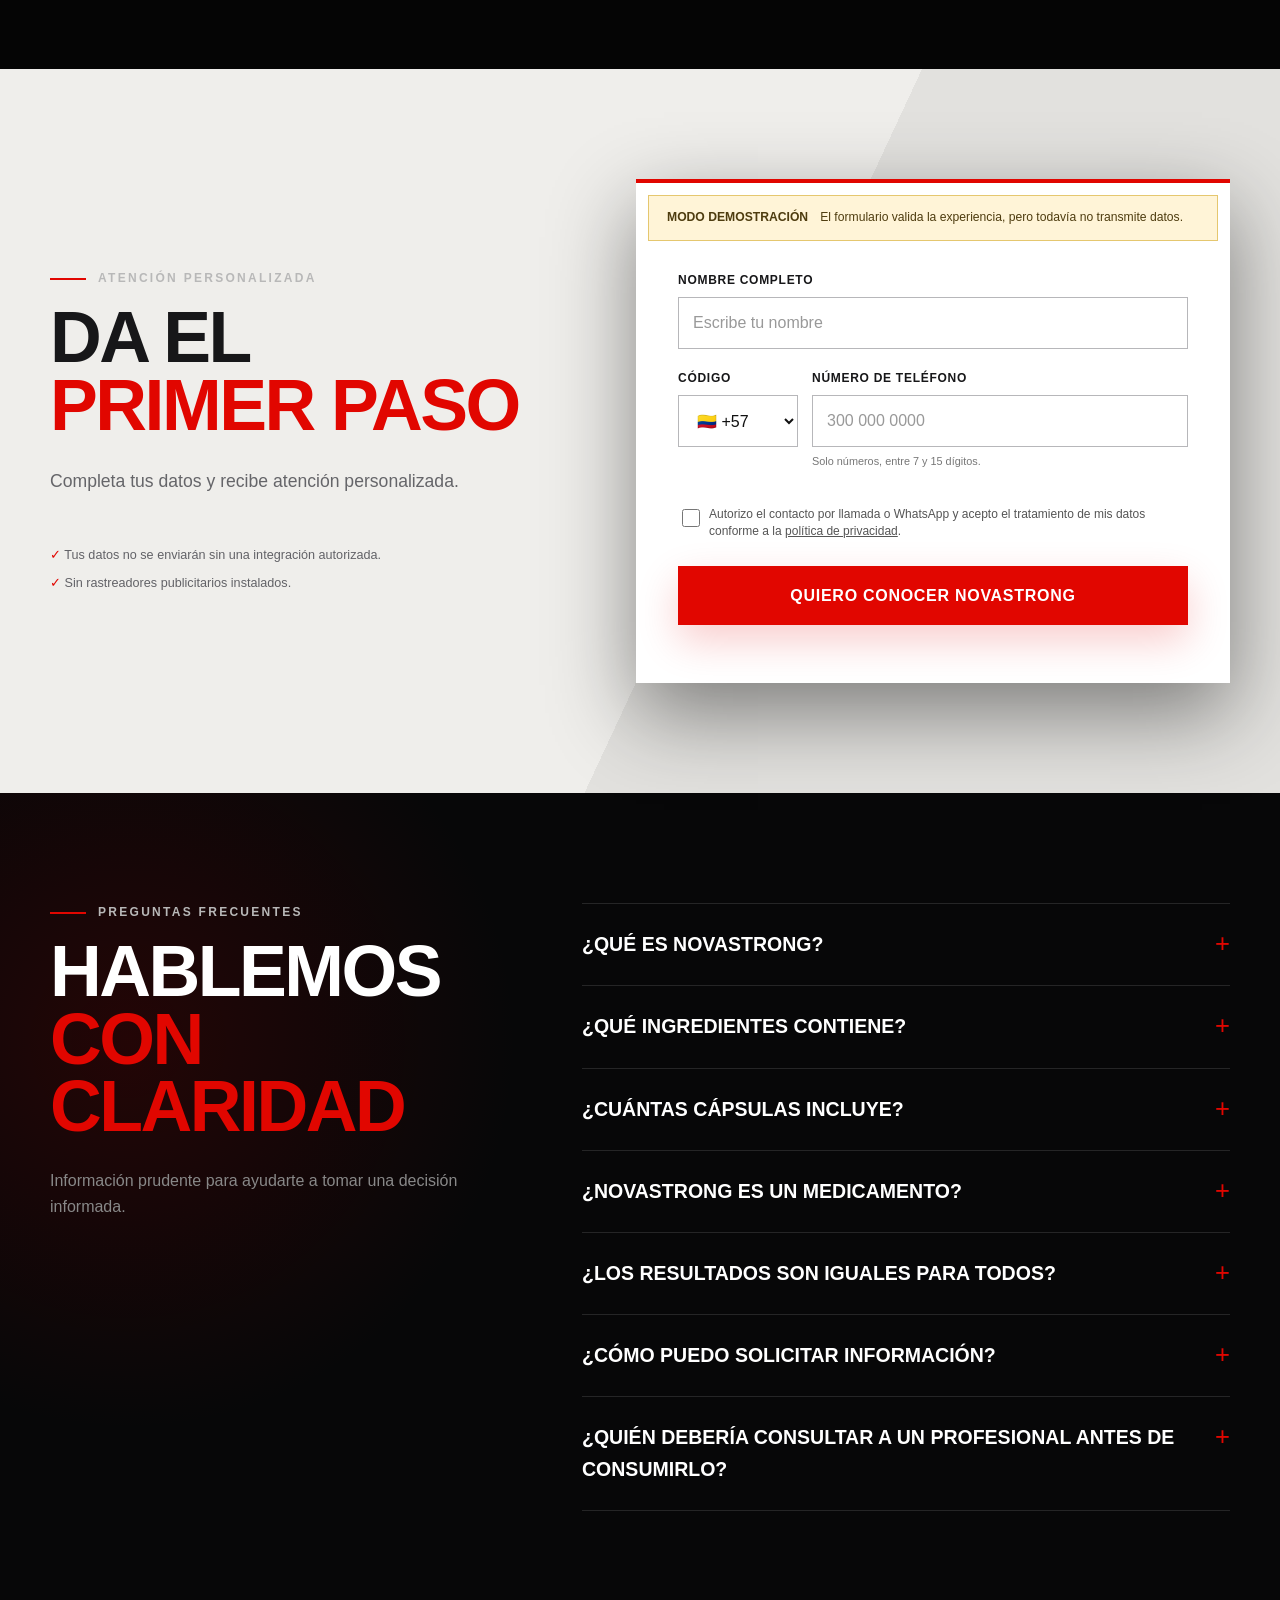
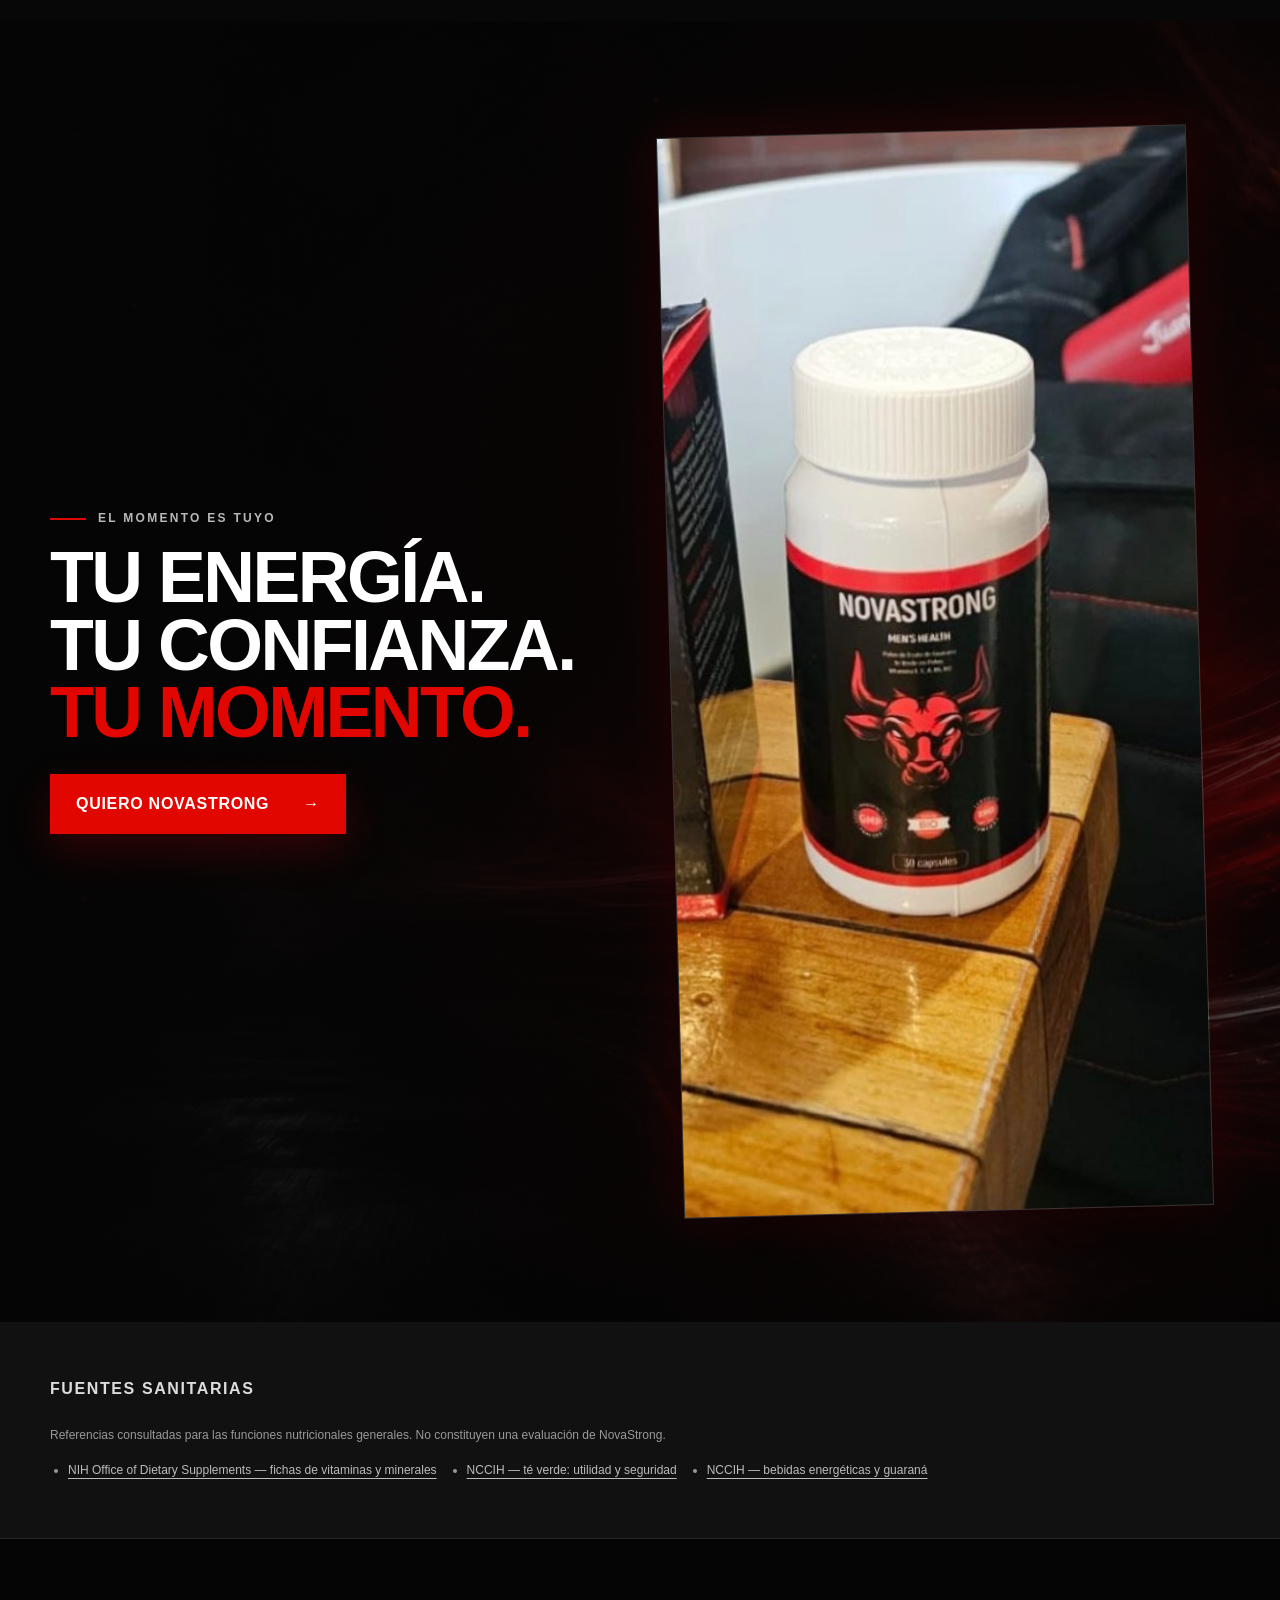
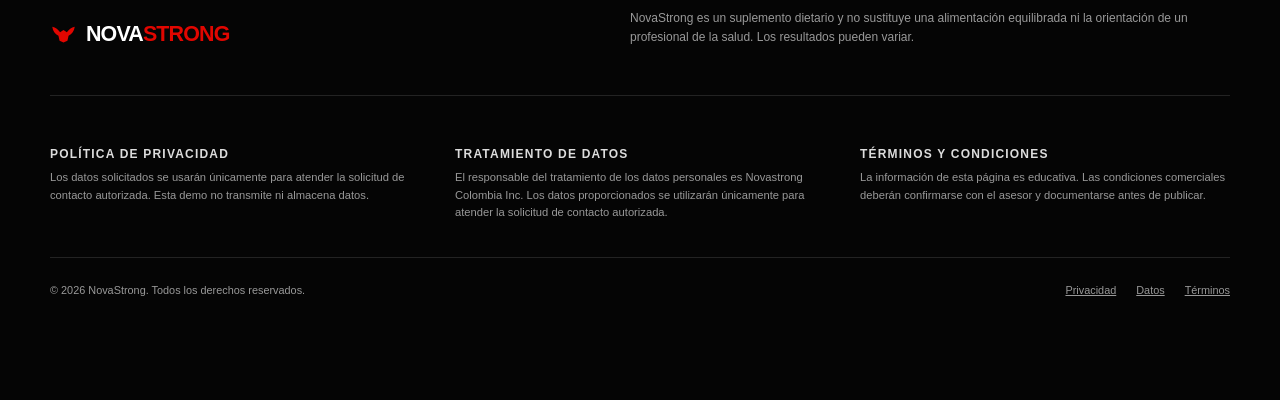
==== commit cae96f6c: "Add data controller information" ====
--- a/index.html
+++ b/index.html
@@ -158,7 +158,7 @@
 
   <footer class="footer">
     <div class="container footer-top"><a class="brand footer-brand" href="#inicio"><svg aria-hidden="true" viewBox="0 0 48 34"><path d="M4 3c6 1 11 5 14 10l6-4 6 4c3-5 8-9 14-10-1 8-5 13-11 16l-2 9-7 3-7-3-2-9C9 16 5 11 4 3Z"/></svg><span>NOVA<strong>STRONG</strong></span></a><p>NovaStrong es un suplemento dietario y no sustituye una alimentación equilibrada ni la orientación de un profesional de la salud. Los resultados pueden variar.</p></div>
-    <div class="container legal-grid"><section id="privacidad"><h2>Política de privacidad</h2><p>Los datos solicitados se usarán únicamente para atender la solicitud de contacto autorizada. Esta demo no transmite ni almacena datos.</p></section><section id="datos"><h2>Tratamiento de datos</h2><p>Antes de publicar, incorpora la identidad del responsable, finalidades, canales para ejercer derechos y tiempos de conservación aplicables.</p></section><section id="terminos"><h2>Términos y condiciones</h2><p>La información de esta página es educativa. Las condiciones comerciales deberán confirmarse con el asesor y documentarse antes de publicar.</p></section></div>
+    <div class="container legal-grid"><section id="privacidad"><h2>Política de privacidad</h2><p>Los datos solicitados se usarán únicamente para atender la solicitud de contacto autorizada. Esta demo no transmite ni almacena datos.</p></section><section id="datos"><h2>Tratamiento de datos</h2><p>El responsable del tratamiento de los datos personales es Novastrong Colombia Inc. Los datos proporcionados se utilizarán únicamente para atender la solicitud de contacto autorizada.</p></section><section id="terminos"><h2>Términos y condiciones</h2><p>La información de esta página es educativa. Las condiciones comerciales deberán confirmarse con el asesor y documentarse antes de publicar.</p></section></div>
     <div class="container footer-bottom"><span>© <span id="year"></span> NovaStrong. Todos los derechos reservados.</span><nav aria-label="Enlaces legales"><a href="#privacidad">Privacidad</a><a href="#datos">Datos</a><a href="#terminos">Términos</a></nav></div>
   </footer>
 
--- a/styles.css
+++ b/styles.css
@@ -4,4 +4,8 @@
 .problem{background:#f2f1ee}.card-grid{display:grid;gap:18px}.three{grid-template-columns:repeat(3,1fr)}.identification-cards{margin-top:60px}.card{position:relative;min-height:300px;padding:34px;background:#fff;border:1px solid #ddd;overflow:hidden}.card:hover{border-color:#aaa}.card-number{position:absolute;right:20px;top:17px;color:#bbb;font-size:.73rem;font-weight:800}.line-icon{width:58px;height:58px;display:grid;place-items:center;margin:30px 0 50px;border:1px solid #d7d7d7;color:var(--red);font-size:1.5rem;transform:rotate(45deg)}.line-icon+ h3{font-family:var(--display);font-size:1.55rem;text-transform:uppercase}.card p{color:#69696e;font-size:.92rem}.split-heading{display:flex;align-items:flex-end;justify-content:space-between;gap:40px;margin-bottom:60px}.split-heading>p{max-width:390px;color:#9d9da1}.benefits{background:radial-gradient(circle at 80% 25%,rgba(120,0,0,.24),transparent 30%),#050505}.benefits-grid{display:grid;grid-template-columns:repeat(6,1fr);gap:15px}.benefit-card{grid-column:span 2;min-height:310px;padding:28px;border:1px solid var(--border);background:linear-gradient(145deg,rgba(255,255,255,.055),rgba(255,255,255,.01));transition:border-color .2s,transform .2s}.benefit-card:nth-child(4){grid-column:2/span 2}.benefit-card:hover{border-color:rgba(225,6,0,.7);transform:translateY(-5px)}.benefit-card>span{color:#666;font-size:.7rem}.benefit-icon{font-size:2rem;color:var(--red);margin:50px 0 25px}.benefit-card h3{font-family:var(--display);font-size:1.5rem;text-transform:uppercase}.benefit-card p{color:#999;font-size:.9rem}.formula{background:#f0efec}.formula-layout{display:grid;grid-template-columns:.82fr 1.18fr;gap:100px;align-items:start}.formula-sticky{position:sticky;top:120px}.formula-sticky>p:not(.eyebrow){color:#666;max-width:440px}.ingredient-list{border-top:1px solid #cbcaca}.ingredient{display:grid;grid-template-columns:74px 1fr;gap:24px;padding:30px 0;border-bottom:1px solid #cbcaca}.ingredient-letter{width:60px;height:60px;display:grid;place-items:center;background:#111;color:#fff;font-family:var(--display);font-size:1.3rem}.ingredient h3{font-family:var(--display);font-size:1.5rem;text-transform:uppercase;margin-bottom:7px}.ingredient p{color:#626267;font-size:.92rem;margin:0}.health-note{margin:55px 0 0;padding:18px 20px;border-left:3px solid var(--red);background:#e3e2df;color:#555;font-size:.85rem}.product-gallery{background:linear-gradient(rgba(5,5,5,.92),rgba(5,5,5,.98)),url("assets/novastrong-energy-bg.jpg") center/cover}.product-facts{display:flex;gap:12px;flex-wrap:wrap}.product-facts span{border:1px solid var(--border);padding:9px 14px;color:#bbb;font-size:.77rem}.gallery-track{display:grid;grid-template-columns:1.3fr .85fr .85fr;gap:16px}.gallery-item{position:relative;min-width:0;height:460px;padding:0;background:#0d0d0e;border:1px solid var(--border);color:#fff;overflow:hidden;cursor:zoom-in}.gallery-item:hover .gallery-art{transform:scale(1.035)}.gallery-art{height:100%;display:flex;align-items:center;justify-content:center;transition:transform .35s;background:radial-gradient(circle,rgba(225,6,0,.38),transparent 55%)}.mini-box,.mini-bottle{position:relative;display:flex;flex-direction:column;align-items:center;justify-content:center;font-family:var(--display);font-weight:900;filter:drop-shadow(0 30px 20px rgba(0,0,0,.6))}.mini-box{width:150px;height:280px;background:linear-gradient(110deg,#29292c,#060607 44%,#222);border:1px solid #444;font-size:1.1rem}.mini-box:after{content:"";position:absolute;left:0;right:0;bottom:52px;height:52px;background:linear-gradient(160deg,#850000,#e10600);clip-path:polygon(0 20%,100% 0,100% 80%,0 100%)}.mini-box span,.mini-bottle span{color:var(--red)}.mini-box small{position:absolute;bottom:21px;font-size:.4rem;letter-spacing:.12em}.mini-bottle{width:125px;height:235px;margin-left:-25px;margin-bottom:-65px;border-radius:22px 22px 30px 30px;background:linear-gradient(90deg,#080808,#343438 30%,#080808 70%,#2e2e31);font-size:.88rem}.mini-bottle:after{content:"";position:absolute;inset:73px 0 32px;background:linear-gradient(160deg,#19191c 0 49%,#e10600 50% 66%,#f4f4f4 67% 75%,#090909 76%);z-index:-1}.mini-bottle i{position:absolute;left:10px;right:10px;top:-48px;height:55px;background:repeating-linear-gradient(90deg,#111 0 3px,#29292b 3px 6px);border-radius:8px}.set-two .mini-bottle{transform:scale(1.25);margin:30px 0 0}.set-three .mini-box{transform:rotate(-4deg) scale(1.15)}.zoom-label{position:absolute;left:22px;right:22px;bottom:19px;z-index:4;display:flex;justify-content:space-between;text-transform:uppercase;font-size:.68rem;letter-spacing:.12em}.asset-disclaimer{color:#8a8a8d;font-size:.71rem;margin-top:18px}.experiences{background:#f1f0ed}.testimonial-grid{display:grid;grid-template-columns:repeat(3,1fr);gap:18px;margin-top:55px}.testimonial{padding:32px;background:#fff;border:1px solid #d9d8d5}.demo-tag{display:inline-block;padding:5px 8px;background:#eee;color:#555;font-size:.61rem;font-weight:900;text-transform:uppercase;letter-spacing:.1em}.testimonial blockquote{margin:36px 0;font-size:1.05rem}.testimonial footer{display:flex;justify-content:space-between;align-items:flex-end;border-top:1px solid #ddd;padding-top:18px}.testimonial footer strong{font-family:var(--display);text-transform:uppercase}.testimonial footer span{font-size:.75rem;color:#777}.steps{display:grid;grid-template-columns:repeat(3,1fr);list-style:none;margin:0;padding:0;border-top:1px solid var(--border)}.steps li{padding:45px 35px;border-right:1px solid var(--border)}.steps li:last-child{border:0}.steps li>span{display:block;color:var(--red);font-family:var(--display);font-size:2.7rem;margin-bottom:55px}.steps h3{font-family:var(--display);font-size:1.45rem;text-transform:uppercase}.steps p{color:#888}.lead-section{background:linear-gradient(115deg,#efeeeb 0 57%,#e2e1de 57%)}.lead-layout{display:grid;grid-template-columns:.9fr 1.1fr;gap:100px;align-items:center}.lead-copy>p:not(.eyebrow){color:#656569;font-size:1.1rem}.privacy-points{display:grid;gap:8px;margin-top:50px;color:#626267;font-size:.79rem}.privacy-points span::first-letter{color:var(--red)}.form-shell{background:#fff;padding:12px 42px 42px;box-shadow:var(--shadow);border-top:4px solid var(--red)}.demo-banner{display:flex;gap:12px;margin:0 -30px 30px;padding:12px 18px;background:#fff4d7;color:#4e3c0f;border:1px solid #e5c76f;font-size:.76rem}.demo-banner strong{text-transform:uppercase}.field{margin-bottom:20px;flex:1}.field label{display:block;margin-bottom:7px;font-weight:800;font-size:.75rem;text-transform:uppercase;letter-spacing:.06em}.field input,.field select{width:100%;height:52px;border:1px solid #b7b7ba;background:#fff;padding:0 14px;color:#111;border-radius:0}.field input::placeholder{color:#999}.field small{color:#777;font-size:.68rem}.field input[aria-invalid="true"],.checkbox-field input[aria-invalid="true"]{border-color:#a40000}.field-error{min-height:0;margin:5px 0 0;color:#9a0000;font-size:.73rem;font-weight:700}.phone-row{display:flex;gap:14px}.country-field{flex:0 0 120px}.checkbox-field{display:grid;grid-template-columns:20px 1fr;gap:11px;align-items:start;margin:8px 0 0}.checkbox-field input{width:18px;height:18px;accent-color:var(--red)}.checkbox-field label{font-size:.75rem;color:#555;line-height:1.45}.submit-button{width:100%;margin-top:20px}.submit-button[disabled]{opacity:.65;cursor:wait}.spinner{display:none;width:18px;height:18px;border:2px solid rgba(255,255,255,.45);border-top-color:#fff;border-radius:50%;animation:spin .8s linear infinite}.submit-button.is-loading .spinner{display:block}.form-status{margin:16px 0 0;padding:0;font-weight:700;font-size:.82rem}.form-status.success{padding:12px;background:#e9f7ed;color:#185b2e;border-left:3px solid #228342}.form-status.error{padding:12px;background:#fff0f0;color:#830000;border-left:3px solid #a40000}.honeypot{position:absolute;left:-9999px}.faq{background:radial-gradient(circle at 10% 30%,rgba(120,0,0,.25),transparent 30%),#070708}.faq-layout{display:grid;grid-template-columns:.8fr 1.2fr;gap:100px}.faq-heading{position:sticky;top:120px;align-self:start}.faq-heading>p:not(.eyebrow){color:#888}.accordion{border-top:1px solid var(--border)}details{border-bottom:1px solid var(--border)}summary{display:flex;justify-content:space-between;gap:20px;padding:25px 0;cursor:pointer;list-style:none;font-family:var(--display);font-size:1.22rem;font-weight:800;text-transform:uppercase}summary::-webkit-details-marker{display:none}summary span{color:var(--red);font:normal 1.6rem Arial;transition:transform .2s}details[open] summary span{transform:rotate(45deg)}details p{max-width:650px;color:#a6a6aa;padding:0 30px 25px 0;margin:0;font-size:.92rem}.closing{background:linear-gradient(90deg,rgba(5,5,5,.94),rgba(5,5,5,.7)),url("assets/novastrong-energy-bg.jpg") center/cover;padding:110px 0}.closing-inner{display:grid;grid-template-columns:1fr 1fr;align-items:center}.closing-product{display:flex;justify-content:center;align-items:center;transform:scale(1.3)}.sources{background:#111;color:#999;padding:42px 0}.sources h2{font:800 1rem var(--body);letter-spacing:.1em;color:#ddd}.sources p,.sources li{font-size:.75rem}.sources ul{display:flex;flex-wrap:wrap;gap:10px 30px;padding-left:18px}.sources a{color:#bbb;text-underline-offset:4px}.footer{background:#050505;color:#999;padding:70px 0 100px;border-top:1px solid #272729}.footer-top{display:flex;justify-content:space-between;gap:50px;padding-bottom:35px;border-bottom:1px solid var(--border)}.footer-brand{color:#fff}.footer-top>p{max-width:600px;font-size:.75rem}.legal-grid{display:grid;grid-template-columns:repeat(3,1fr);gap:35px;padding:35px 0}.legal-grid h2{font:800 .75rem var(--body);letter-spacing:.1em;color:#ddd;margin-bottom:8px}.legal-grid p{font-size:.7rem;margin:0}.footer-bottom{display:flex;justify-content:space-between;border-top:1px solid var(--border);padding-top:24px;font-size:.68rem}.footer-bottom nav{display:flex;gap:20px}.mobile-cta{display:none}dialog{width:min(720px,calc(100% - 30px));padding:35px;background:#0a0a0b;color:#fff;border:1px solid #555;box-shadow:var(--shadow)}dialog::backdrop{background:rgba(0,0,0,.86);backdrop-filter:blur(8px)}.dialog-close{position:absolute;right:13px;top:8px;background:none;color:#fff;border:0;font-size:2rem;cursor:pointer}.dialog-art{height:420px;display:flex;justify-content:center;align-items:center;background:radial-gradient(circle,rgba(225,6,0,.38),transparent 58%)}dialog h2{font-size:1.4rem}dialog p{color:#aaa;font-size:.8rem}.reveal{opacity:0;transform:translateY(24px);transition:opacity .65s ease,transform .65s ease}.reveal.visible{opacity:1;transform:none}@keyframes spin{to{transform:rotate(360deg)}}
 @media(max-width:900px){.section{padding:85px 0}.nav-links{position:absolute;top:76px;left:0;right:0;display:none;flex-direction:column;align-items:stretch;gap:0;background:#090909;border-bottom:1px solid #333}.nav-links.open{display:flex}.nav-links a{padding:17px 20px;border-top:1px solid var(--border)}.menu-toggle{display:block;margin-left:auto}.site-header .button-small{display:none}.hero{padding-top:125px;min-height:auto}.hero-grid{grid-template-columns:1fr}.hero-copy{padding-bottom:0}.product-stage{height:500px}.hero-stats{margin-top:30px}.three,.testimonial-grid{grid-template-columns:1fr}.card{min-height:auto}.line-icon{margin:20px 0 35px}.benefits-grid{grid-template-columns:1fr 1fr}.benefit-card,.benefit-card:nth-child(4){grid-column:span 1}.formula-layout,.lead-layout,.faq-layout{grid-template-columns:1fr;gap:55px}.formula-sticky,.faq-heading{position:static}.gallery-track{grid-template-columns:1fr 1fr}.gallery-item.wide{grid-column:span 2}.steps li{padding:35px 20px}.lead-section{background:#eeedea}.closing-inner{grid-template-columns:1fr}.closing-product{margin-top:100px}.legal-grid{grid-template-columns:1fr}.mobile-cta{display:block;position:fixed;z-index:90;bottom:0;left:0;right:0;padding:9px 12px max(9px,env(safe-area-inset-bottom));background:rgba(5,5,5,.94);border-top:1px solid #333}.mobile-cta .button{width:100%;min-height:49px}.footer{padding-bottom:115px}}
 @media(max-width:600px){.container{width:min(100% - 28px,1180px)}h1{font-size:3.65rem}.section{padding:72px 0}.hero{background-position:62% center}.hero-copy{background:linear-gradient(90deg,rgba(5,5,5,.87),rgba(5,5,5,.28));margin:0 -14px;padding:0 14px}.hero-lead{font-size:1rem}.check-list{grid-template-columns:1fr}.button-row{align-items:stretch;flex-direction:column;gap:19px}.button-row .text-link{justify-content:center}.product-stage{height:455px;transform:scale(.88);margin:-35px -30px 0}.box{width:200px;height:355px}.bottle{width:170px;height:315px}.hero-stats{grid-template-columns:1fr;margin-top:-20px}.hero-stats div{justify-content:flex-start;padding:8px 20px;border-right:0;border-bottom:1px solid var(--border)}.split-heading{display:block}.split-heading>p{margin-top:25px}.benefits-grid{grid-template-columns:1fr}.benefit-card{min-height:250px}.benefit-icon{margin:32px 0 20px}.formula-layout{gap:35px}.ingredient{grid-template-columns:54px 1fr;gap:15px}.ingredient-letter{width:50px;height:50px}.gallery-track{display:flex;overflow-x:auto;scroll-snap-type:x mandatory;padding-bottom:10px}.gallery-item,.gallery-item.wide{flex:0 0 86%;height:420px;scroll-snap-align:center}.testimonial-grid{display:flex;overflow-x:auto;scroll-snap-type:x mandatory}.testimonial{flex:0 0 88%;scroll-snap-align:center}.steps{grid-template-columns:1fr}.steps li{display:grid;grid-template-columns:55px 1fr;gap:16px;border-right:0;border-bottom:1px solid var(--border)}.steps li>span{margin:0}.lead-layout{gap:40px}.privacy-points{margin-top:30px}.form-shell{padding:10px 20px 28px}.demo-banner{margin:0 -10px 25px;display:block}.demo-banner strong,.demo-banner span{display:block}.phone-row{display:grid;grid-template-columns:105px 1fr;gap:10px}.country-field{min-width:0}.field input,.field select{padding:0 10px}.faq-layout{gap:30px}.closing-product{transform:scale(1);margin-top:95px}.footer-top,.footer-bottom{display:block}.footer-top>p{margin-top:25px}.footer-bottom nav{margin-top:15px}.sources ul{display:block}.dialog-art{height:340px}.dialog-art .mini-box{transform:scale(.88)}.dialog-art .mini-bottle{transform:scale(.88)}}
+
+.testimonial-media{position:relative;margin:-32px -32px 28px;overflow:hidden;background:#e7e5e1;aspect-ratio:1.28}.testimonial-media img{display:block;width:100%;height:100%;object-fit:cover;object-position:center 32%;transition:transform .4s ease}.testimonial:hover .testimonial-media img{transform:scale(1.025)}
+
+@media(prefers-reduced-motion:reduce){.testimonial-media img{transition:none}}
 @media(prefers-reduced-motion:reduce){html{scroll-behavior:auto}*,*:before,*:after{animation-duration:.01ms!important;animation-iteration-count:1!important;transition-duration:.01ms!important}.reveal{opacity:1;transform:none}}
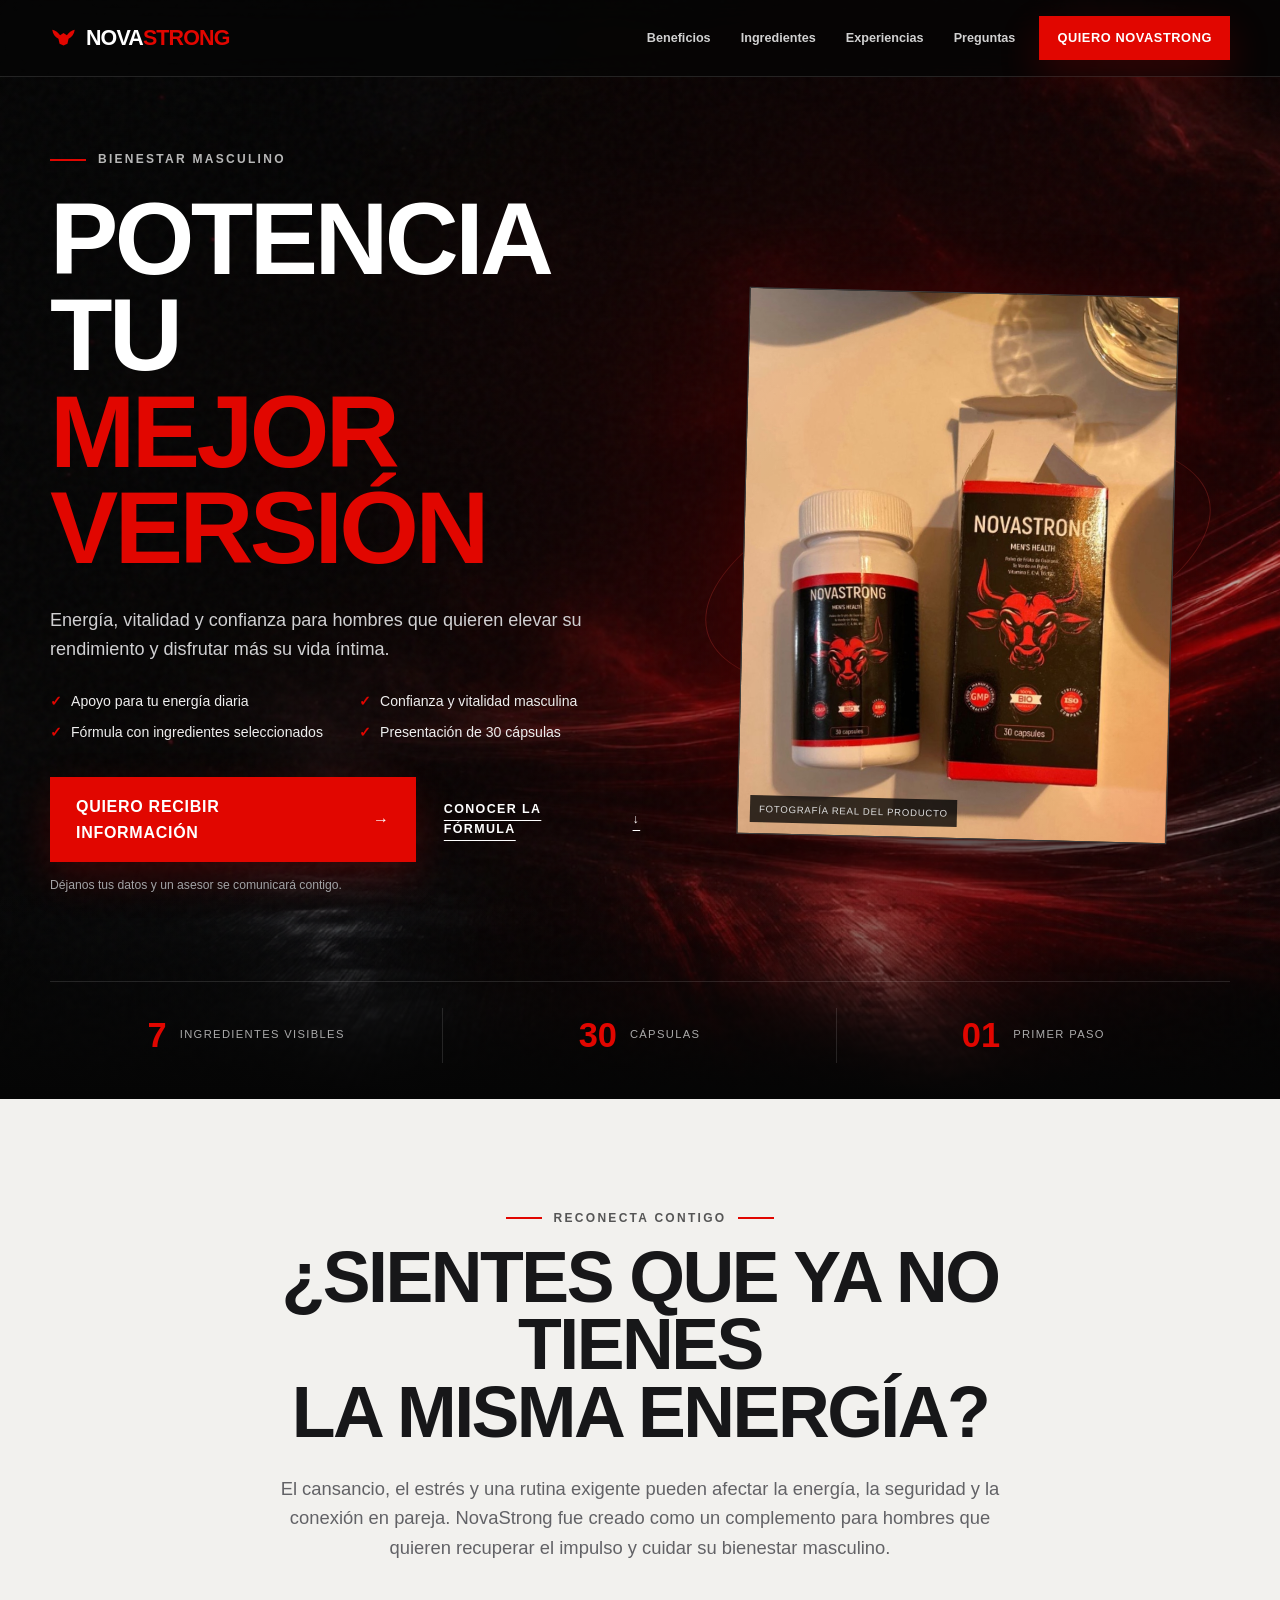
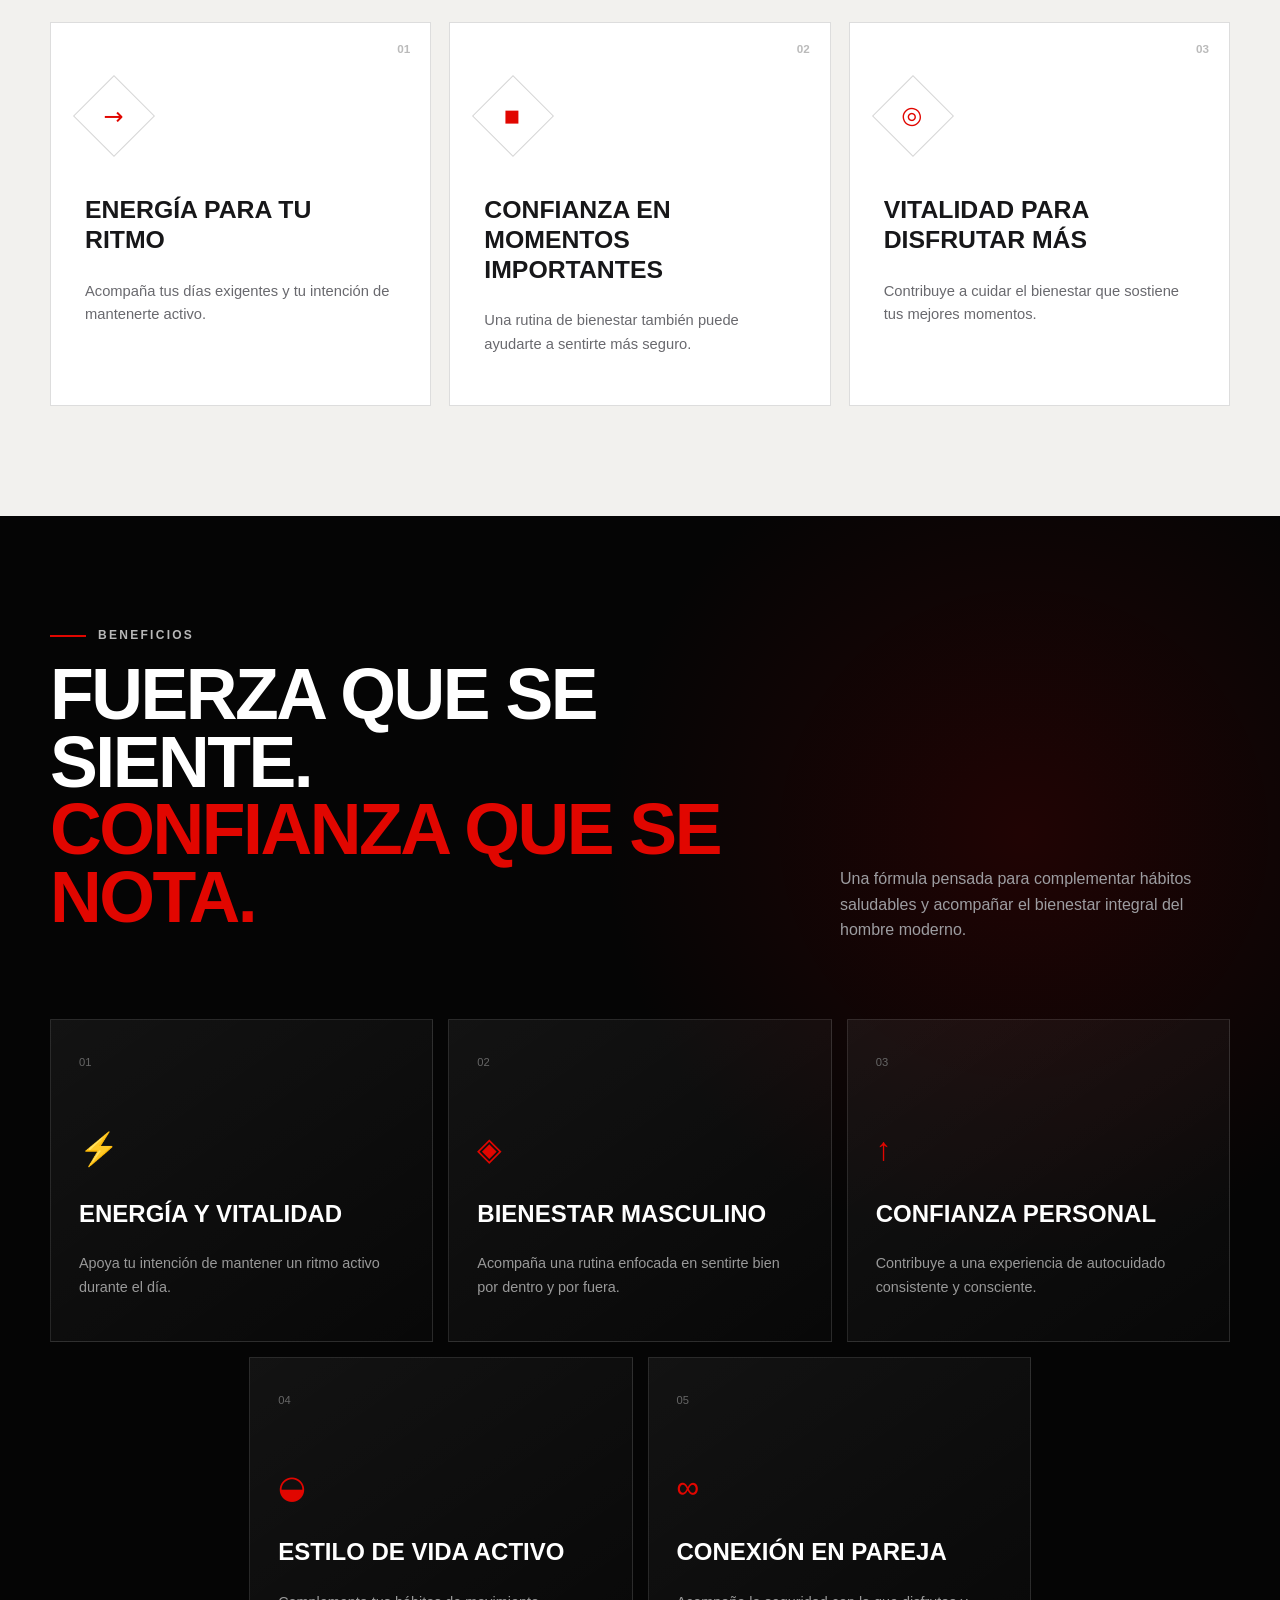
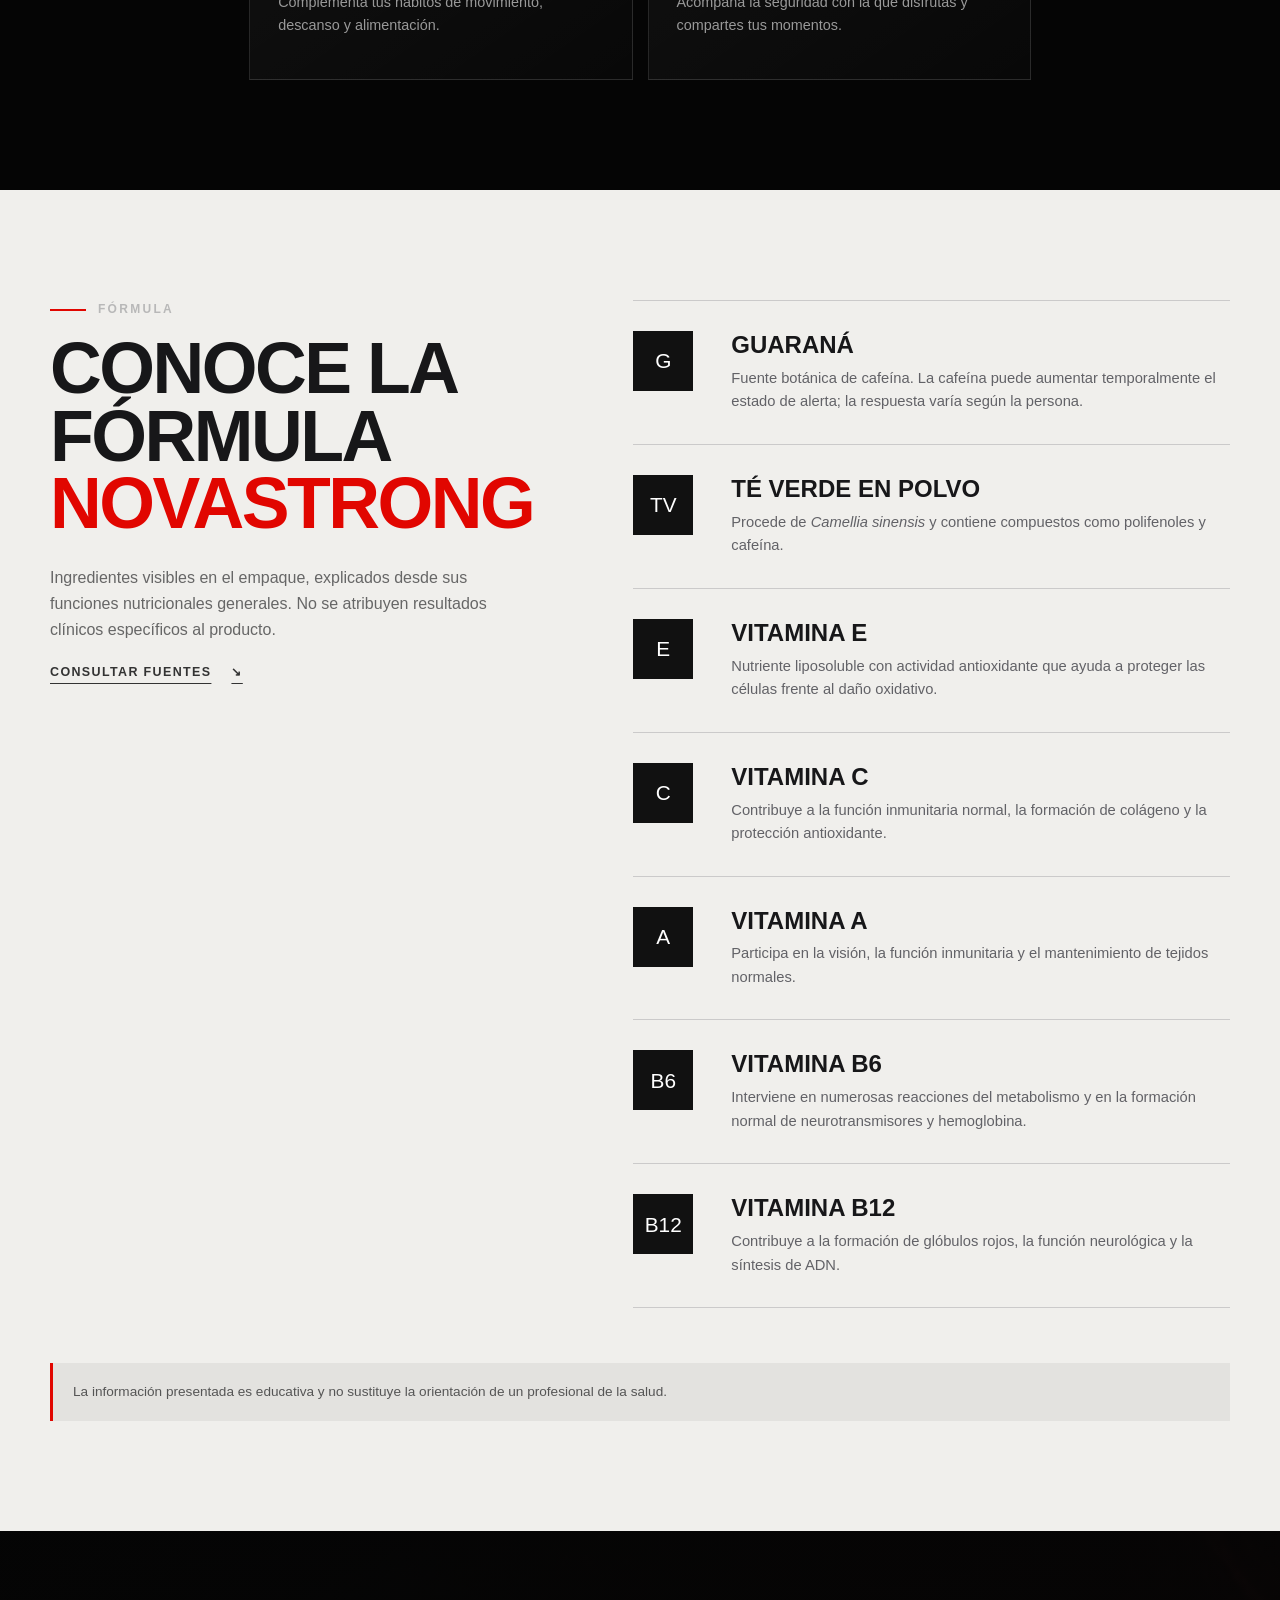
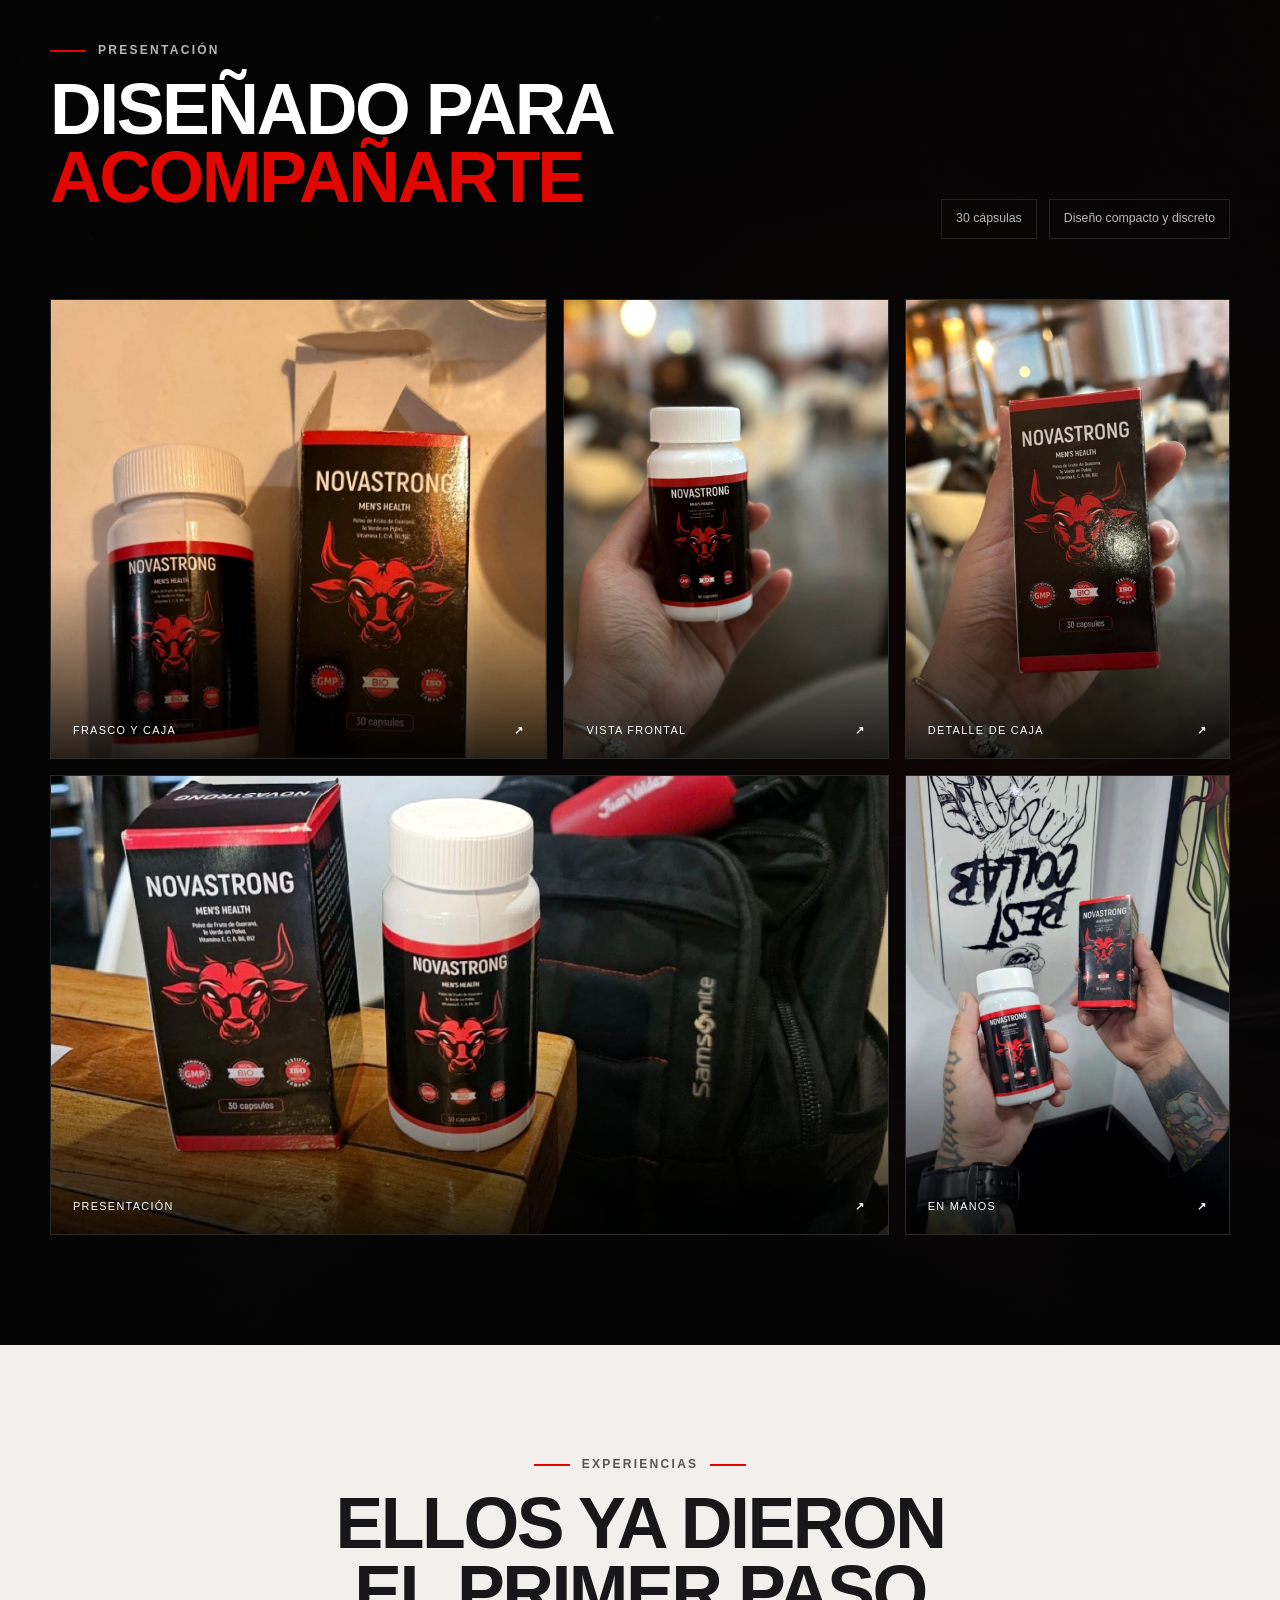
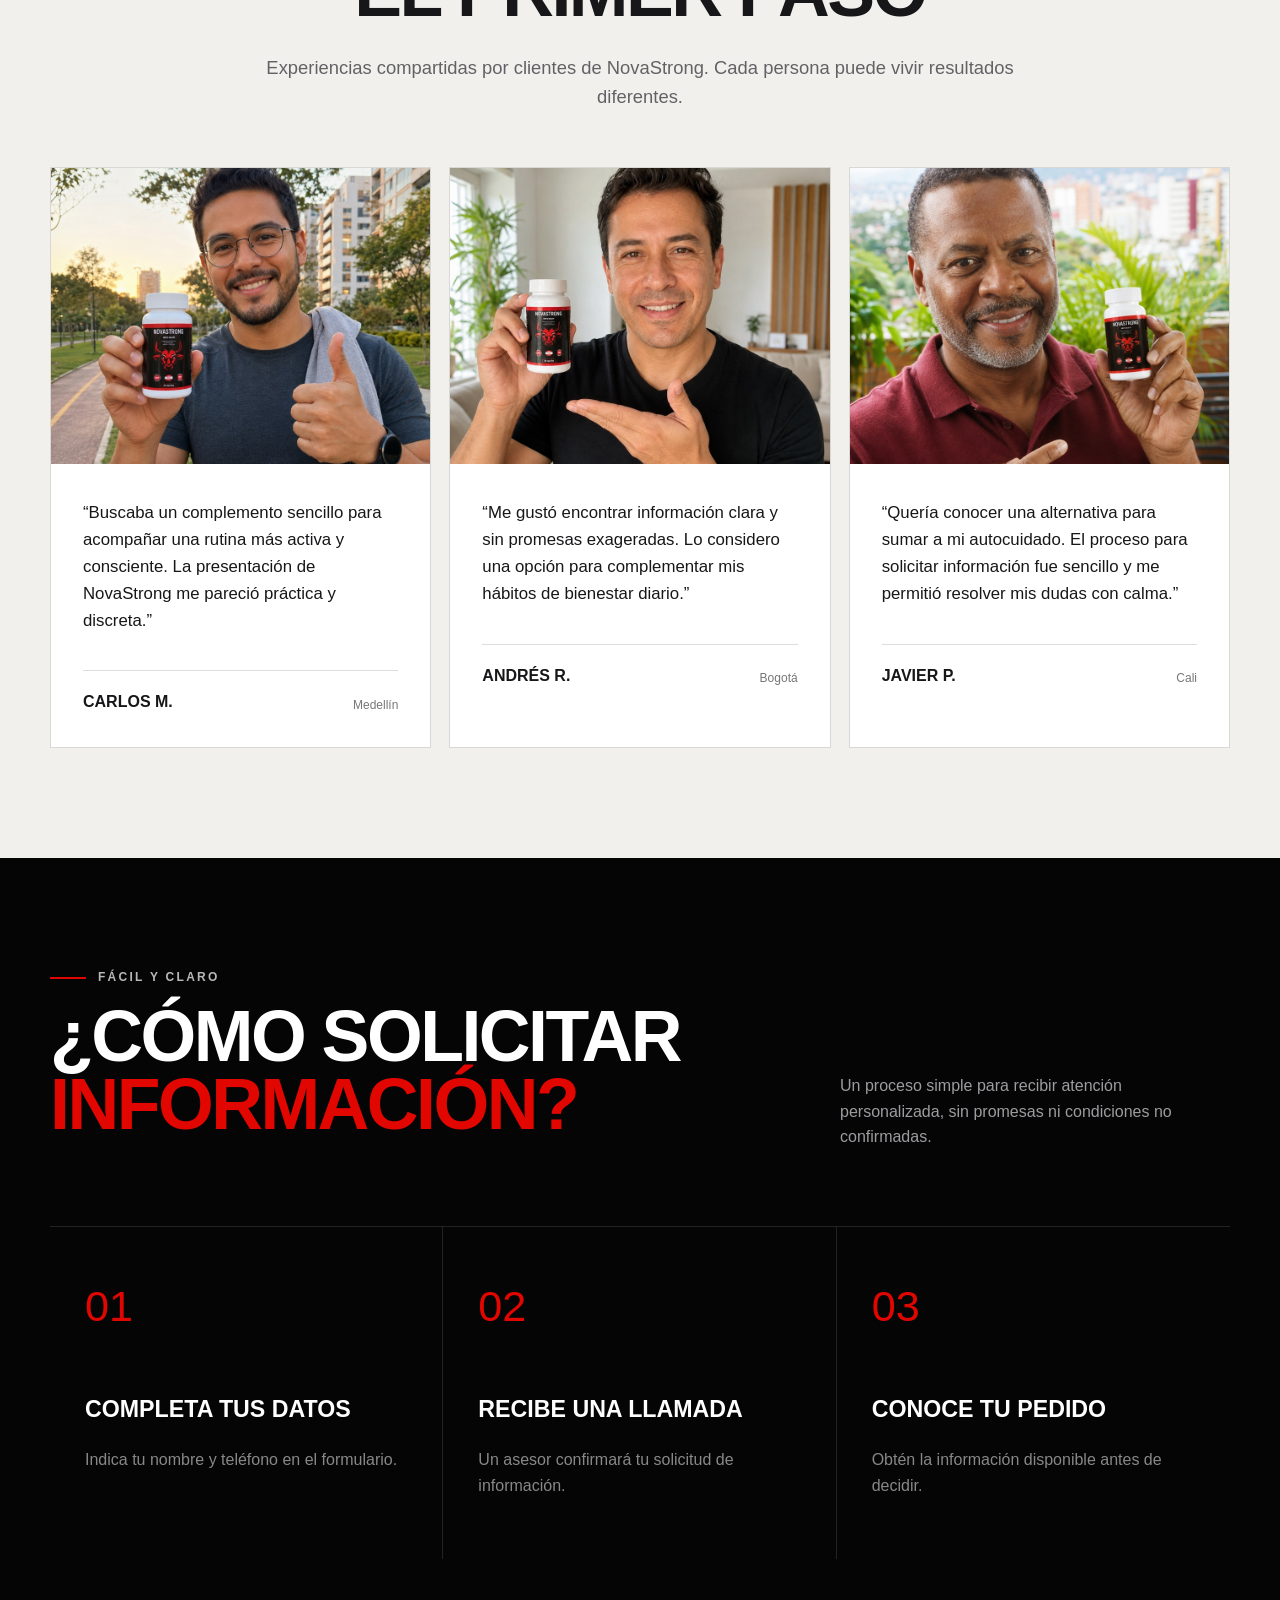
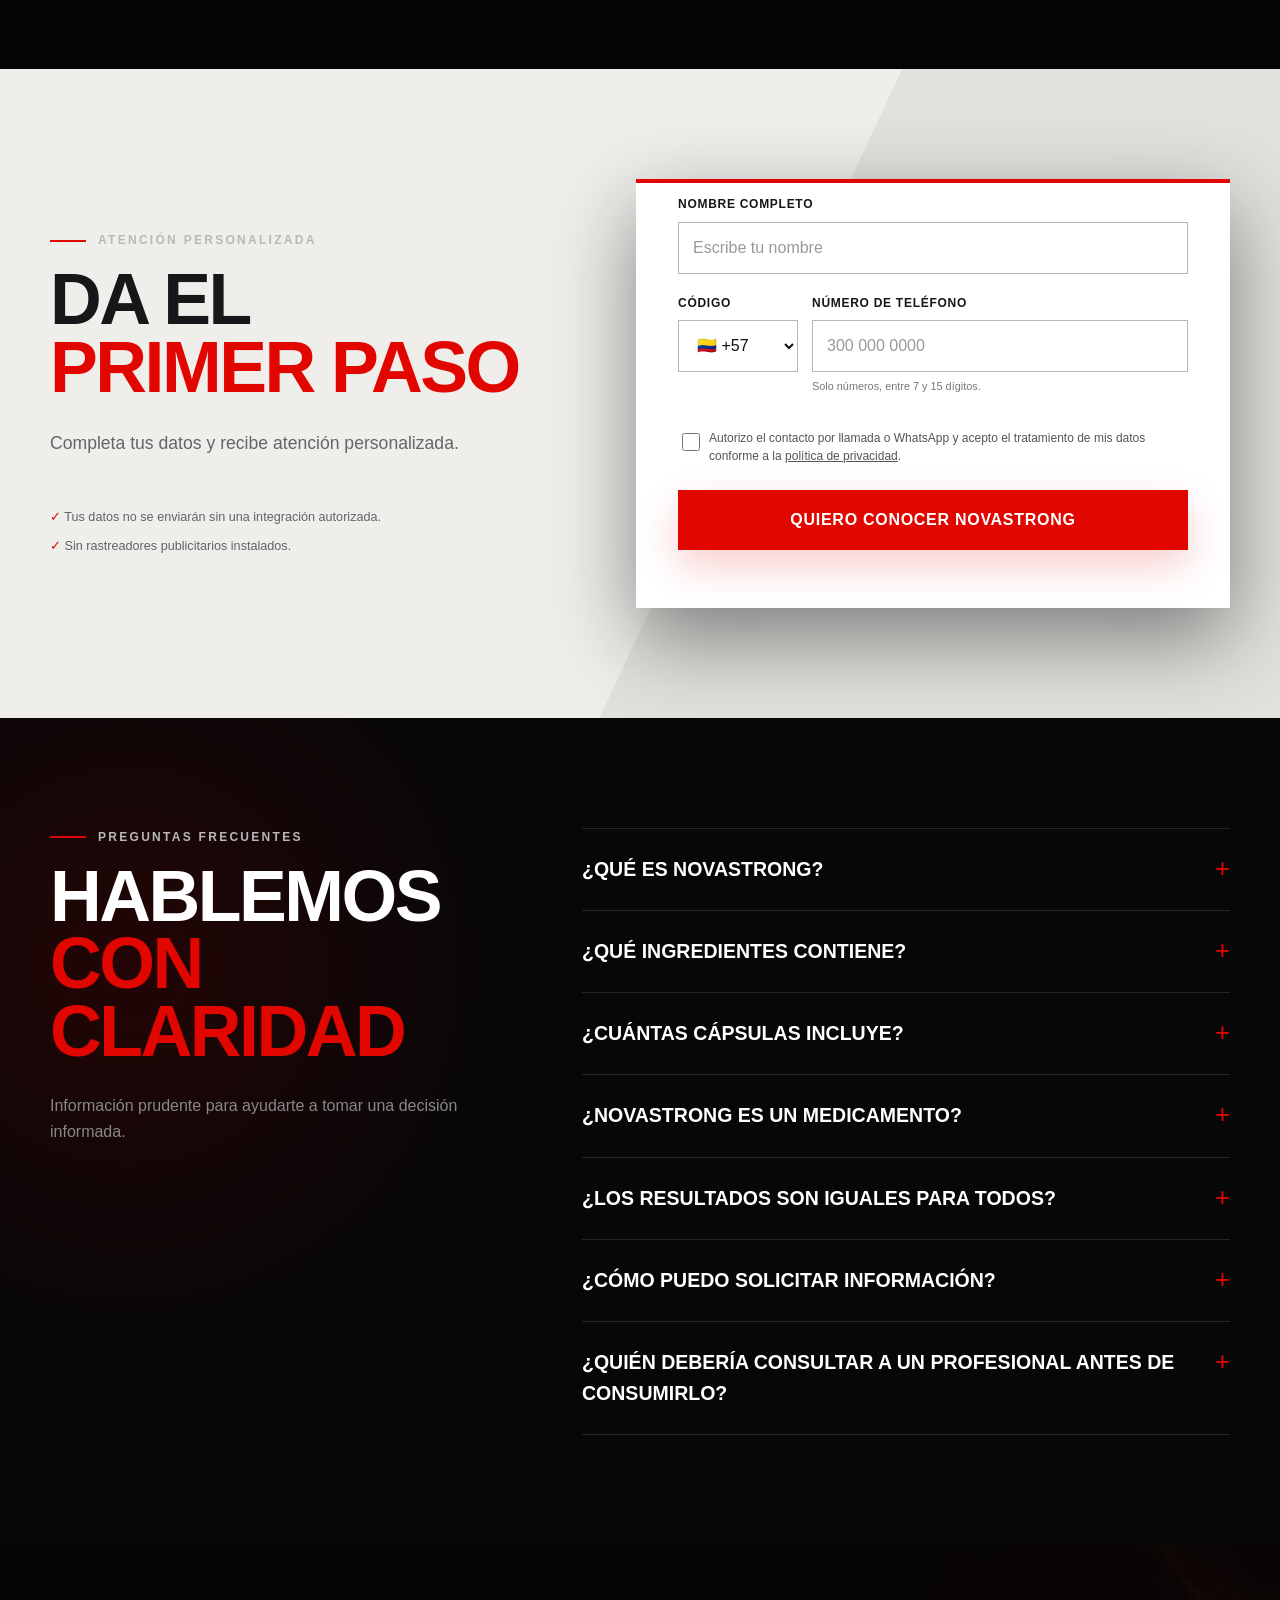
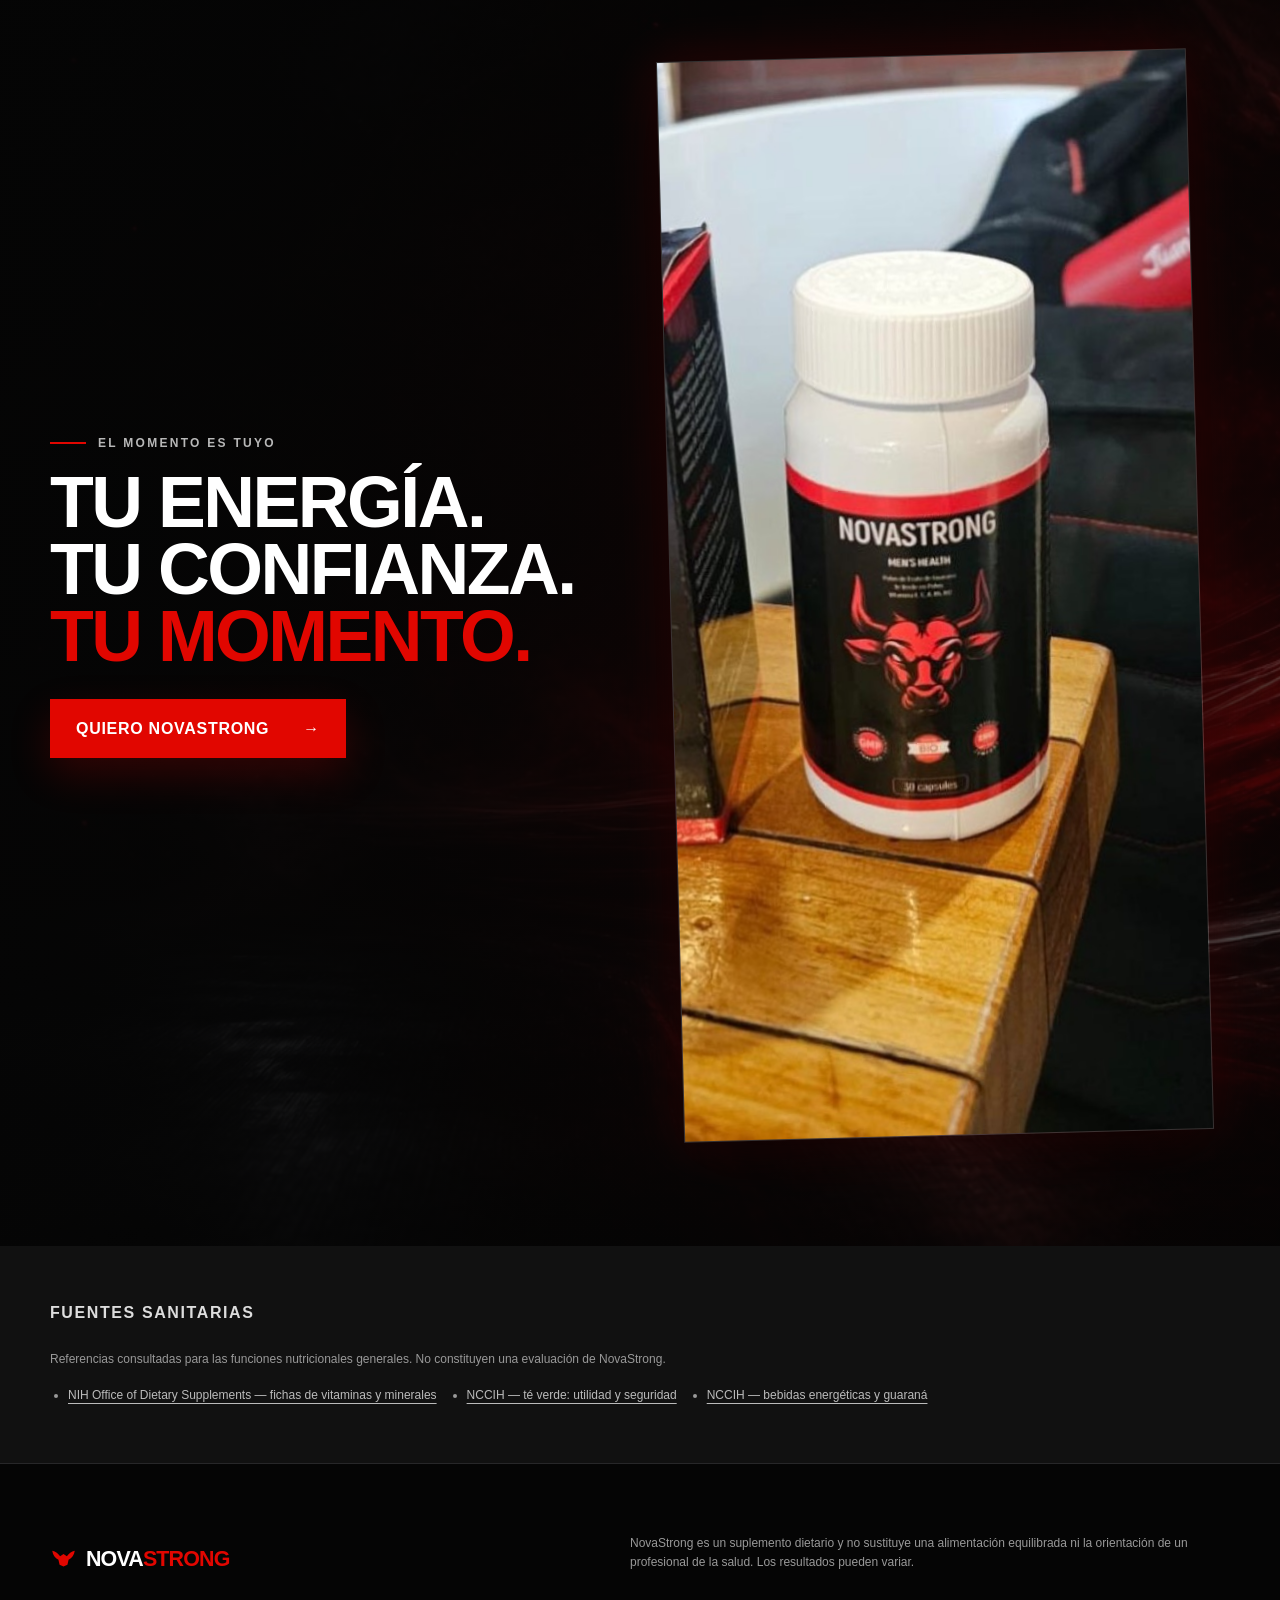
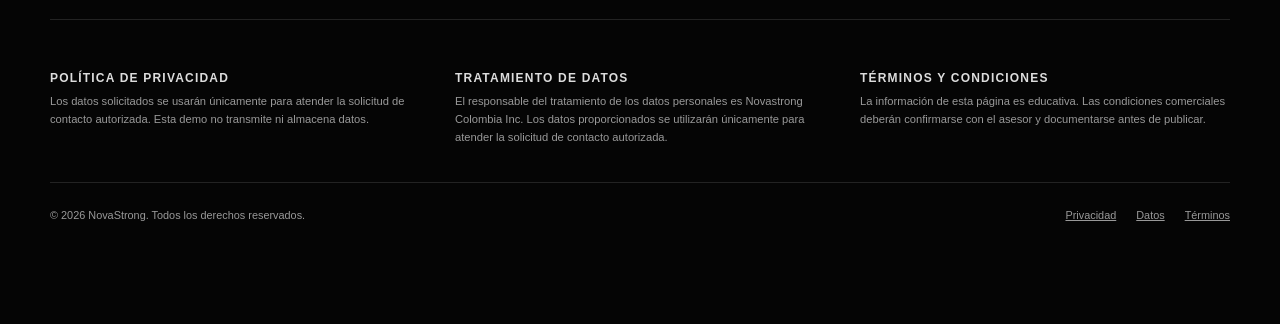
==== commit 97cc4298: "Remove demo banner from lead form" ====
--- a/index.html
+++ b/index.html
@@ -122,7 +122,6 @@
       <div class="container lead-layout">
         <div class="lead-copy reveal"><p class="eyebrow"><span></span> Atención personalizada</p><h2>Da el<br><em>primer paso</em></h2><p>Completa tus datos y recibe atención personalizada.</p><div class="privacy-points"><span>✓ Tus datos no se enviarán sin una integración autorizada.</span><span>✓ Sin rastreadores publicitarios instalados.</span></div></div>
         <div class="form-shell reveal">
-          <div class="demo-banner" role="note"><strong>Modo demostración</strong><span>El formulario valida la experiencia, pero todavía no transmite datos.</span></div>
           <form id="lead-form" novalidate>
             <div class="field"><label for="name">Nombre completo</label><input id="name" name="name" type="text" autocomplete="name" required minlength="3" maxlength="80" placeholder="Escribe tu nombre"><p class="field-error" id="name-error"></p></div>
             <div class="phone-row"><div class="field country-field"><label for="country">Código</label><select id="country" name="country" autocomplete="tel-country-code" required><option value="+57">🇨🇴 +57</option><option value="+52">🇲🇽 +52</option><option value="+51">🇵🇪 +51</option><option value="+593">🇪🇨 +593</option><option value="+1">+1</option><option value="+34">🇪🇸 +34</option></select></div><div class="field"><label for="phone">Número de teléfono</label><input id="phone" name="phone" type="tel" inputmode="tel" autocomplete="tel-national" required maxlength="18" placeholder="300 000 0000" aria-describedby="phone-hint phone-error"><small id="phone-hint">Solo números, entre 7 y 15 dígitos.</small><p class="field-error" id="phone-error"></p></div></div>
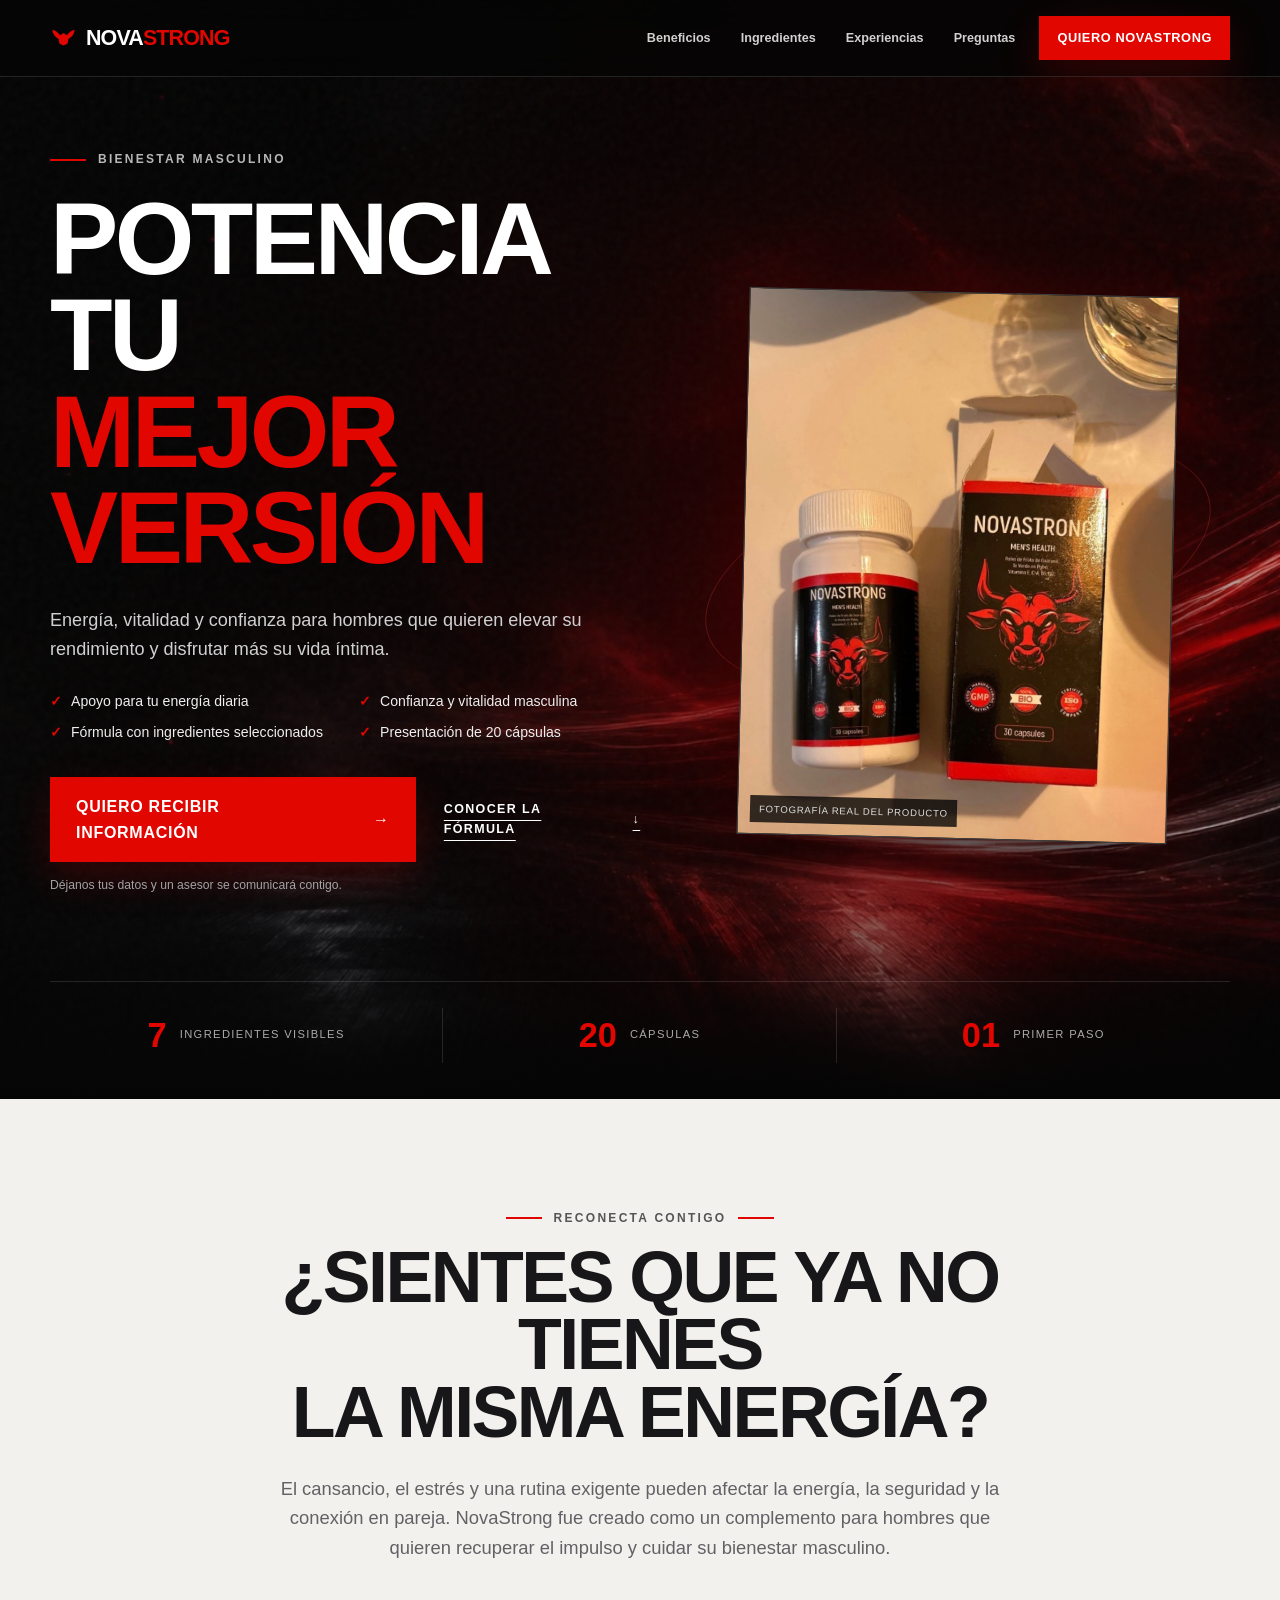
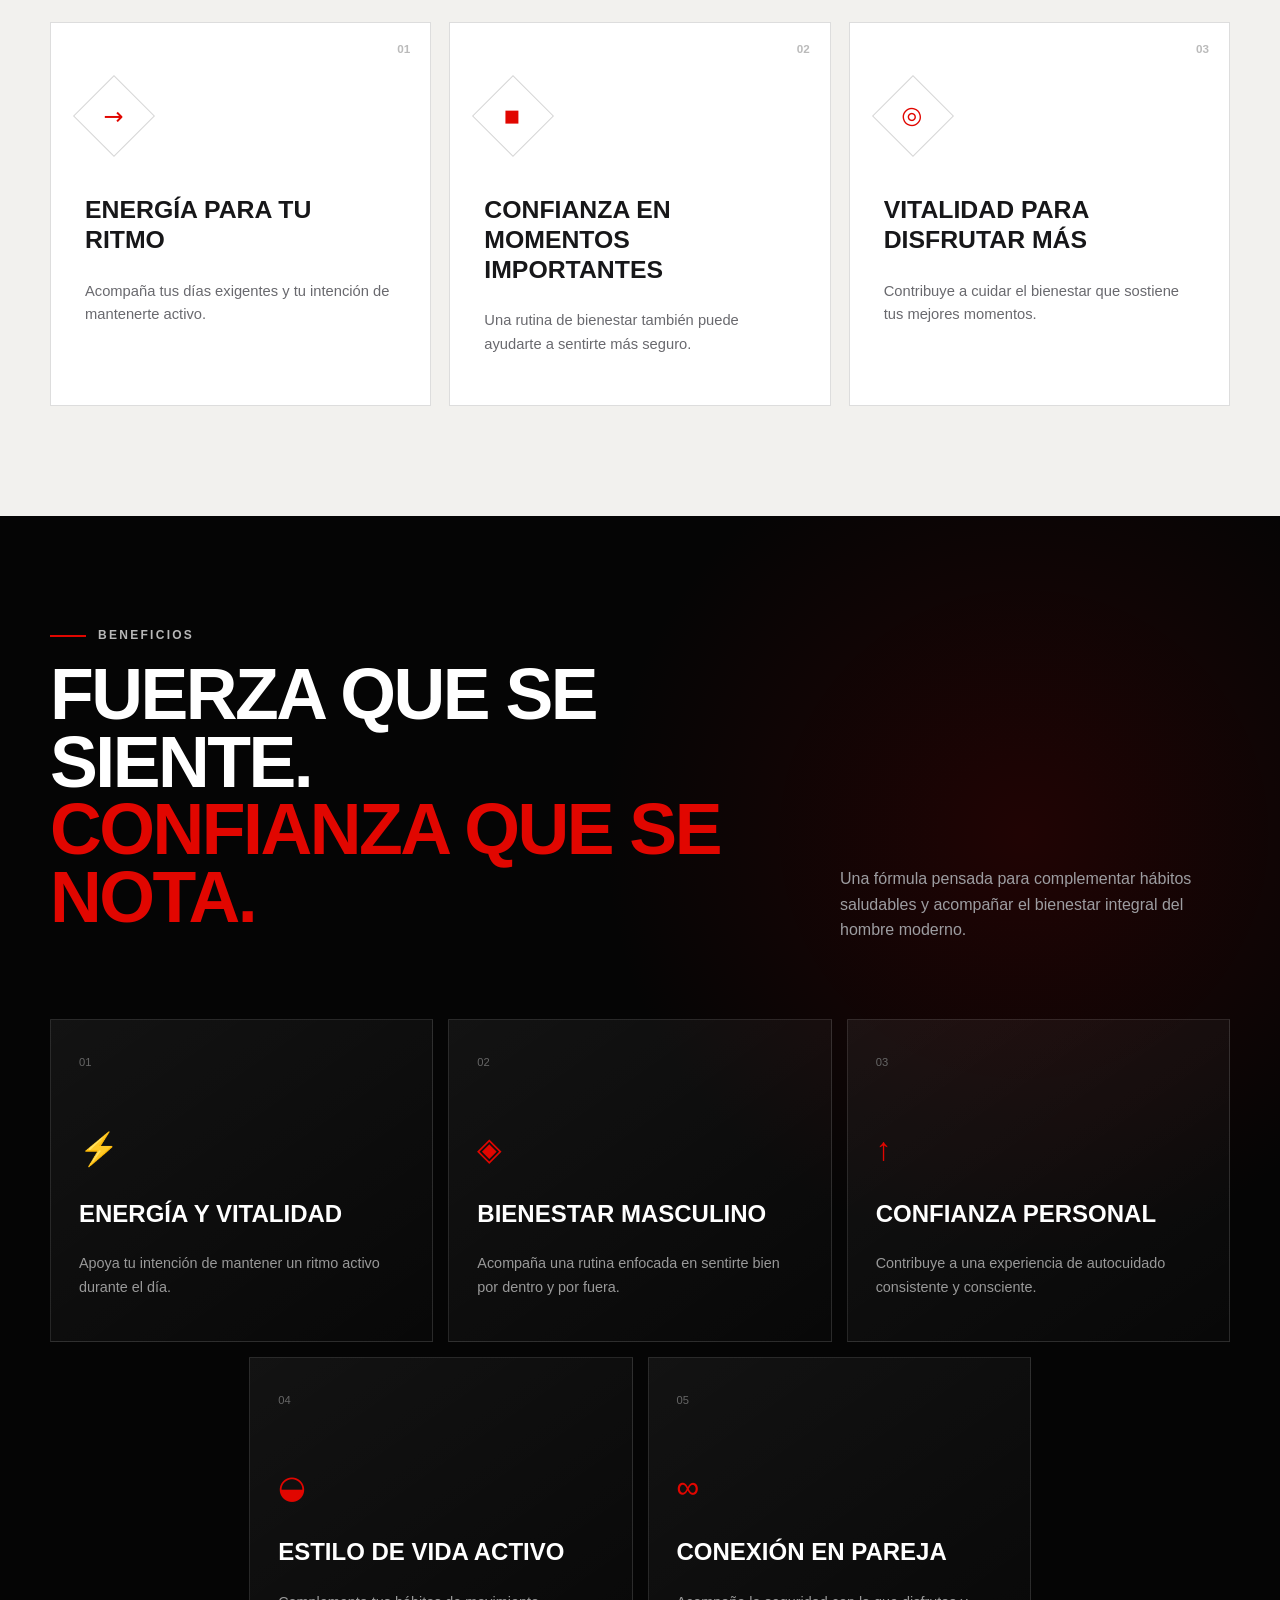
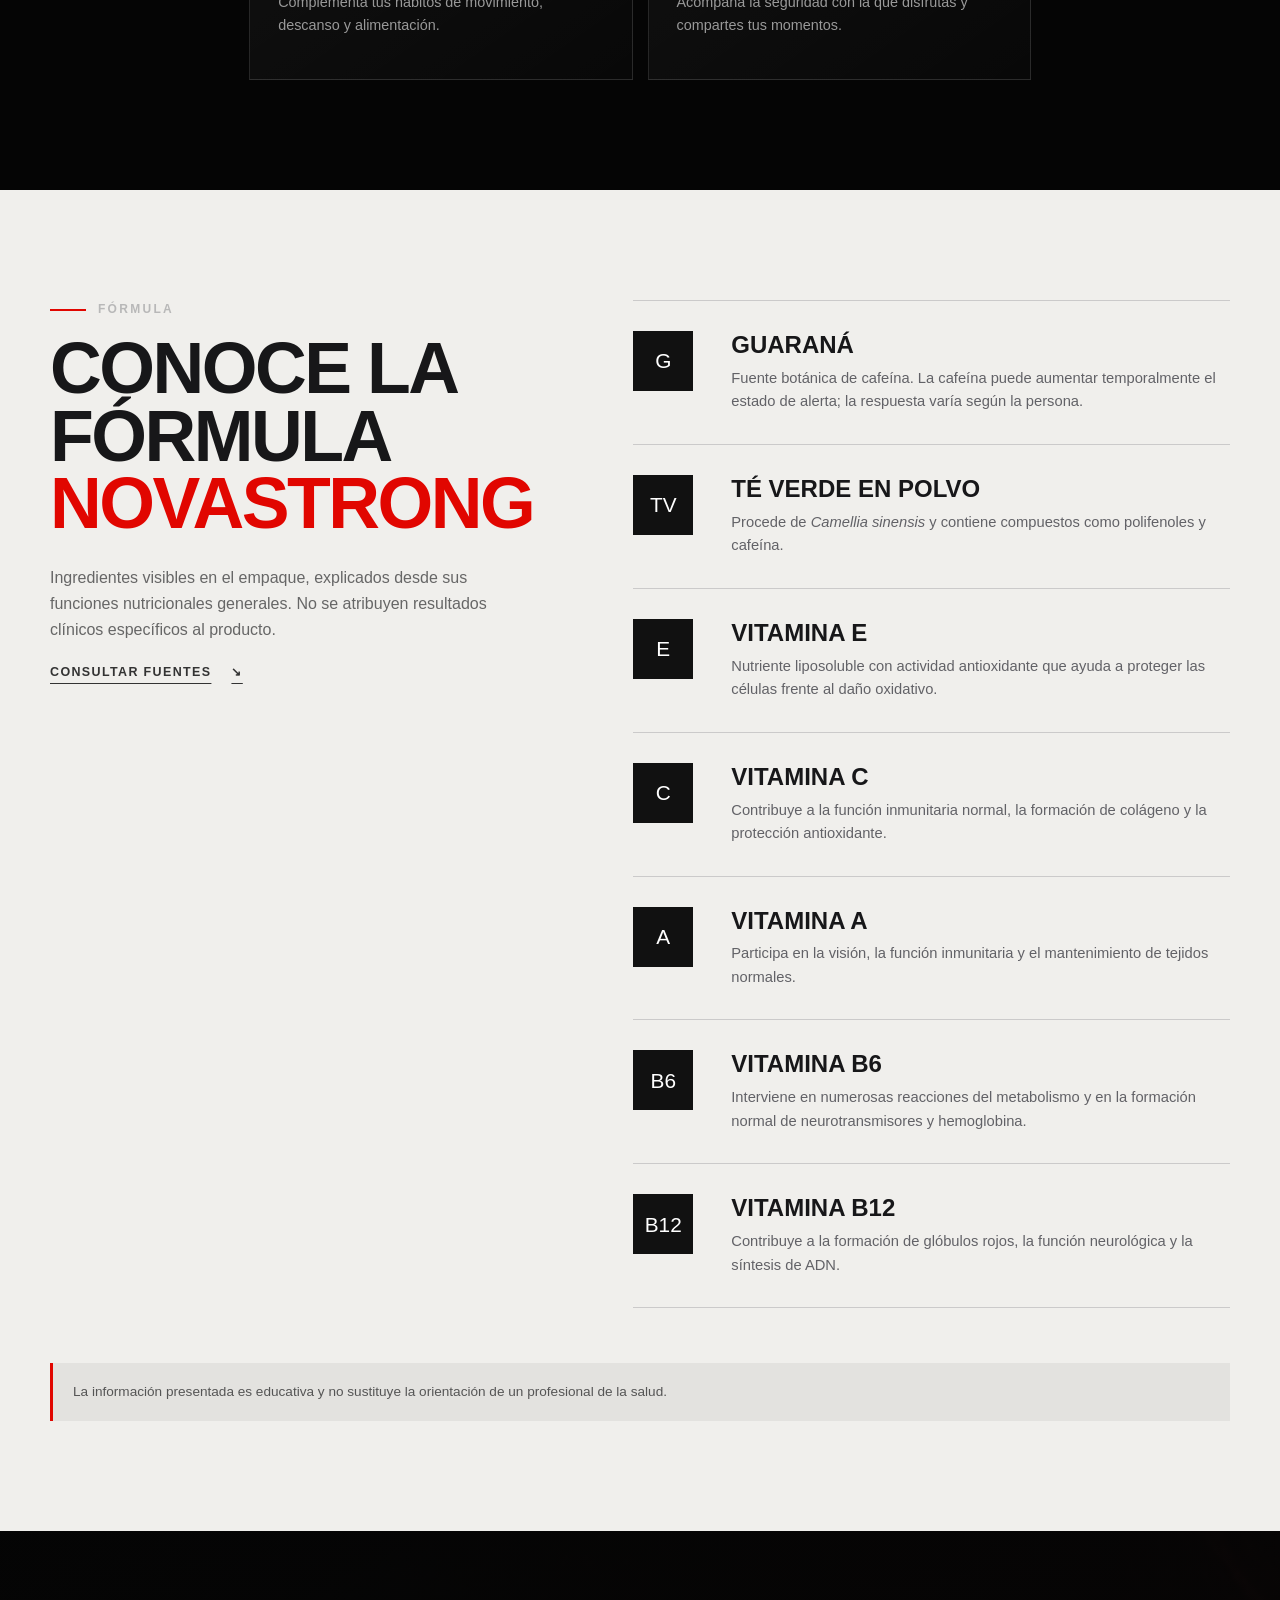
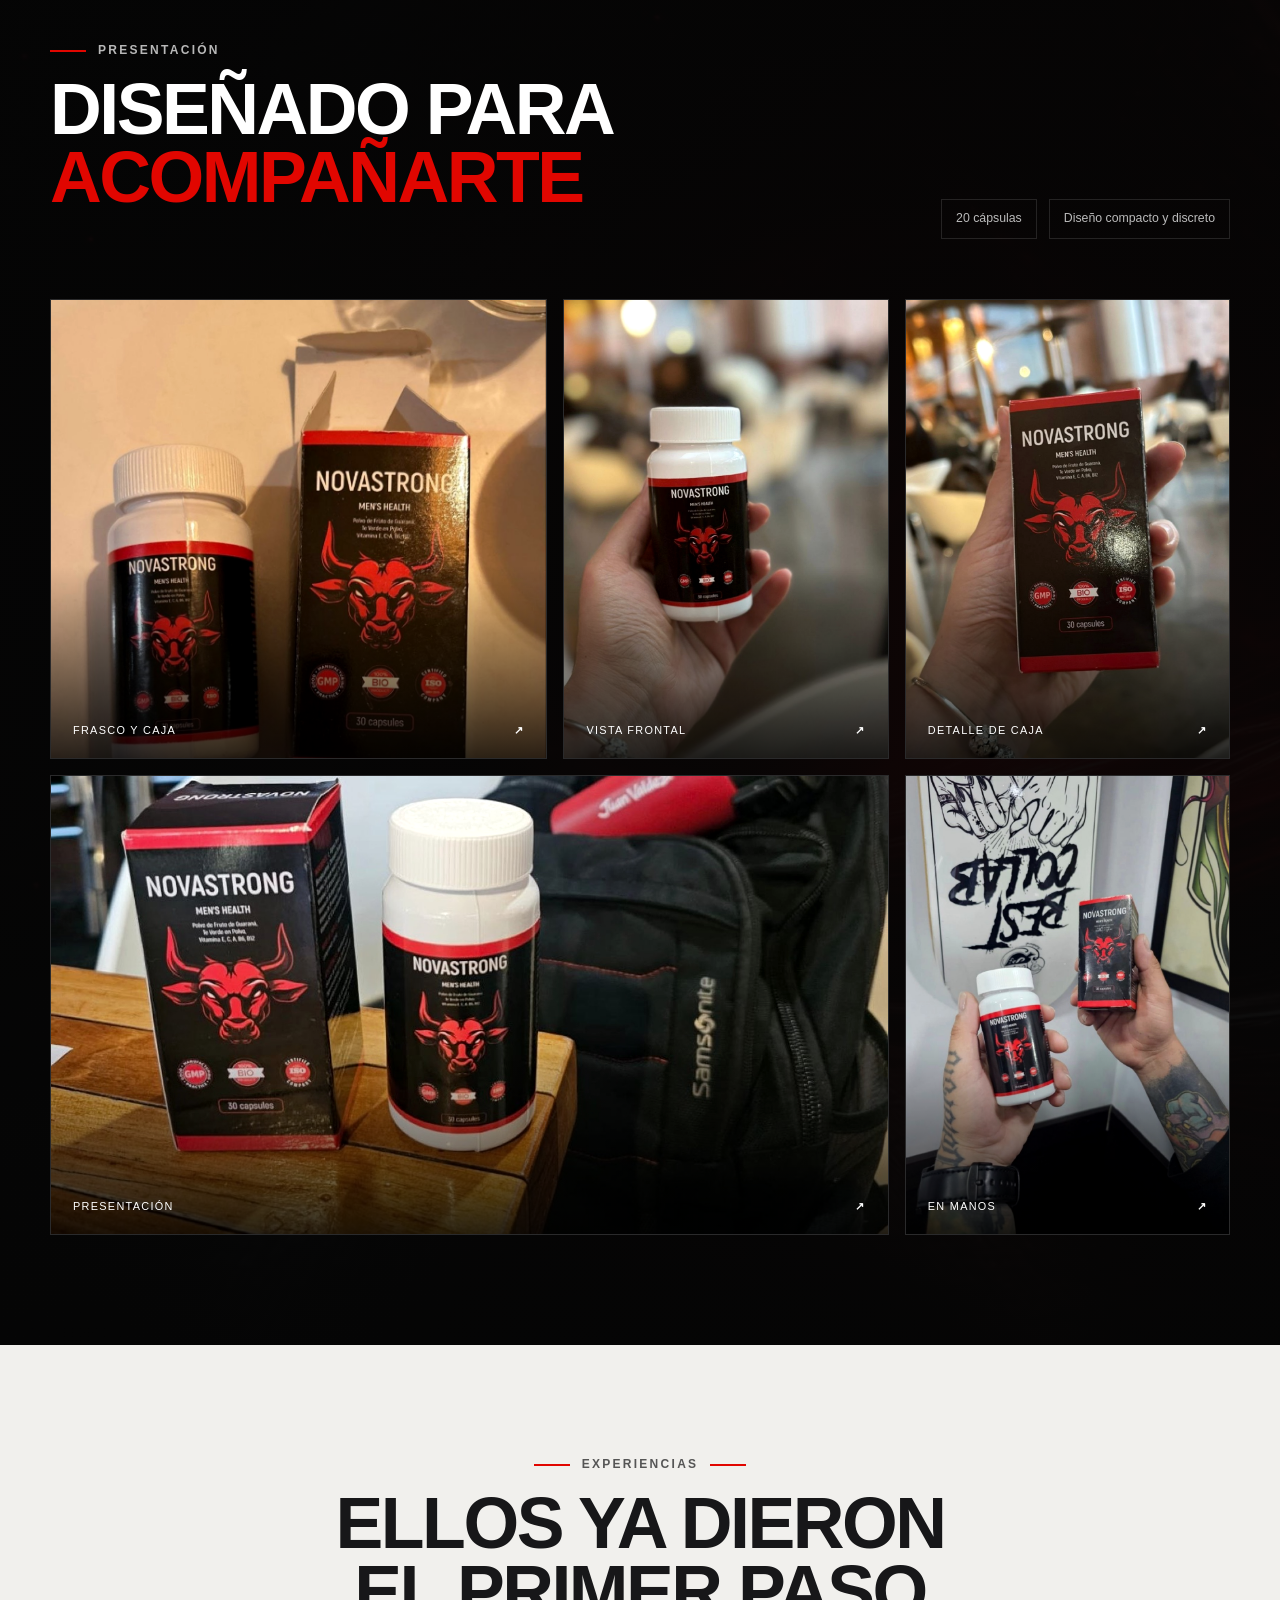
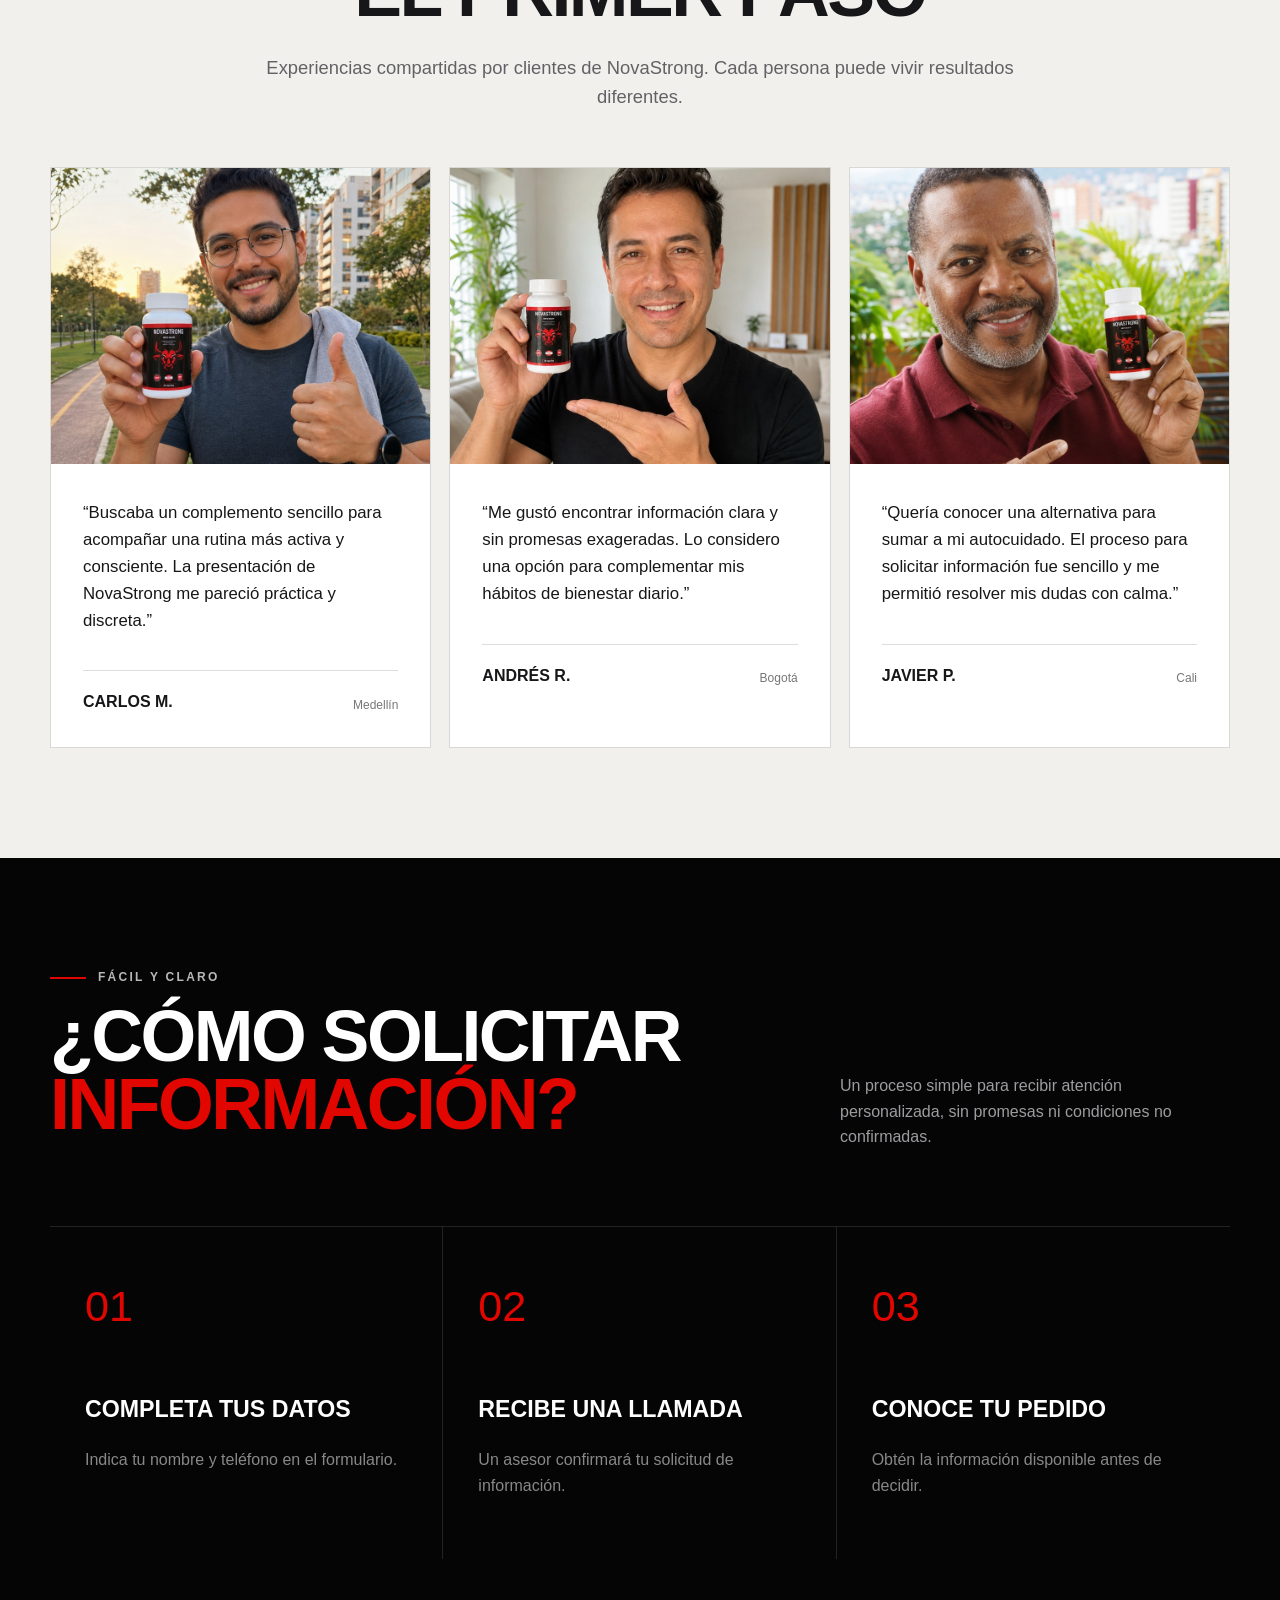
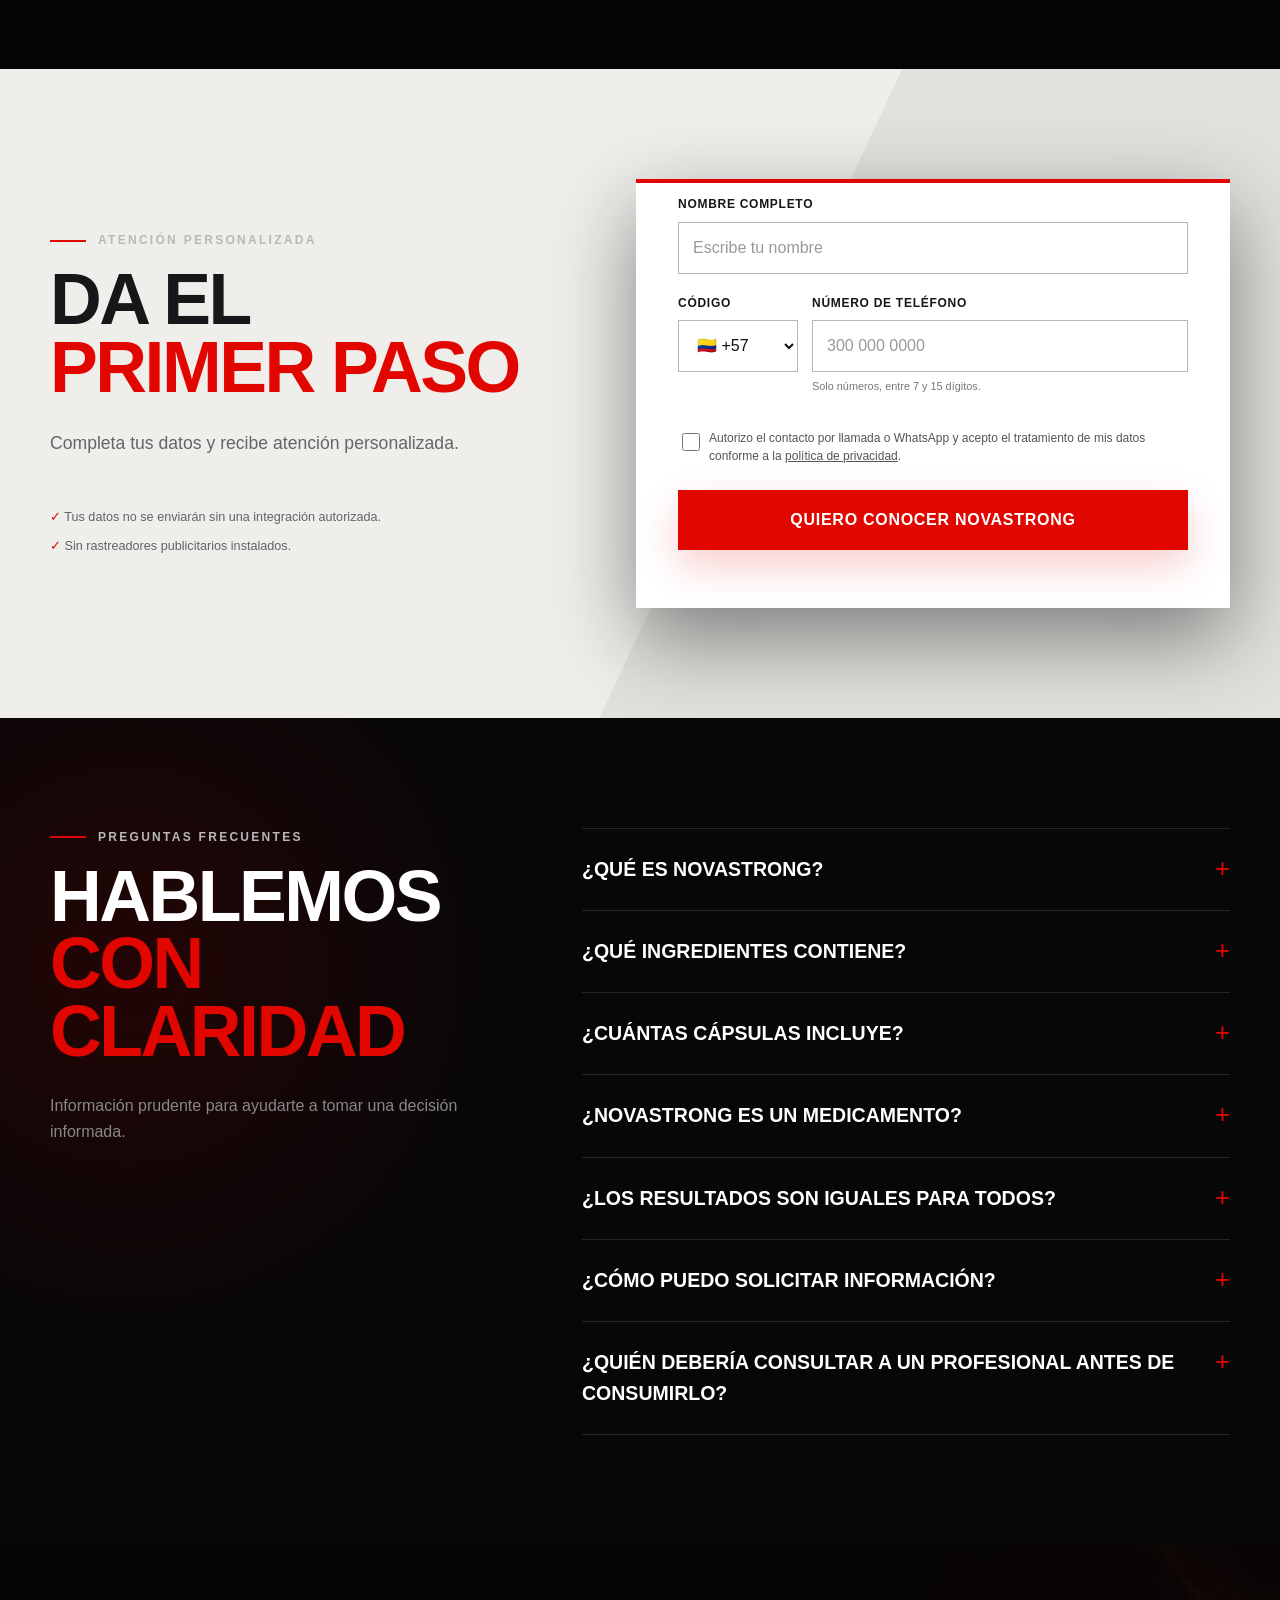
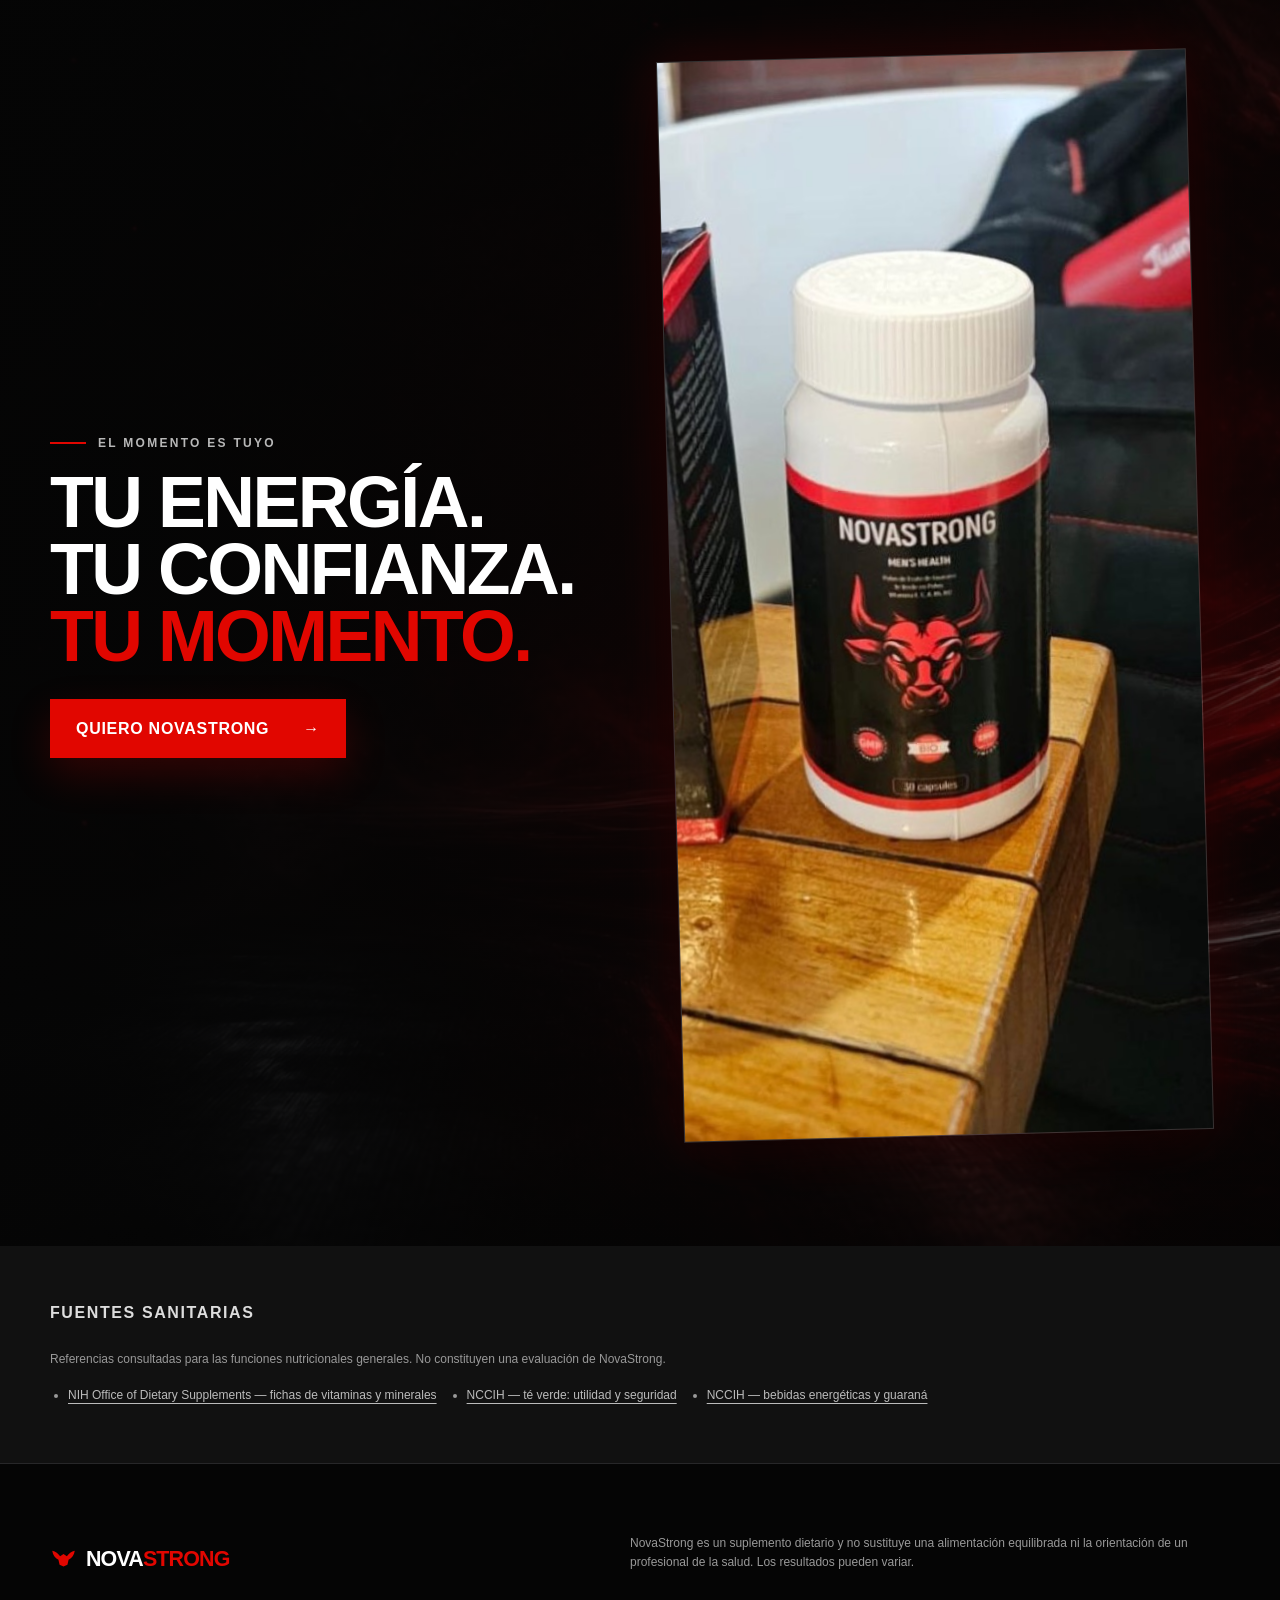
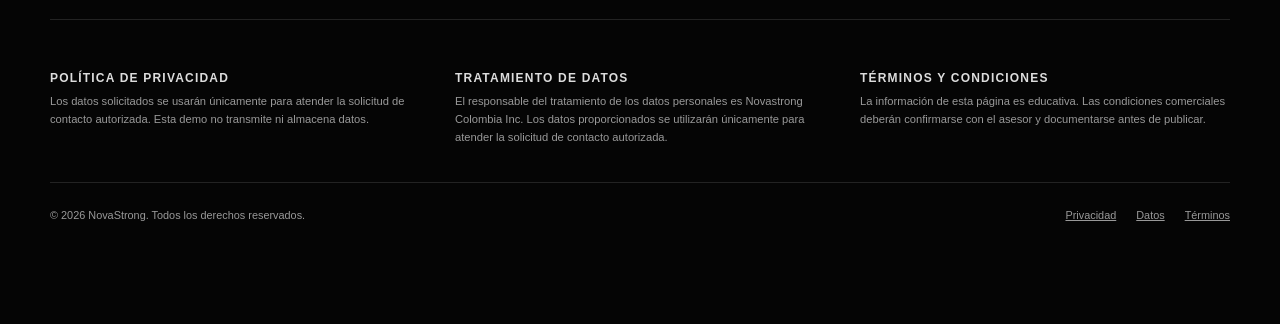
==== commit de75fa74: "Update capsule count from 30 to 20" ====
--- a/index.html
+++ b/index.html
@@ -41,7 +41,7 @@
           <h1 id="hero-title">Potencia tu<br><em>mejor versión</em></h1>
           <p class="hero-lead">Energía, vitalidad y confianza para hombres que quieren elevar su rendimiento y disfrutar más su vida íntima.</p>
           <ul class="check-list" aria-label="Características principales">
-            <li>Apoyo para tu energía diaria</li><li>Confianza y vitalidad masculina</li><li>Fórmula con ingredientes seleccionados</li><li>Presentación de 30 cápsulas</li>
+            <li>Apoyo para tu energía diaria</li><li>Confianza y vitalidad masculina</li><li>Fórmula con ingredientes seleccionados</li><li>Presentación de 20 cápsulas</li>
           </ul>
           <div class="button-row">
             <a class="button js-form-cta" href="#solicitar" data-cta="hero_principal">Quiero recibir información <span aria-hidden="true">→</span></a>
@@ -57,7 +57,7 @@
           </figure>
         </div>
       </div>
-      <div class="hero-stats container" aria-label="Resumen del producto"><div><strong>7</strong><span>ingredientes visibles</span></div><div><strong>30</strong><span>cápsulas</span></div><div><strong>01</strong><span>primer paso</span></div></div>
+      <div class="hero-stats container" aria-label="Resumen del producto"><div><strong>7</strong><span>ingredientes visibles</span></div><div><strong>20</strong><span>cápsulas</span></div><div><strong>01</strong><span>primer paso</span></div></div>
     </section>
 
     <section class="section problem" id="identificacion">
@@ -97,7 +97,7 @@
     </section>
 
     <section class="section product-gallery section-dark" id="producto">
-      <div class="container split-heading reveal"><div><p class="eyebrow"><span></span> Presentación</p><h2>Diseñado para<br><em>acompañarte</em></h2></div><div class="product-facts"><span>30 cápsulas</span><span>Diseño compacto y discreto</span></div></div>
+      <div class="container split-heading reveal"><div><p class="eyebrow"><span></span> Presentación</p><h2>Diseñado para<br><em>acompañarte</em></h2></div><div class="product-facts"><span>20 cápsulas</span><span>Diseño compacto y discreto</span></div></div>
       <div class="container gallery-track" aria-label="Galería de fotografías reales del producto">
         <button class="gallery-item wide reveal" type="button" data-view="Frasco y caja NovaStrong" data-image="assets/product/novastrong-frasco-caja.jpg" data-alt="Frasco blanco y caja negra de NovaStrong fotografiados sobre una mesa" aria-label="Ampliar fotografía del frasco y la caja"><img src="assets/product/novastrong-frasco-caja.jpg" width="1065" height="1400" alt="Frasco blanco y caja negra de NovaStrong fotografiados sobre una mesa" loading="lazy"><span class="zoom-label">Frasco y caja <b aria-hidden="true">↗</b></span></button>
         <button class="gallery-item reveal" type="button" data-view="Vista frontal del frasco" data-image="assets/product/novastrong-frasco-mano.jpg" data-alt="Frasco NovaStrong sostenido en una mano con la etiqueta visible" aria-label="Ampliar vista frontal del frasco"><img src="assets/product/novastrong-frasco-mano.jpg" width="1062" height="1400" alt="Frasco NovaStrong sostenido en una mano con la etiqueta visible" loading="lazy"><span class="zoom-label">Vista frontal <b aria-hidden="true">↗</b></span></button>
@@ -139,7 +139,7 @@
         <div class="accordion">
           <details class="reveal"><summary>¿Qué es NovaStrong?<span>+</span></summary><p>Es un suplemento dietario dirigido a hombres adultos, planteado como complemento de una rutina de bienestar. No sustituye una alimentación equilibrada ni la atención profesional.</p></details>
           <details class="reveal"><summary>¿Qué ingredientes contiene?<span>+</span></summary><p>Según los ingredientes visibles en el empaque: guaraná, té verde en polvo y vitaminas E, C, A, B6 y B12. La ausencia de una etiqueta legible impide confirmar dosis o concentraciones.</p></details>
-          <details class="reveal"><summary>¿Cuántas cápsulas incluye?<span>+</span></summary><p>La presentación indicada incluye 30 cápsulas.</p></details>
+          <details class="reveal"><summary>¿Cuántas cápsulas incluye?<span>+</span></summary><p>La presentación indicada incluye 20 cápsulas.</p></details>
           <details class="reveal"><summary>¿NovaStrong es un medicamento?<span>+</span></summary><p>No. Se presenta como suplemento dietario y no está destinado a diagnosticar, tratar, curar o prevenir enfermedades.</p></details>
           <details class="reveal"><summary>¿Los resultados son iguales para todos?<span>+</span></summary><p>No. La experiencia puede variar según la persona, sus hábitos y condiciones individuales. No se garantizan resultados específicos.</p></details>
           <details class="reveal"><summary>¿Cómo puedo solicitar información?<span>+</span></summary><p>Completa el formulario con tus datos y consentimiento. En esta versión de demostración no se transmiten datos hasta conectar un endpoint autorizado.</p></details>
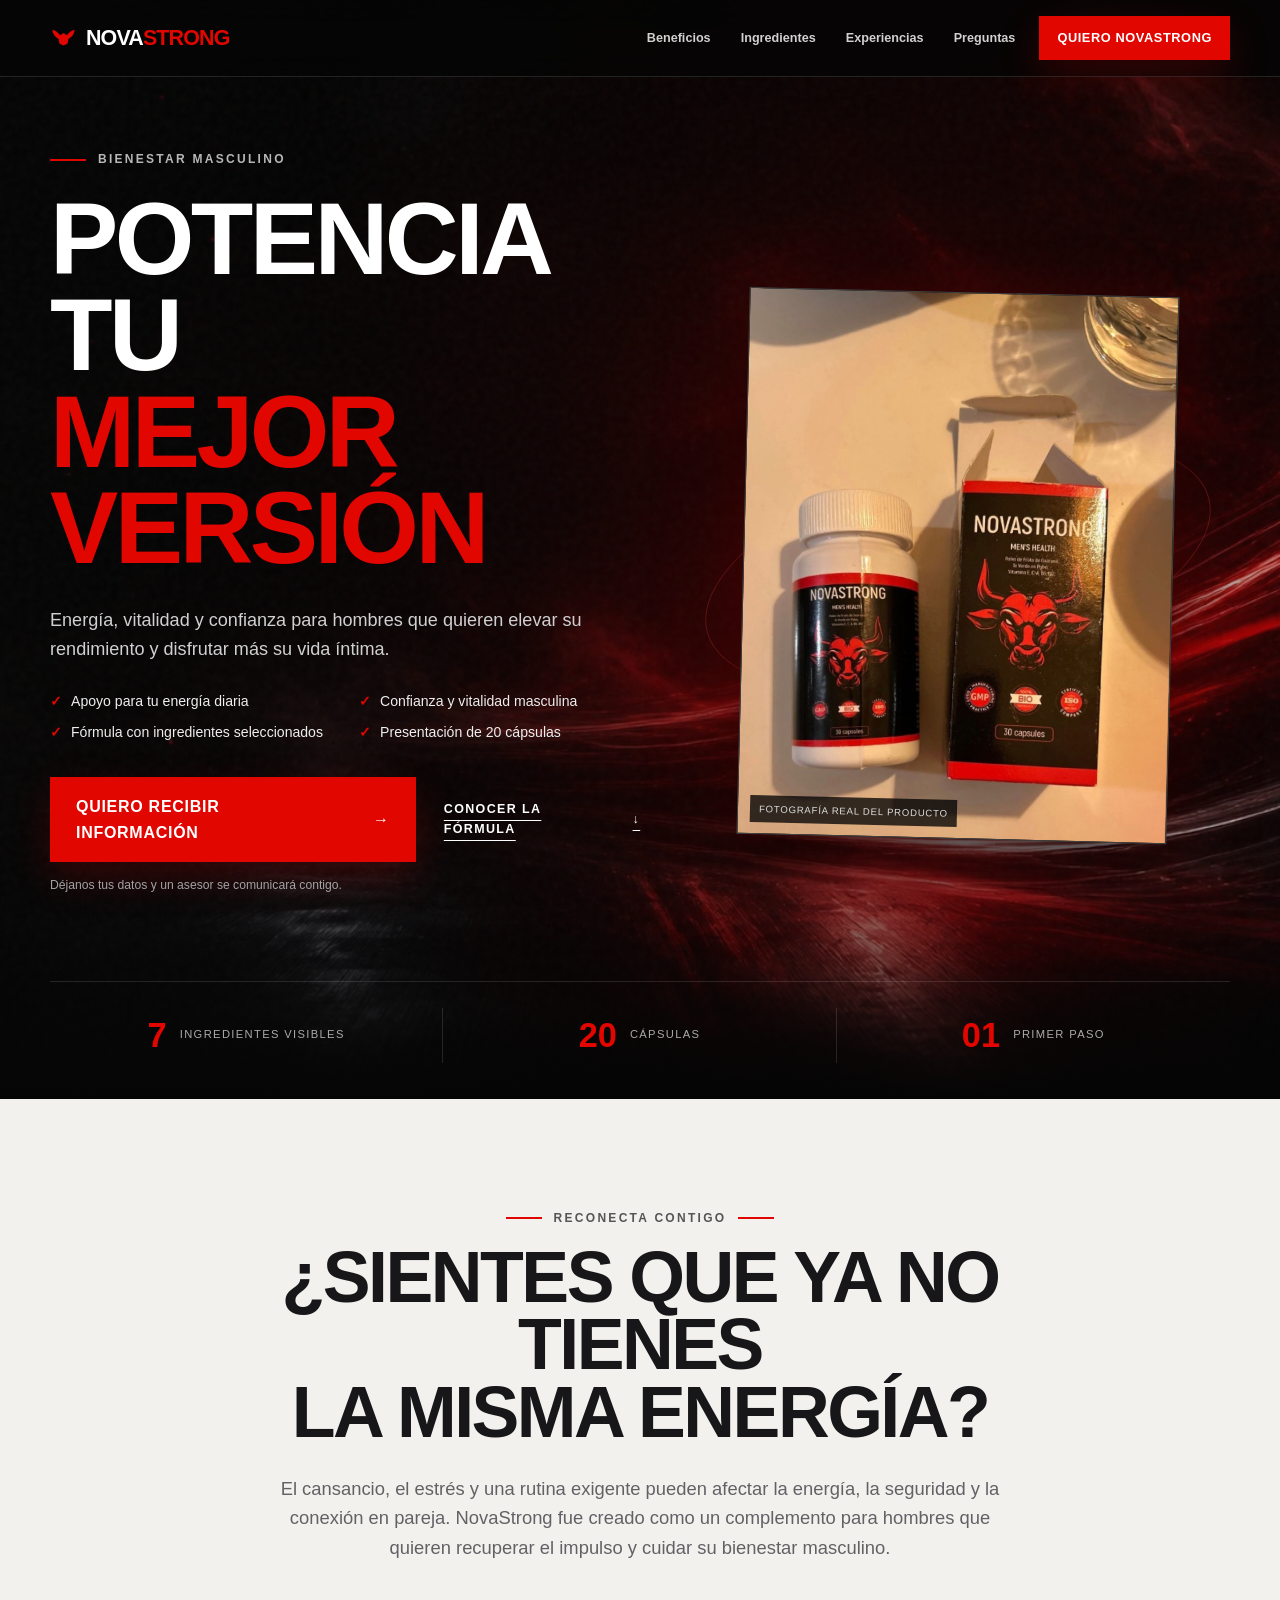
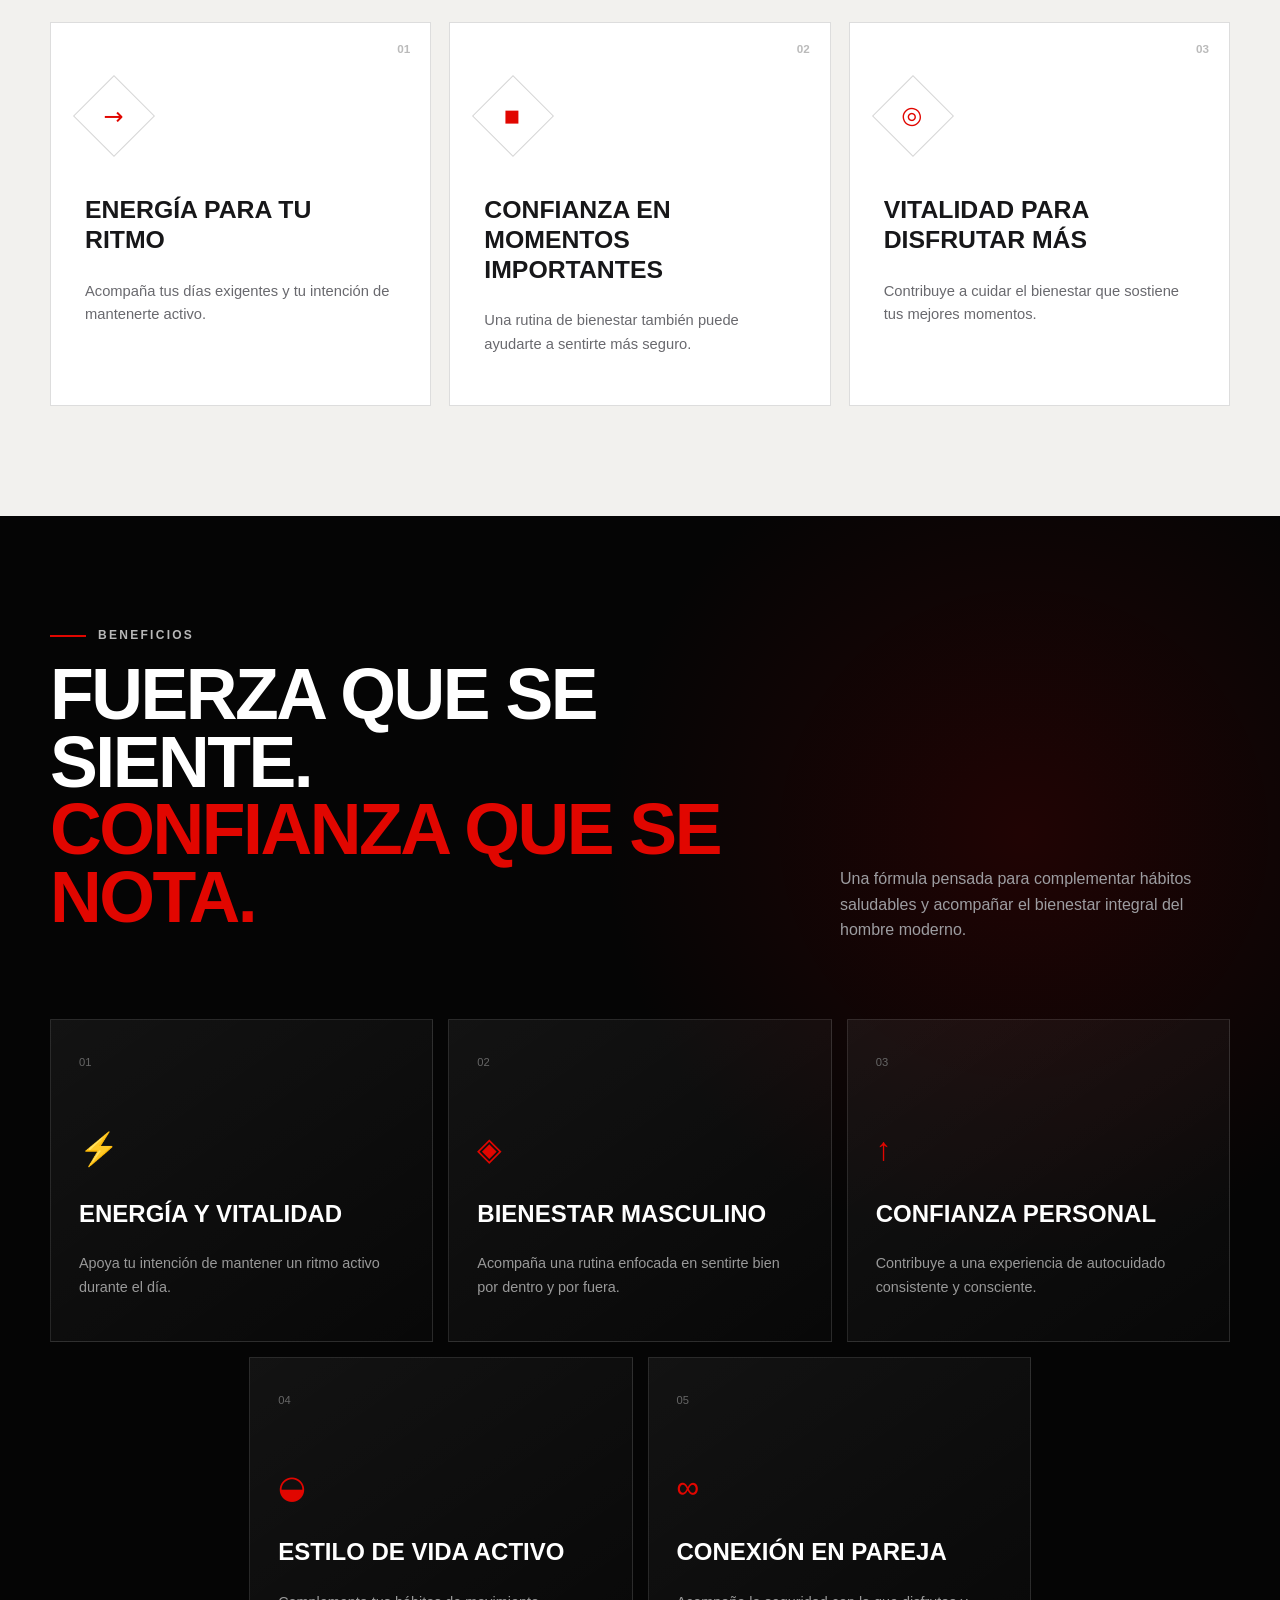
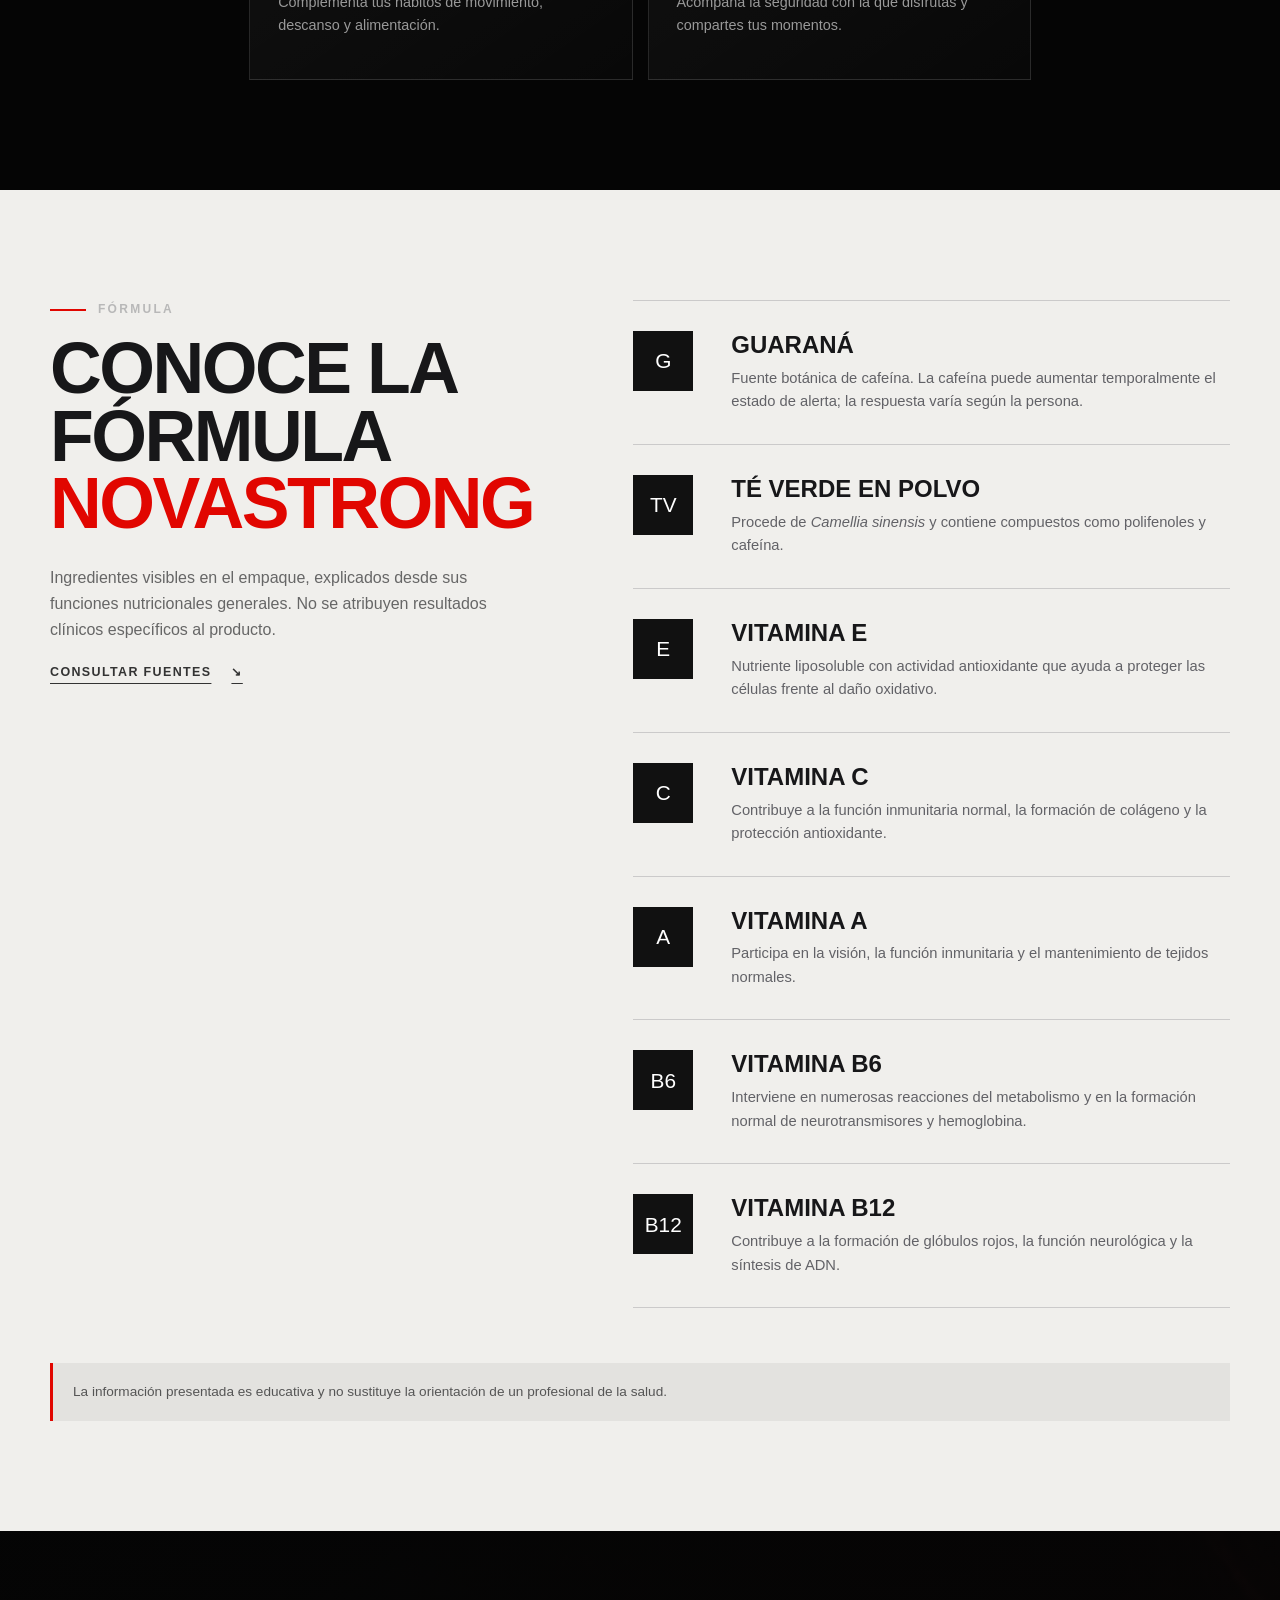
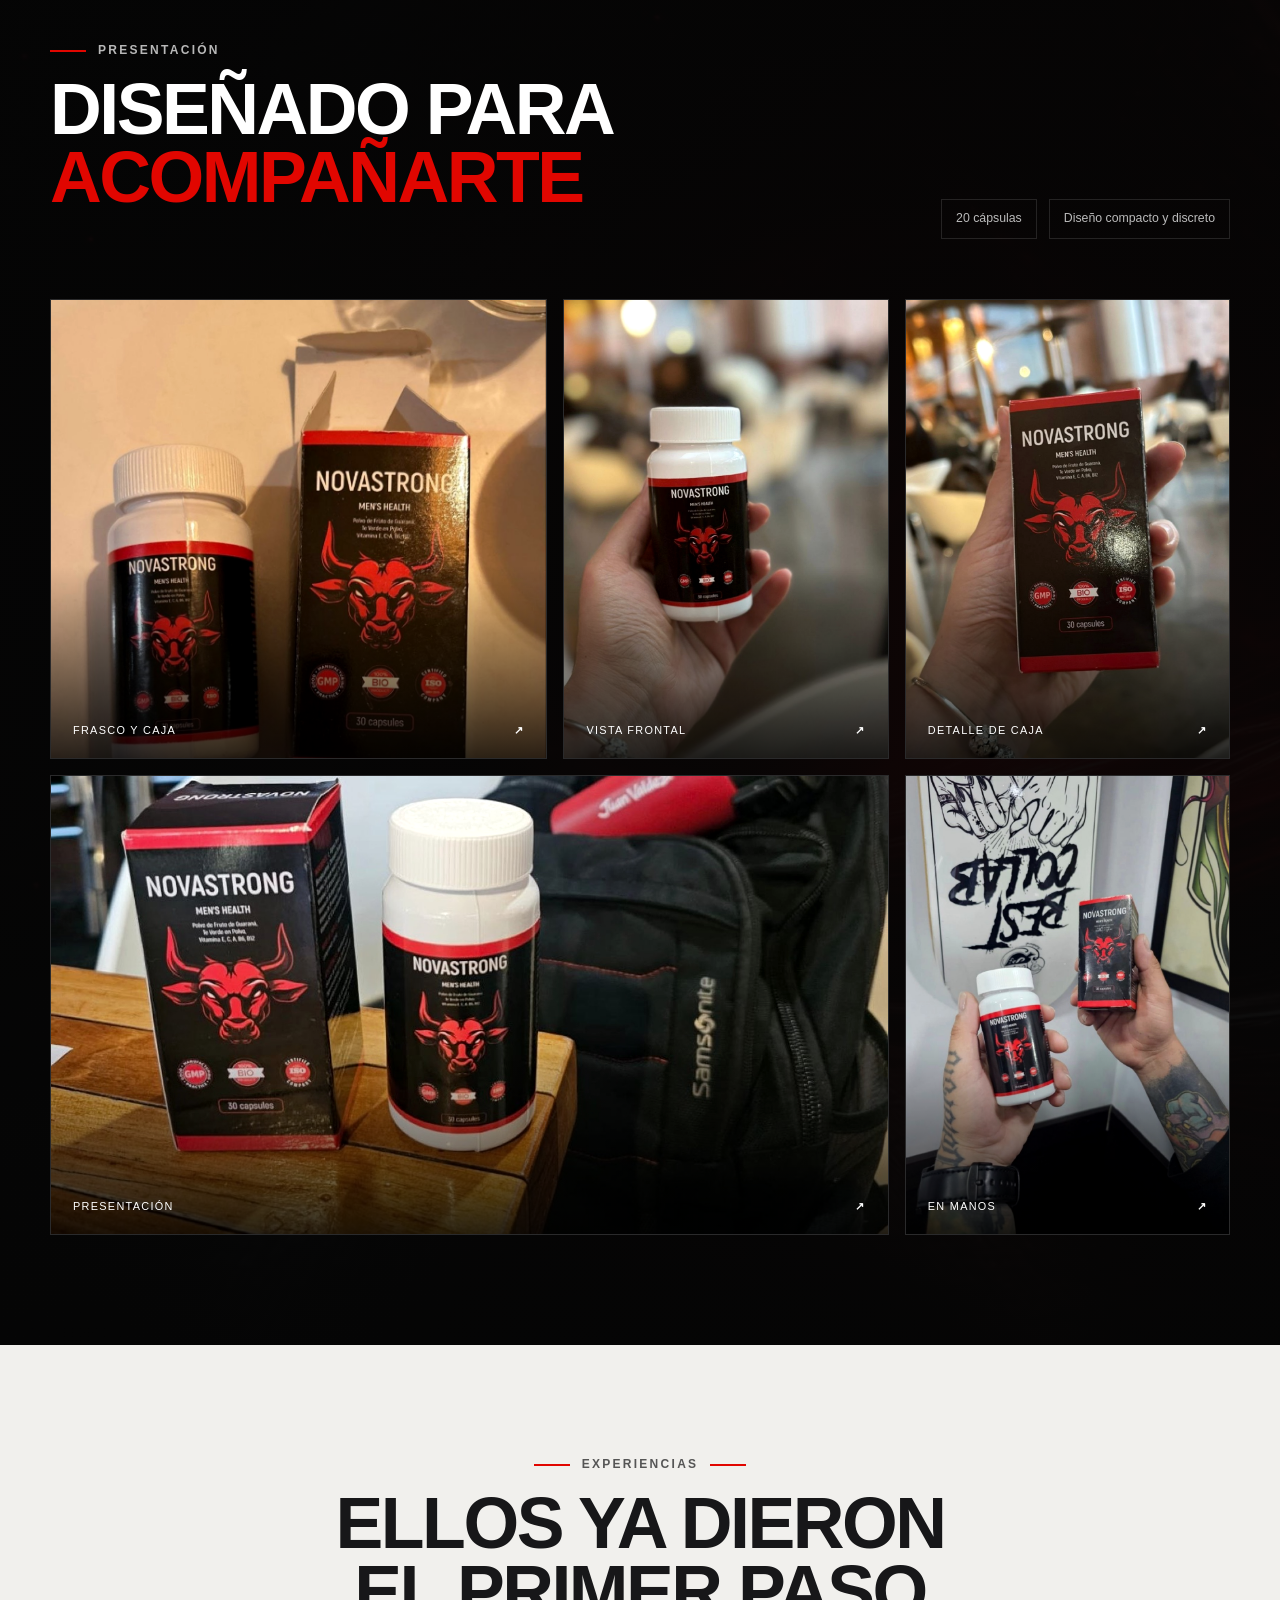
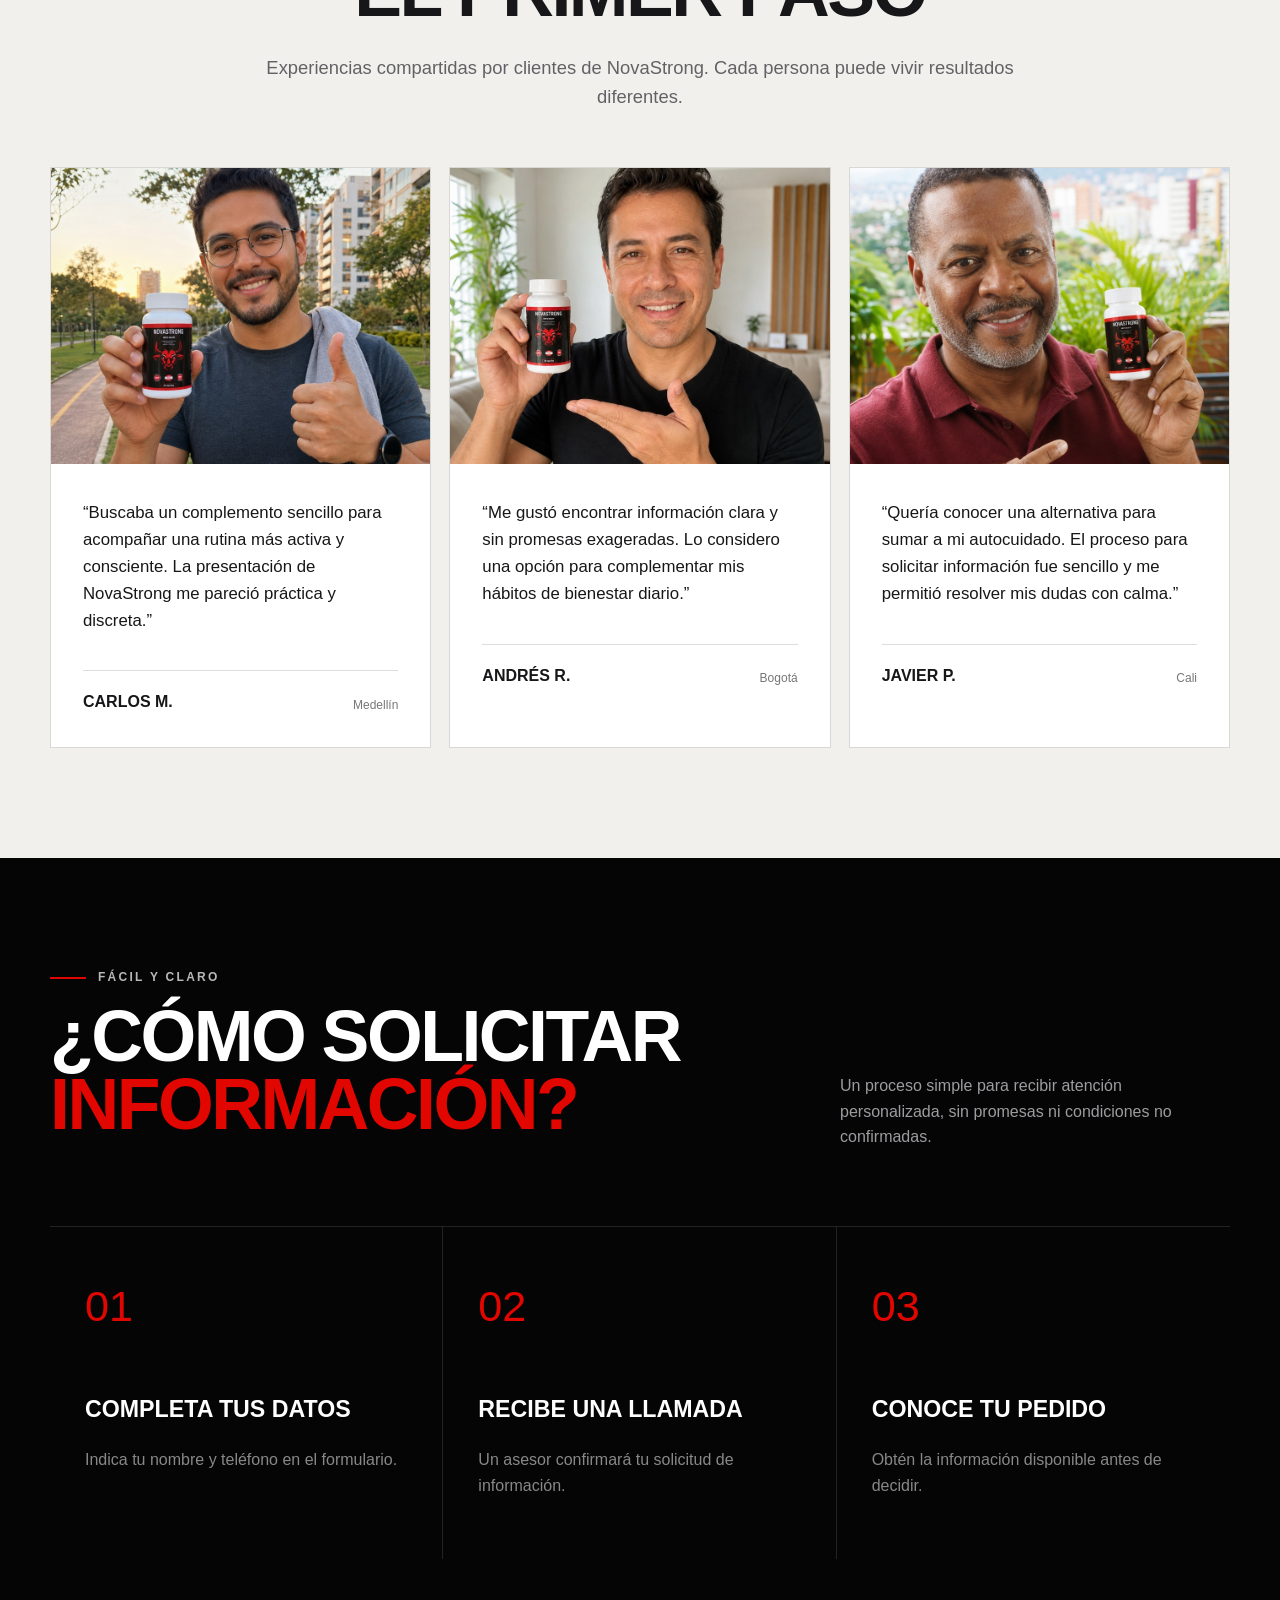
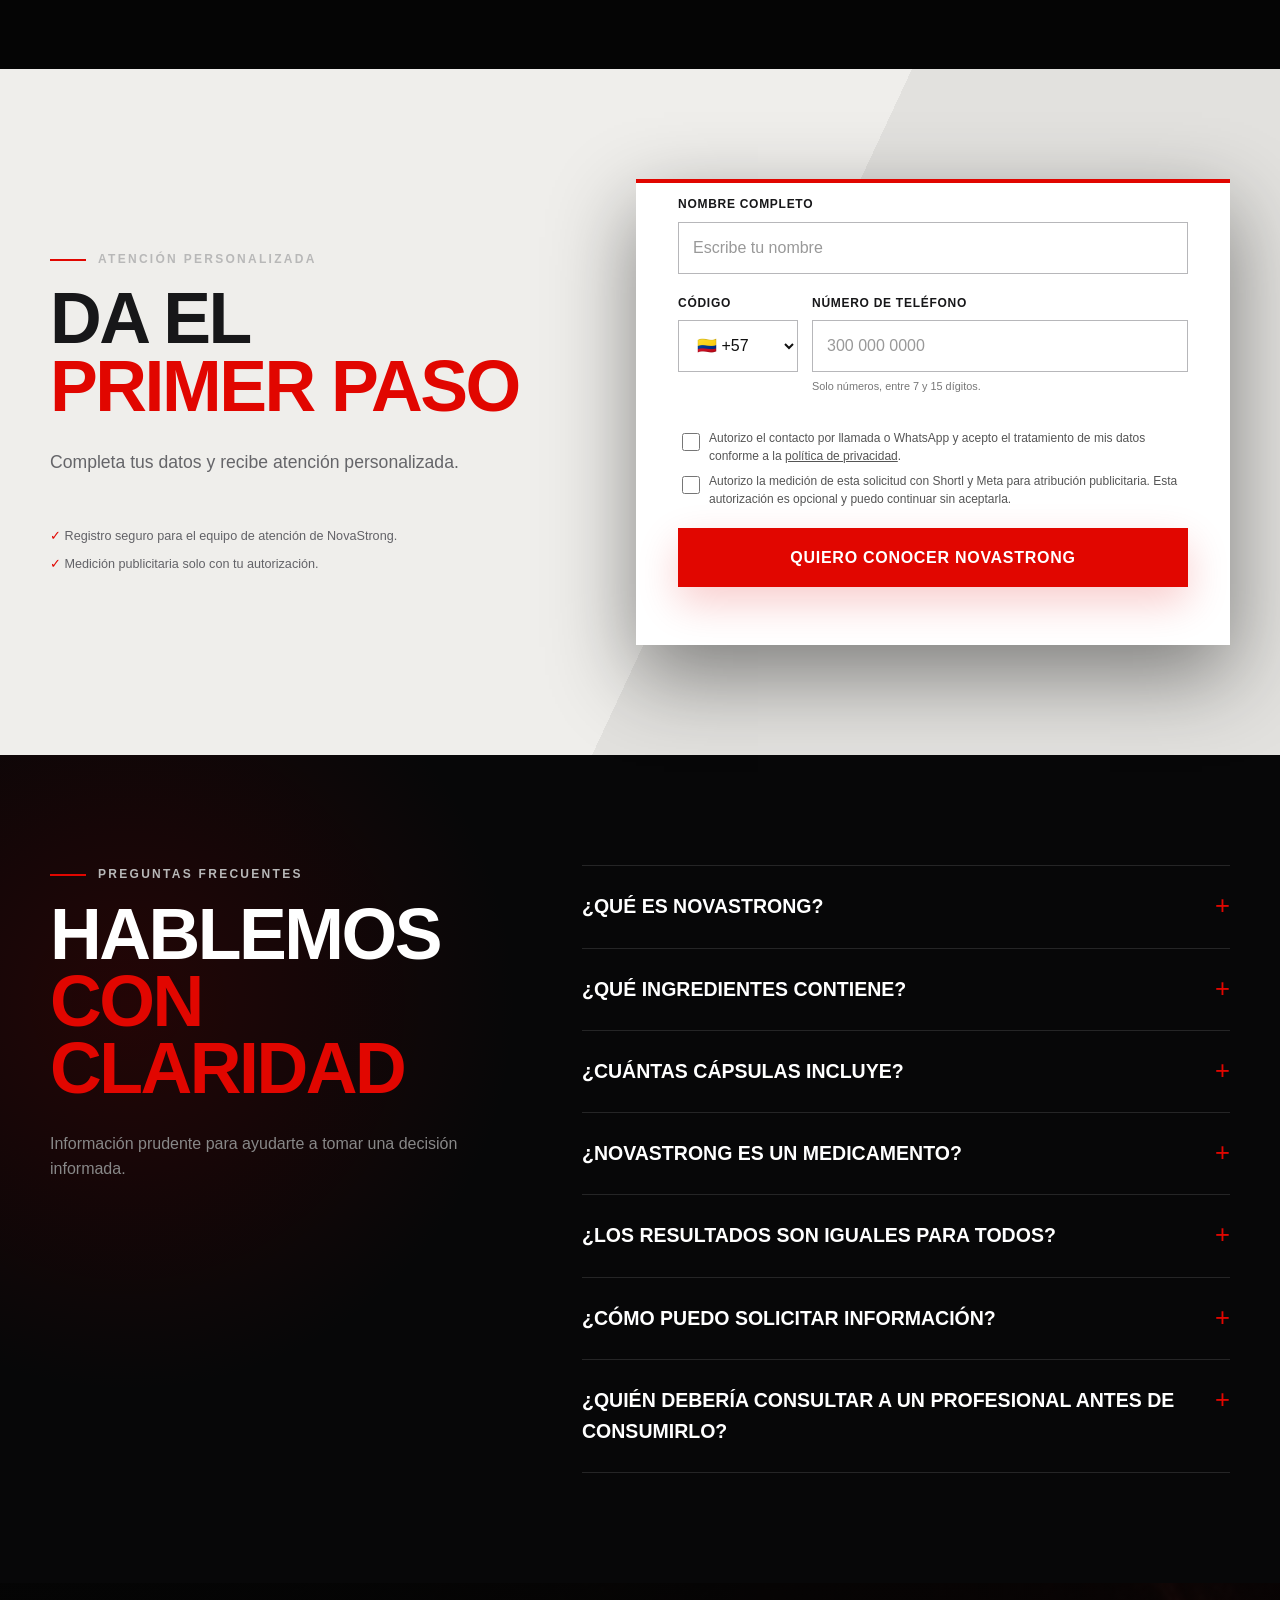
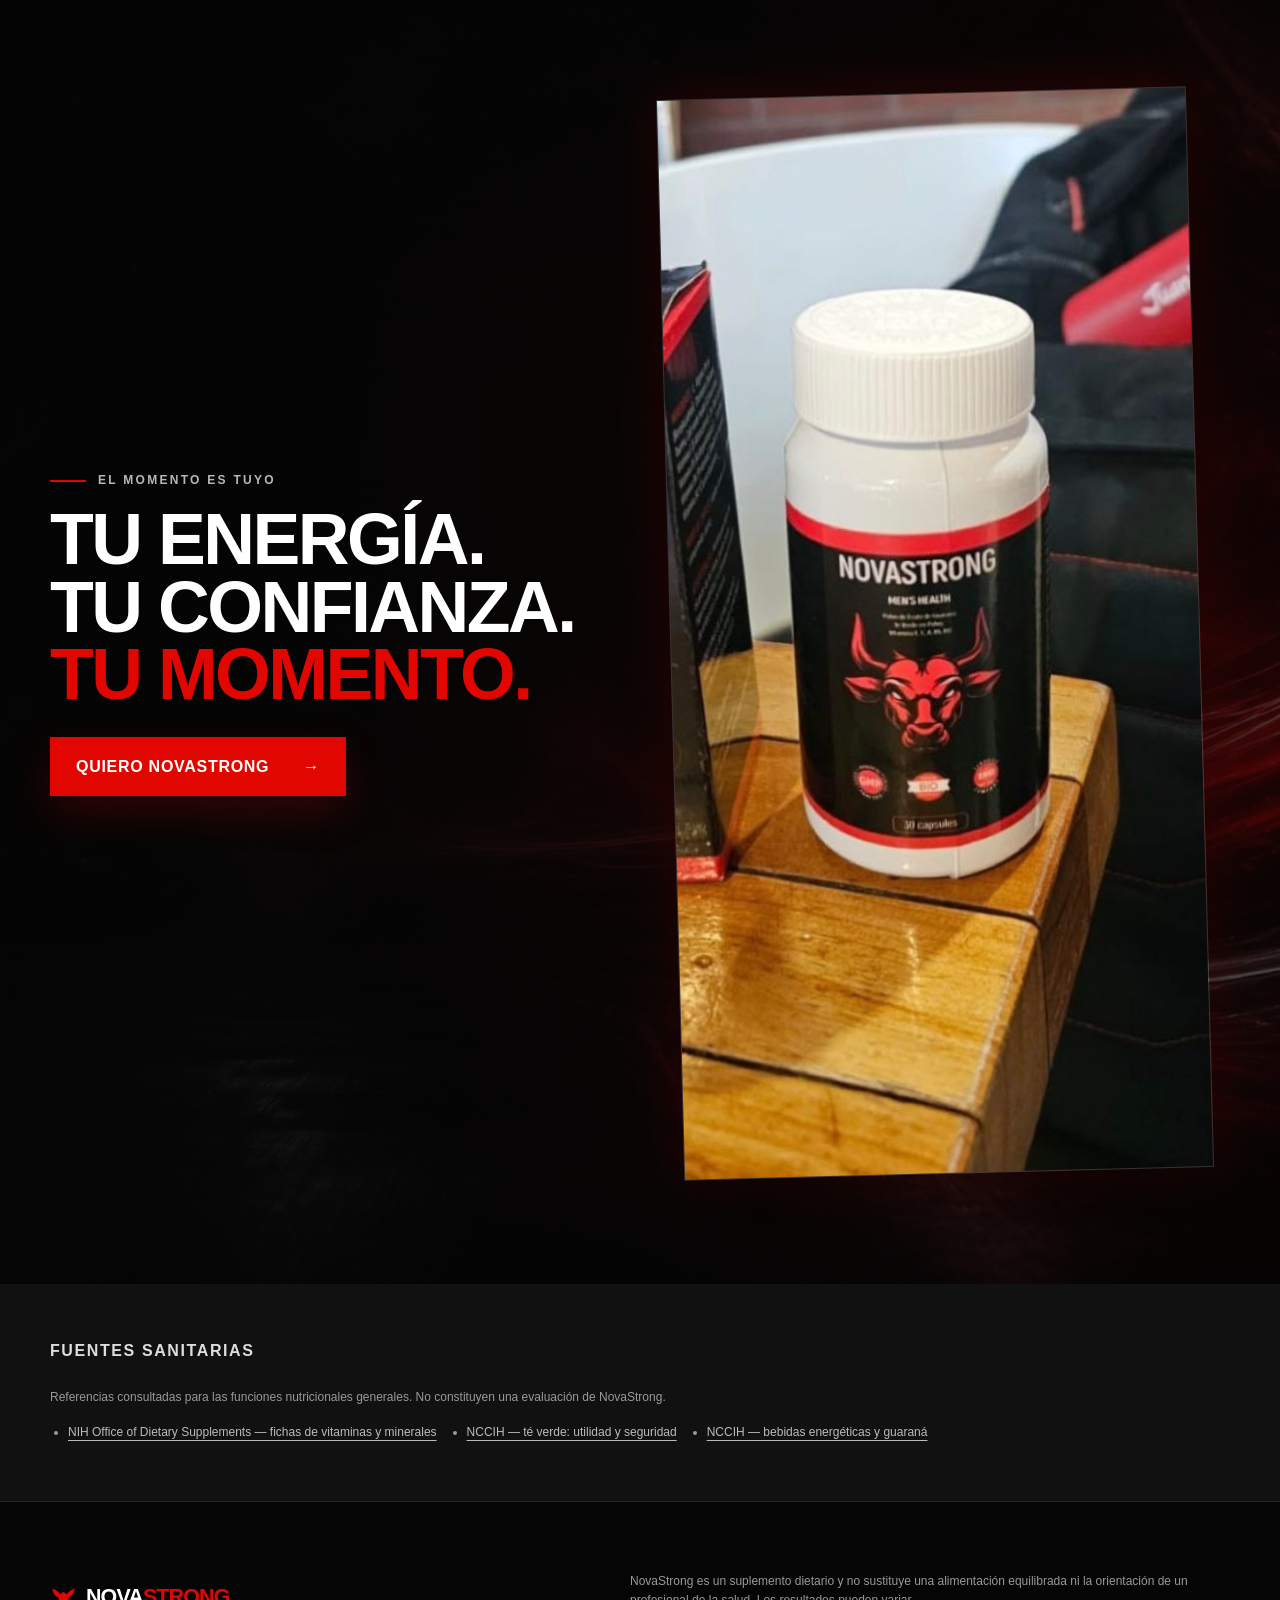
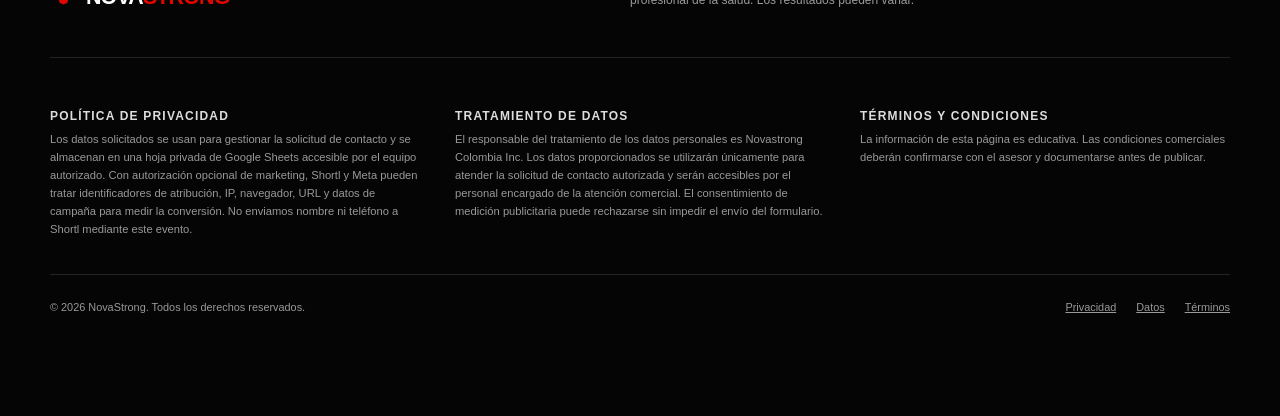
==== commit 3f265c53: "Integrate Shortl tracking and Google Sheets leads" ====
--- a/index.html
+++ b/index.html
@@ -14,6 +14,7 @@
   <link rel="preload" href="assets/novastrong-energy-bg.jpg" as="image" fetchpriority="high">
   <link rel="stylesheet" href="styles.css">
   <link rel="stylesheet" href="product-photos.css">
+  <script src="https://shortl.blck.my/js/meta-v1.js" data-site-key="pk_live_hyUc84MPCD6OLQKXhlV1FvOjjpZaFVfW" data-pixel-id="1768973837579365" data-browser-pixel="true"></script>
   <script src="app.js" defer></script>
 </head>
 <body>
@@ -120,13 +121,14 @@
 
     <section class="section lead-section" id="solicitar">
       <div class="container lead-layout">
-        <div class="lead-copy reveal"><p class="eyebrow"><span></span> Atención personalizada</p><h2>Da el<br><em>primer paso</em></h2><p>Completa tus datos y recibe atención personalizada.</p><div class="privacy-points"><span>✓ Tus datos no se enviarán sin una integración autorizada.</span><span>✓ Sin rastreadores publicitarios instalados.</span></div></div>
+        <div class="lead-copy reveal"><p class="eyebrow"><span></span> Atención personalizada</p><h2>Da el<br><em>primer paso</em></h2><p>Completa tus datos y recibe atención personalizada.</p><div class="privacy-points"><span>✓ Registro seguro para el equipo de atención de NovaStrong.</span><span>✓ Medición publicitaria solo con tu autorización.</span></div></div>
         <div class="form-shell reveal">
           <form id="lead-form" novalidate>
             <div class="field"><label for="name">Nombre completo</label><input id="name" name="name" type="text" autocomplete="name" required minlength="3" maxlength="80" placeholder="Escribe tu nombre"><p class="field-error" id="name-error"></p></div>
             <div class="phone-row"><div class="field country-field"><label for="country">Código</label><select id="country" name="country" autocomplete="tel-country-code" required><option value="+57">🇨🇴 +57</option><option value="+52">🇲🇽 +52</option><option value="+51">🇵🇪 +51</option><option value="+593">🇪🇨 +593</option><option value="+1">+1</option><option value="+34">🇪🇸 +34</option></select></div><div class="field"><label for="phone">Número de teléfono</label><input id="phone" name="phone" type="tel" inputmode="tel" autocomplete="tel-national" required maxlength="18" placeholder="300 000 0000" aria-describedby="phone-hint phone-error"><small id="phone-hint">Solo números, entre 7 y 15 dígitos.</small><p class="field-error" id="phone-error"></p></div></div>
             <div class="honeypot" aria-hidden="true"><label for="website">Sitio web</label><input id="website" name="website" type="text" tabindex="-1" autocomplete="off"></div>
             <div class="checkbox-field"><input id="consent" name="consent" type="checkbox" required><label for="consent">Autorizo el contacto por llamada o WhatsApp y acepto el tratamiento de mis datos conforme a la <a href="#privacidad">política de privacidad</a>.</label></div><p class="field-error" id="consent-error"></p>
+            <div class="checkbox-field"><input id="marketing-consent" name="marketingConsent" type="checkbox"><label for="marketing-consent">Autorizo la medición de esta solicitud con Shortl y Meta para atribución publicitaria. Esta autorización es opcional y puedo continuar sin aceptarla.</label></div>
             <button class="button submit-button" type="submit"><span>Quiero conocer NovaStrong</span><span class="spinner" aria-hidden="true"></span></button>
             <p class="form-status" id="form-status" role="status" aria-live="polite"></p>
           </form>
@@ -142,7 +144,7 @@
           <details class="reveal"><summary>¿Cuántas cápsulas incluye?<span>+</span></summary><p>La presentación indicada incluye 20 cápsulas.</p></details>
           <details class="reveal"><summary>¿NovaStrong es un medicamento?<span>+</span></summary><p>No. Se presenta como suplemento dietario y no está destinado a diagnosticar, tratar, curar o prevenir enfermedades.</p></details>
           <details class="reveal"><summary>¿Los resultados son iguales para todos?<span>+</span></summary><p>No. La experiencia puede variar según la persona, sus hábitos y condiciones individuales. No se garantizan resultados específicos.</p></details>
-          <details class="reveal"><summary>¿Cómo puedo solicitar información?<span>+</span></summary><p>Completa el formulario con tus datos y consentimiento. En esta versión de demostración no se transmiten datos hasta conectar un endpoint autorizado.</p></details>
+          <details class="reveal"><summary>¿Cómo puedo solicitar información?<span>+</span></summary><p>Completa el formulario con tus datos y consentimiento. El equipo de atención recibirá tu solicitud y se comunicará contigo.</p></details>
           <details class="reveal"><summary>¿Quién debería consultar a un profesional antes de consumirlo?<span>+</span></summary><p>Personas con enfermedades, tratamientos, alergias, embarazo o dudas sobre los ingredientes deben consultar a un profesional de la salud antes de usar suplementos. El guaraná y el té verde pueden aportar cafeína.</p></details>
         </div>
       </div>
@@ -157,7 +159,7 @@
 
   <footer class="footer">
     <div class="container footer-top"><a class="brand footer-brand" href="#inicio"><svg aria-hidden="true" viewBox="0 0 48 34"><path d="M4 3c6 1 11 5 14 10l6-4 6 4c3-5 8-9 14-10-1 8-5 13-11 16l-2 9-7 3-7-3-2-9C9 16 5 11 4 3Z"/></svg><span>NOVA<strong>STRONG</strong></span></a><p>NovaStrong es un suplemento dietario y no sustituye una alimentación equilibrada ni la orientación de un profesional de la salud. Los resultados pueden variar.</p></div>
-    <div class="container legal-grid"><section id="privacidad"><h2>Política de privacidad</h2><p>Los datos solicitados se usarán únicamente para atender la solicitud de contacto autorizada. Esta demo no transmite ni almacena datos.</p></section><section id="datos"><h2>Tratamiento de datos</h2><p>El responsable del tratamiento de los datos personales es Novastrong Colombia Inc. Los datos proporcionados se utilizarán únicamente para atender la solicitud de contacto autorizada.</p></section><section id="terminos"><h2>Términos y condiciones</h2><p>La información de esta página es educativa. Las condiciones comerciales deberán confirmarse con el asesor y documentarse antes de publicar.</p></section></div>
+    <div class="container legal-grid"><section id="privacidad"><h2>Política de privacidad</h2><p>Los datos solicitados se usan para gestionar la solicitud de contacto y se almacenan en una hoja privada de Google Sheets accesible por el equipo autorizado. Con autorización opcional de marketing, Shortl y Meta pueden tratar identificadores de atribución, IP, navegador, URL y datos de campaña para medir la conversión. No enviamos nombre ni teléfono a Shortl mediante este evento.</p></section><section id="datos"><h2>Tratamiento de datos</h2><p>El responsable del tratamiento de los datos personales es Novastrong Colombia Inc. Los datos proporcionados se utilizarán únicamente para atender la solicitud de contacto autorizada y serán accesibles por el personal encargado de la atención comercial. El consentimiento de medición publicitaria puede rechazarse sin impedir el envío del formulario.</p></section><section id="terminos"><h2>Términos y condiciones</h2><p>La información de esta página es educativa. Las condiciones comerciales deberán confirmarse con el asesor y documentarse antes de publicar.</p></section></div>
     <div class="container footer-bottom"><span>© <span id="year"></span> NovaStrong. Todos los derechos reservados.</span><nav aria-label="Enlaces legales"><a href="#privacidad">Privacidad</a><a href="#datos">Datos</a><a href="#terminos">Términos</a></nav></div>
   </footer>
 
